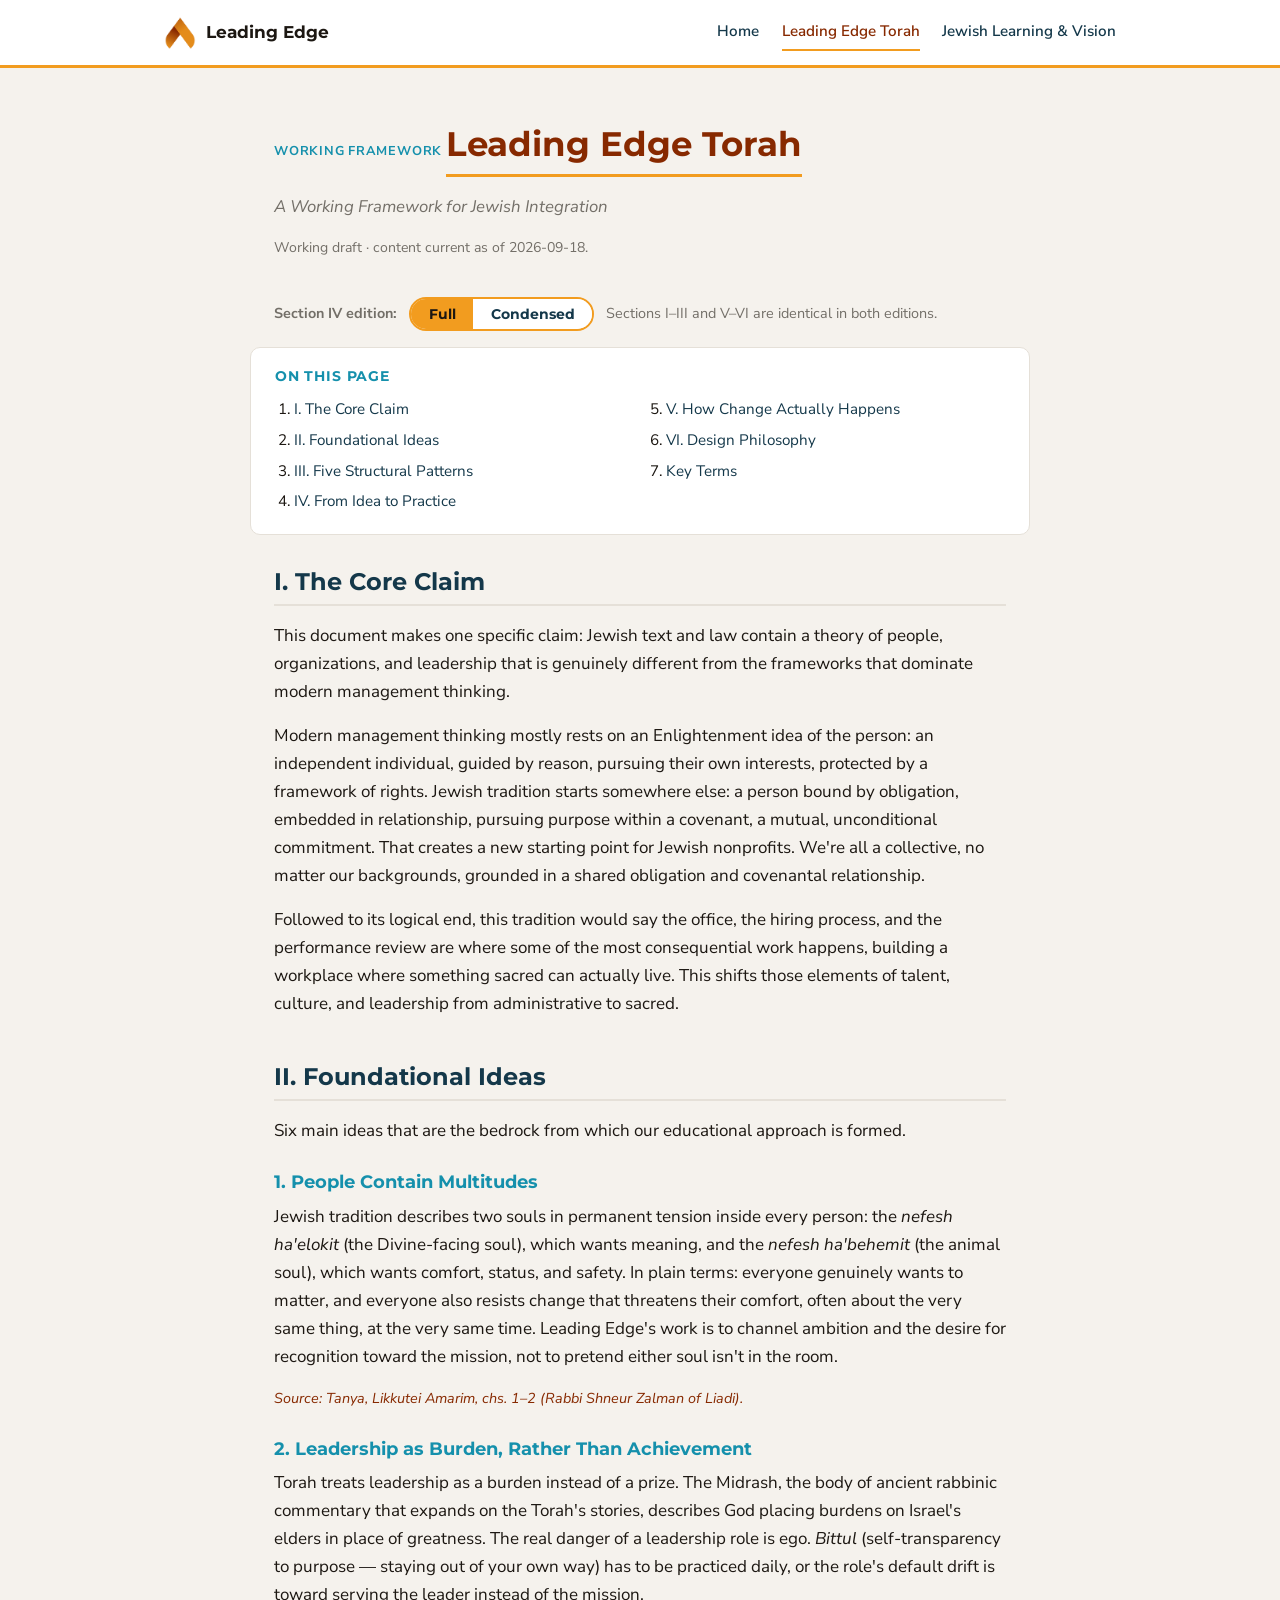
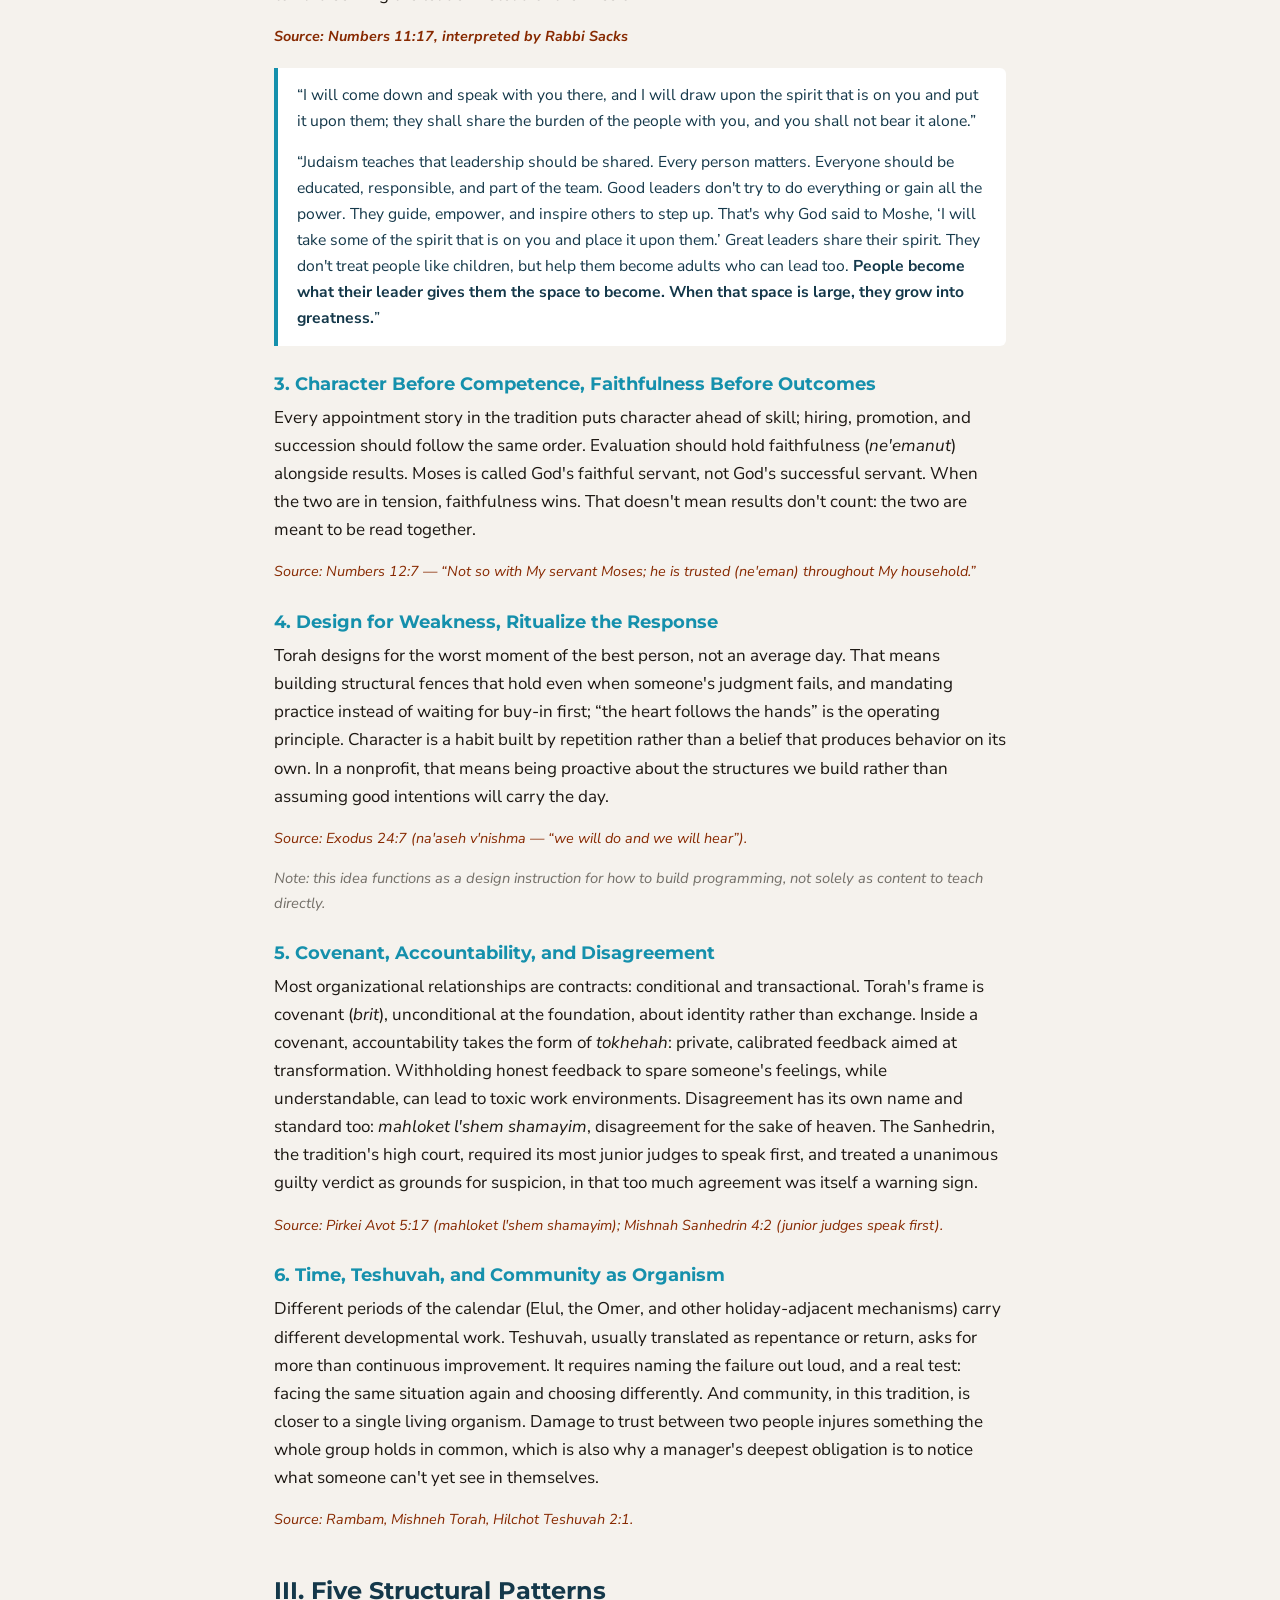
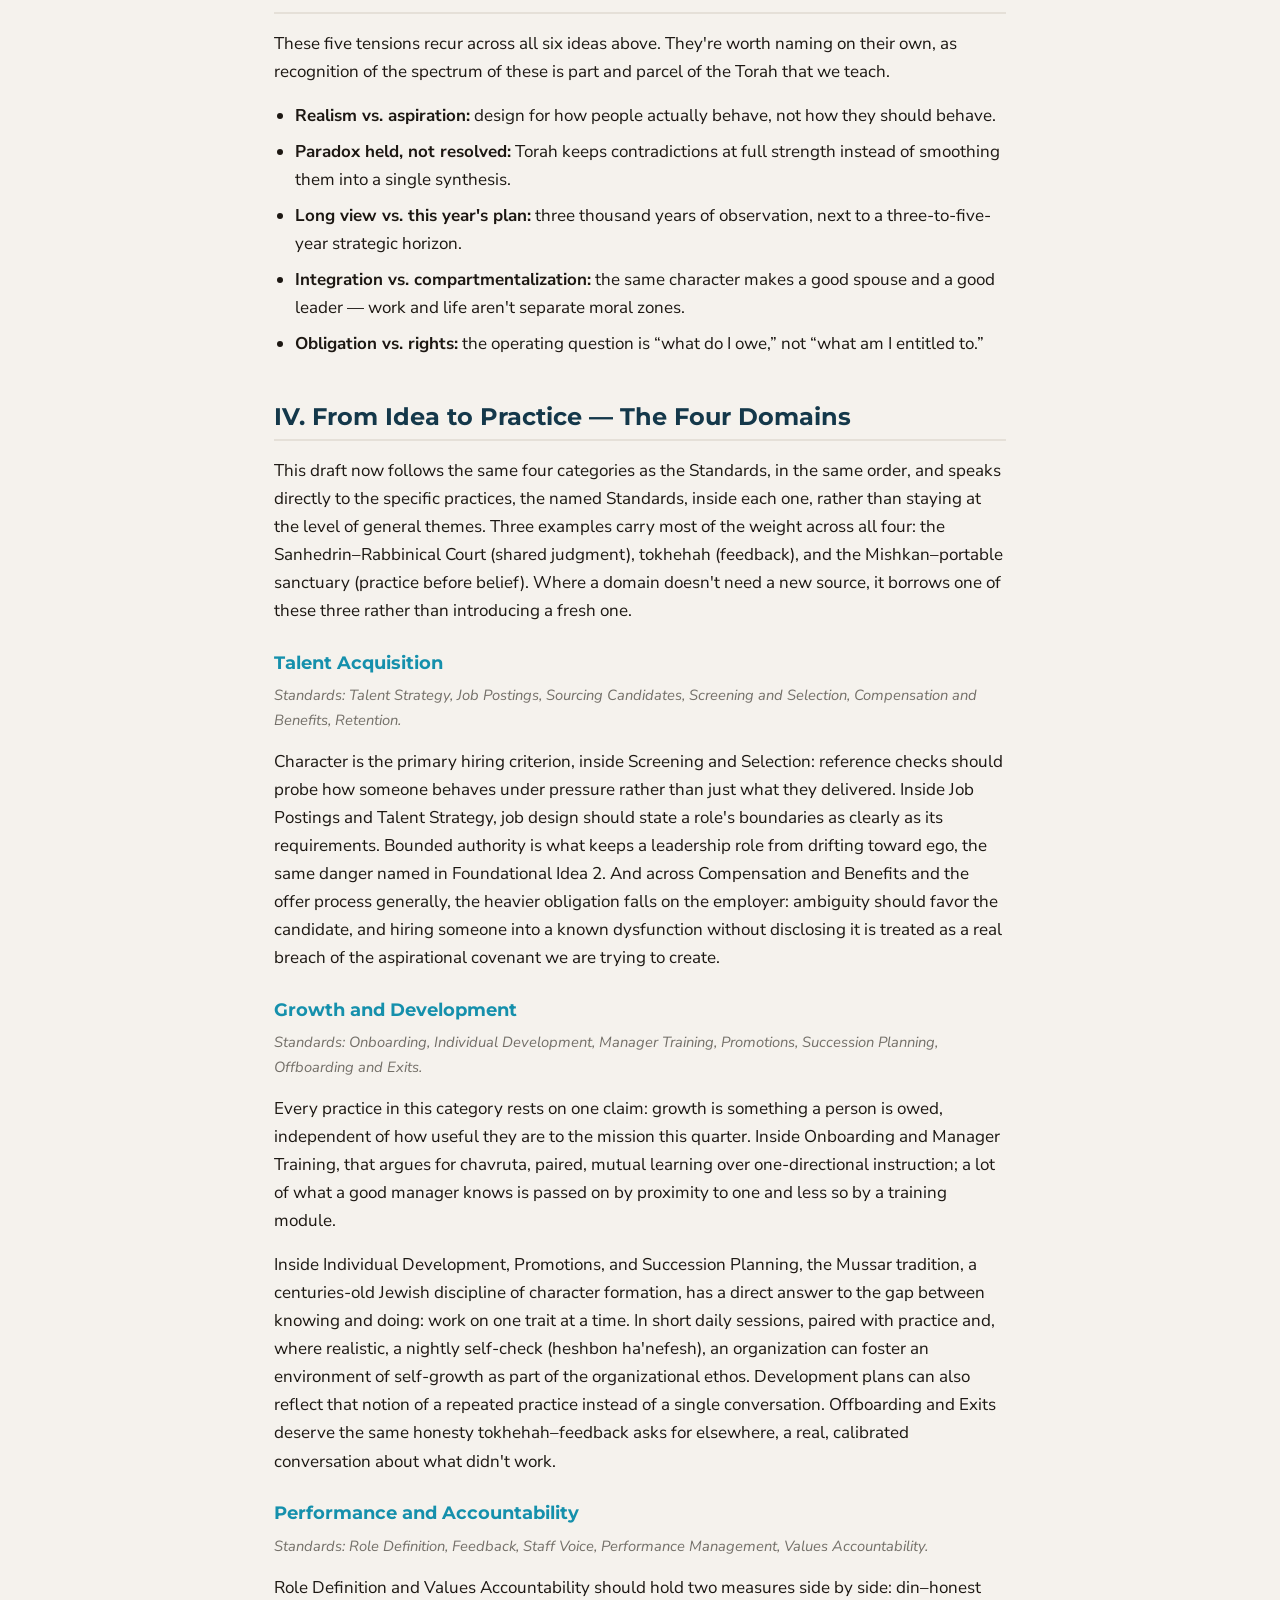
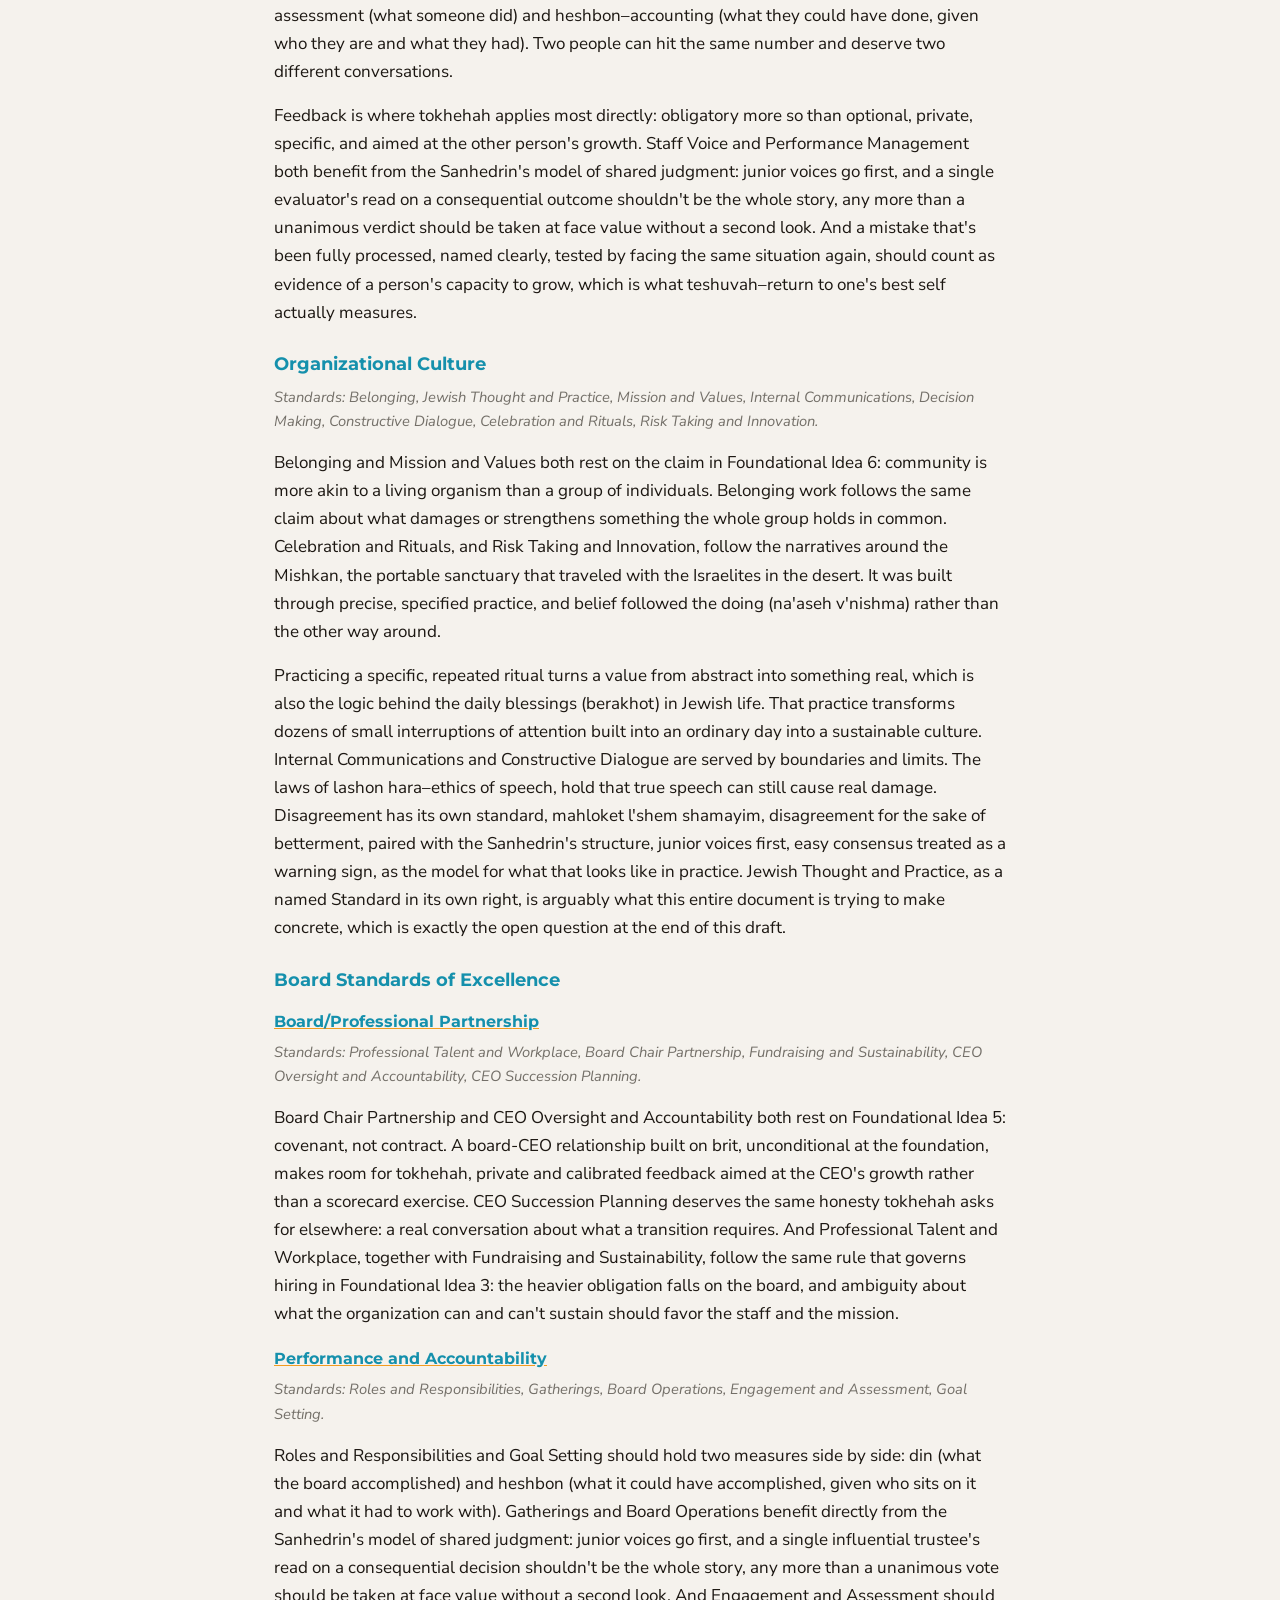
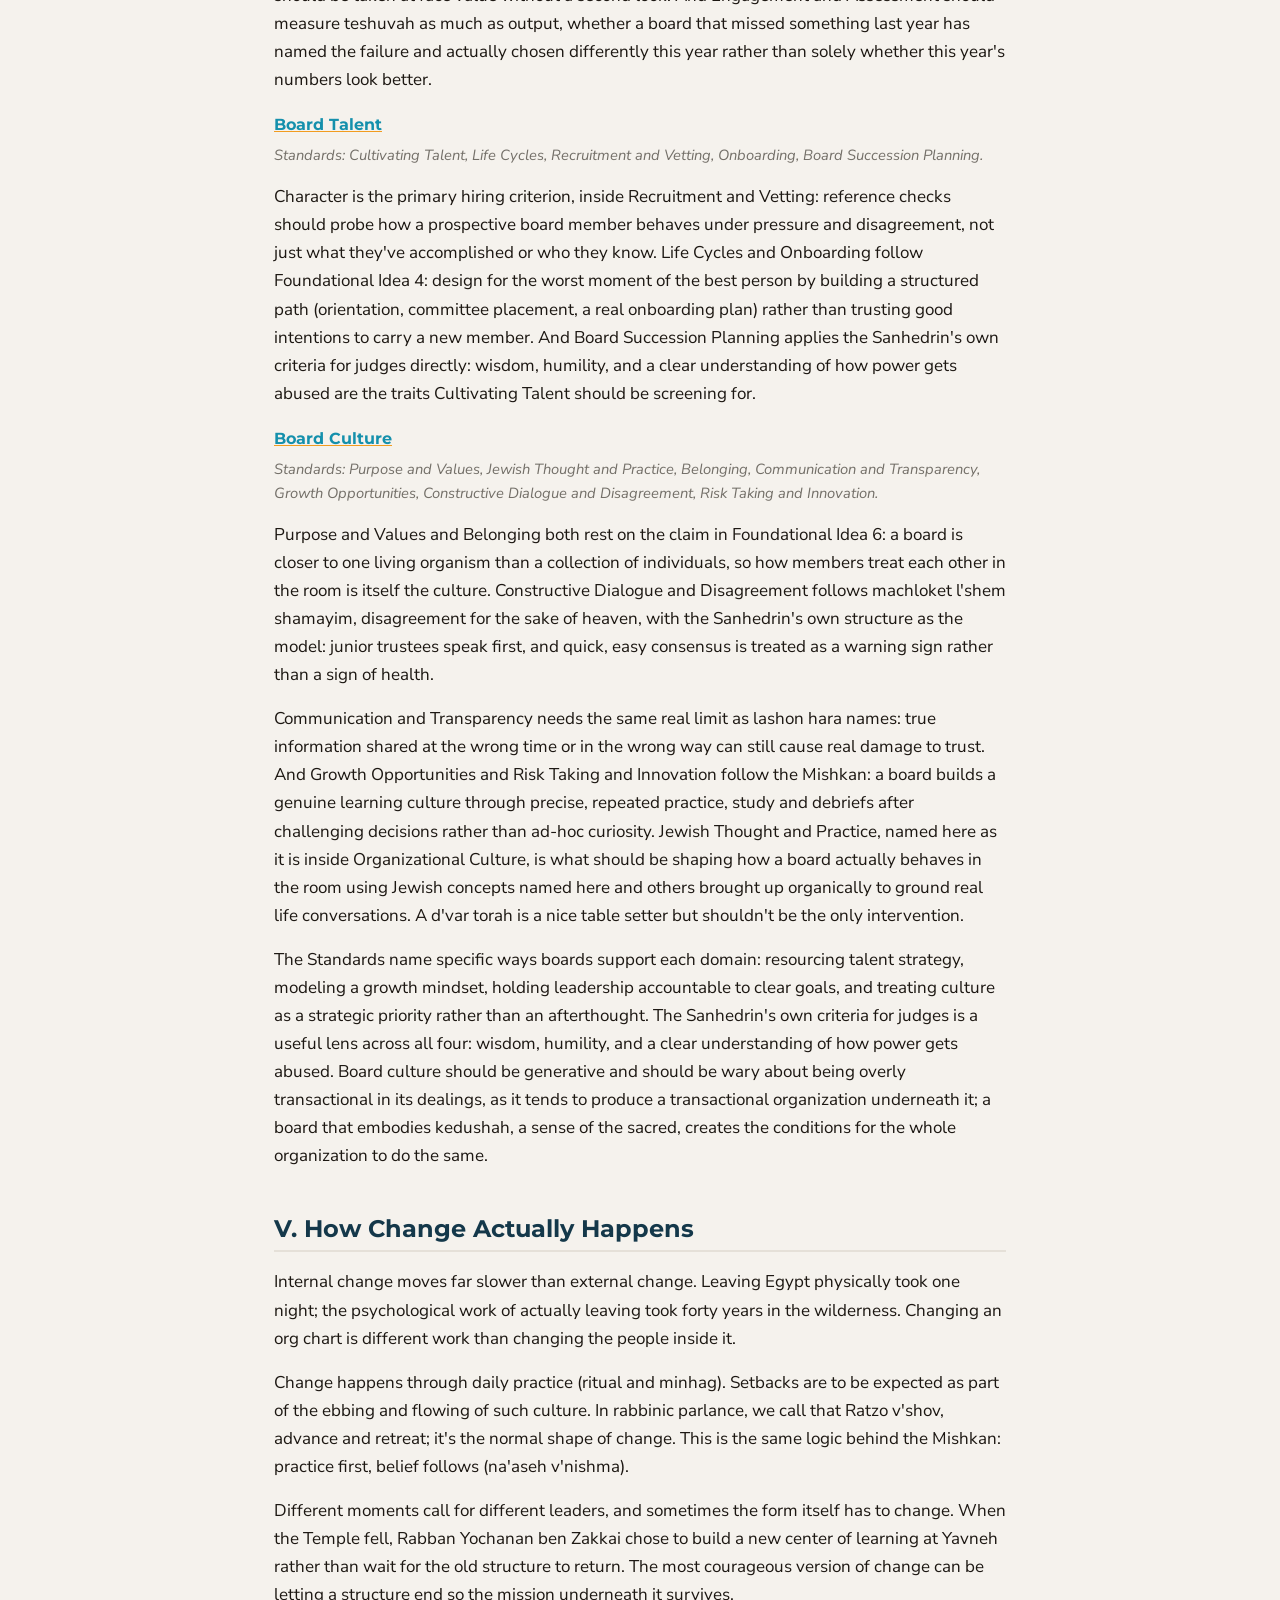
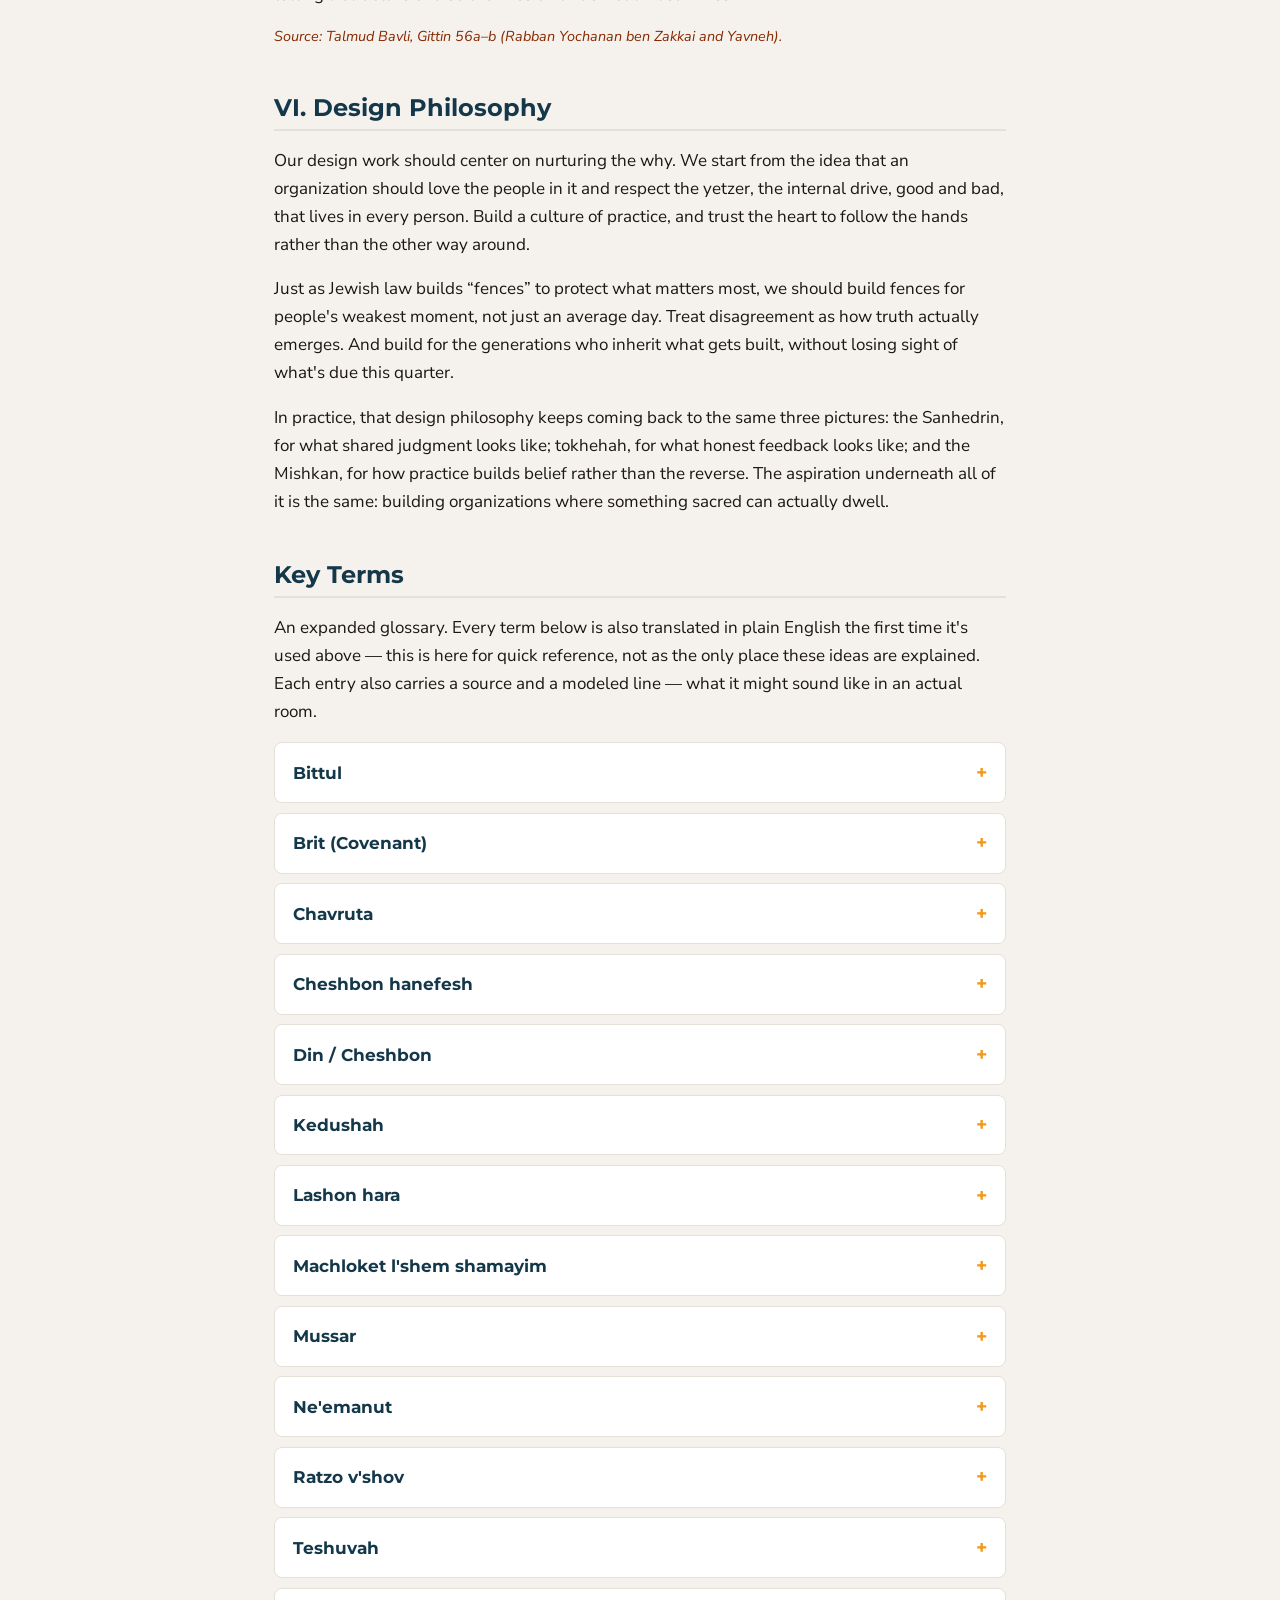
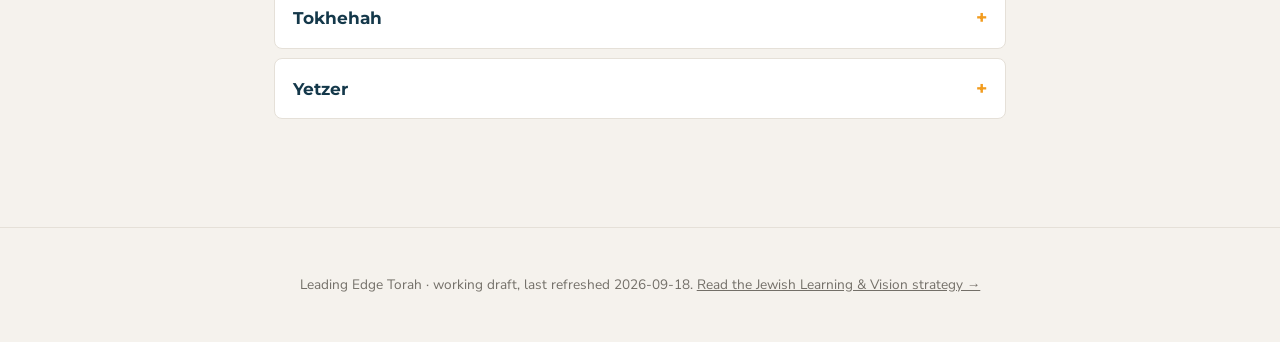
==== torah.html @ 1159f420 "Initial build: Leading Edge Torah & Vision static site Three pages (landing, Leading Edge Torah, Jew" ====
<!doctype html>
<html lang="en">
<head>
<meta charset="utf-8">
<meta name="viewport" content="width=device-width, initial-scale=1">
<title>Leading Edge Torah</title>
<meta name="description" content="A working framework for Jewish integration: six foundational ideas from Jewish text and law, applied across talent, culture, and governance.">
<link rel="icon" href="assets/img/icon.png">
<link rel="preconnect" href="https://fonts.googleapis.com">
<link rel="preconnect" href="https://fonts.gstatic.com" crossorigin>
<link href="https://fonts.googleapis.com/css2?family=Montserrat:wght@600;700;800&family=Nunito+Sans:ital,wght@0,400;0,600;0,700;1,400&display=swap" rel="stylesheet">
<link rel="stylesheet" href="assets/css/style.css">
</head>
<body>

<header class="site-header">
  <div class="wrap">
    <a class="brand" href="index.html">
      <img src="assets/img/icon.png" alt="Leading Edge">
      <span>Leading Edge</span>
    </a>
    <nav class="site-nav">
      <a href="index.html">Home</a>
      <a href="torah.html" class="active">Leading Edge Torah</a>
      <a href="vision.html">Jewish Learning &amp; Vision</a>
    </nav>
  </div>
</header>

<div class="doc-header">
  <span class="eyebrow">Working Framework</span>
  <h1>Leading Edge Torah</h1>
  <p class="subtitle">A Working Framework for Jewish Integration</p>
  <p class="doc-meta">Working draft &middot; content current as of 2026-09-18.</p>
</div>

<div class="edition-toggle">
  <span class="label">Section IV edition:</span>
  <div class="toggle-group">
    <button type="button" data-edition="full" class="active">Full</button>
    <button type="button" data-edition="condensed">Condensed</button>
  </div>
  <span class="label" style="font-weight:400;">Sections I&ndash;III and V&ndash;VI are identical in both editions.</span>
</div>

<nav class="toc">
  <h2>On this page</h2>
  <div class="toc-inner">
    <ol>
      <li><a href="#core-claim">I. The Core Claim</a></li>
      <li><a href="#foundational-ideas">II. Foundational Ideas</a></li>
      <li><a href="#structural-patterns">III. Five Structural Patterns</a></li>
      <li><a href="#idea-to-practice">IV. From Idea to Practice</a></li>
      <li><a href="#how-change-happens">V. How Change Actually Happens</a></li>
      <li><a href="#design-philosophy">VI. Design Philosophy</a></li>
      <li><a href="#key-terms">Key Terms</a></li>
    </ol>
  </div>
</nav>

<div class="doc-body">

  <section id="core-claim">
    <h2>I. The Core Claim</h2>
    <p>This document makes one specific claim: Jewish text and law contain a theory of people, organizations, and leadership that is genuinely different from the frameworks that dominate modern management thinking.</p>
    <p>Modern management thinking mostly rests on an Enlightenment idea of the person: an independent individual, guided by reason, pursuing their own interests, protected by a framework of rights. Jewish tradition starts somewhere else: a person bound by obligation, embedded in relationship, pursuing purpose within a covenant, a mutual, unconditional commitment. That creates a new starting point for Jewish nonprofits. We're all a collective, no matter our backgrounds, grounded in a shared obligation and covenantal relationship.</p>
    <p>Followed to its logical end, this tradition would say the office, the hiring process, and the performance review are where some of the most consequential work happens, building a workplace where something sacred can actually live. This shifts those elements of talent, culture, and leadership from administrative to sacred.</p>
  </section>

  <section id="foundational-ideas">
    <h2>II. Foundational Ideas</h2>
    <p>Six main ideas that are the bedrock from which our educational approach is formed.</p>

    <h3>1. People Contain Multitudes</h3>
    <p>Jewish tradition describes two souls in permanent tension inside every person: the <em>nefesh ha'elokit</em> (the Divine-facing soul), which wants meaning, and the <em>nefesh ha'behemit</em> (the animal soul), which wants comfort, status, and safety. In plain terms: everyone genuinely wants to matter, and everyone also resists change that threatens their comfort, often about the very same thing, at the very same time. Leading Edge's work is to channel ambition and the desire for recognition toward the mission, not to pretend either soul isn't in the room.</p>
    <p class="source-note">Source: Tanya, Likkutei Amarim, chs. 1&ndash;2 (Rabbi Shneur Zalman of Liadi).</p>

    <h3>2. Leadership as Burden, Rather Than Achievement</h3>
    <p>Torah treats leadership as a burden instead of a prize. The Midrash, the body of ancient rabbinic commentary that expands on the Torah's stories, describes God placing burdens on Israel's elders in place of greatness. The real danger of a leadership role is ego. <em>Bittul</em> (self-transparency to purpose &mdash; staying out of your own way) has to be practiced daily, or the role's default drift is toward serving the leader instead of the mission.</p>
    <p class="source-note"><strong>Source: Numbers 11:17, interpreted by Rabbi Sacks</strong></p>
    <blockquote>
      <p>&ldquo;I will come down and speak with you there, and I will draw upon the spirit that is on you and put it upon them; they shall share the burden of the people with you, and you shall not bear it alone.&rdquo;</p>
      <p>&ldquo;Judaism teaches that leadership should be shared. Every person matters. Everyone should be educated, responsible, and part of the team. Good leaders don't try to do everything or gain all the power. They guide, empower, and inspire others to step up. That's why God said to Moshe, &lsquo;I will take some of the spirit that is on you and place it upon them.&rsquo; Great leaders share their spirit. They don't treat people like children, but help them become adults who can lead too. <strong>People become what their leader gives them the space to become. When that space is large, they grow into greatness.</strong>&rdquo;</p>
    </blockquote>

    <h3>3. Character Before Competence, Faithfulness Before Outcomes</h3>
    <p>Every appointment story in the tradition puts character ahead of skill; hiring, promotion, and succession should follow the same order. Evaluation should hold faithfulness (<em>ne'emanut</em>) alongside results. Moses is called God's faithful servant, not God's successful servant. When the two are in tension, faithfulness wins. That doesn't mean results don't count: the two are meant to be read together.</p>
    <p class="source-note">Source: Numbers 12:7 &mdash; &ldquo;Not so with My servant Moses; he is trusted (ne'eman) throughout My household.&rdquo;</p>

    <h3>4. Design for Weakness, Ritualize the Response</h3>
    <p>Torah designs for the worst moment of the best person, not an average day. That means building structural fences that hold even when someone's judgment fails, and mandating practice instead of waiting for buy-in first; &ldquo;the heart follows the hands&rdquo; is the operating principle. Character is a habit built by repetition rather than a belief that produces behavior on its own. In a nonprofit, that means being proactive about the structures we build rather than assuming good intentions will carry the day.</p>
    <p class="source-note">Source: Exodus 24:7 (na'aseh v'nishma &mdash; &ldquo;we will do and we will hear&rdquo;).</p>
    <p class="standards-note">Note: this idea functions as a design instruction for how to build programming, not solely as content to teach directly.</p>

    <h3>5. Covenant, Accountability, and Disagreement</h3>
    <p>Most organizational relationships are contracts: conditional and transactional. Torah's frame is covenant (<em>brit</em>), unconditional at the foundation, about identity rather than exchange. Inside a covenant, accountability takes the form of <em>tokhehah</em>: private, calibrated feedback aimed at transformation. Withholding honest feedback to spare someone's feelings, while understandable, can lead to toxic work environments. Disagreement has its own name and standard too: <em>mahloket l'shem shamayim</em>, disagreement for the sake of heaven. The Sanhedrin, the tradition's high court, required its most junior judges to speak first, and treated a unanimous guilty verdict as grounds for suspicion, in that too much agreement was itself a warning sign.</p>
    <p class="source-note">Source: Pirkei Avot 5:17 (mahloket l'shem shamayim); Mishnah Sanhedrin 4:2 (junior judges speak first).</p>

    <h3>6. Time, Teshuvah, and Community as Organism</h3>
    <p>Different periods of the calendar (Elul, the Omer, and other holiday-adjacent mechanisms) carry different developmental work. Teshuvah, usually translated as repentance or return, asks for more than continuous improvement. It requires naming the failure out loud, and a real test: facing the same situation again and choosing differently. And community, in this tradition, is closer to a single living organism. Damage to trust between two people injures something the whole group holds in common, which is also why a manager's deepest obligation is to notice what someone can't yet see in themselves.</p>
    <p class="source-note">Source: Rambam, Mishneh Torah, Hilchot Teshuvah 2:1.</p>
  </section>

  <section id="structural-patterns">
    <h2>III. Five Structural Patterns</h2>
    <p>These five tensions recur across all six ideas above. They're worth naming on their own, as recognition of the spectrum of these is part and parcel of the Torah that we teach.</p>
    <ul>
      <li><strong>Realism vs. aspiration:</strong> design for how people actually behave, not how they should behave.</li>
      <li><strong>Paradox held, not resolved:</strong> Torah keeps contradictions at full strength instead of smoothing them into a single synthesis.</li>
      <li><strong>Long view vs. this year's plan:</strong> three thousand years of observation, next to a three-to-five-year strategic horizon.</li>
      <li><strong>Integration vs. compartmentalization:</strong> the same character makes a good spouse and a good leader &mdash; work and life aren't separate moral zones.</li>
      <li><strong>Obligation vs. rights:</strong> the operating question is &ldquo;what do I owe,&rdquo; not &ldquo;what am I entitled to.&rdquo;</li>
    </ul>
  </section>

  <section id="idea-to-practice">
    <h2>IV. From Idea to Practice &mdash; The Four Domains</h2>
    <p>This draft now follows the same four categories as the Standards, in the same order, and speaks directly to the specific practices, the named Standards, inside each one, rather than staying at the level of general themes. Three examples carry most of the weight across all four: the Sanhedrin&ndash;Rabbinical Court (shared judgment), tokhehah (feedback), and the Mishkan&ndash;portable sanctuary (practice before belief). Where a domain doesn't need a new source, it borrows one of these three rather than introducing a fresh one.</p>

    <!-- FULL EDITION -->
    <div data-edition-content="full">
      <h3>Talent Acquisition</h3>
      <p class="standards-note">Standards: Talent Strategy, Job Postings, Sourcing Candidates, Screening and Selection, Compensation and Benefits, Retention.</p>
      <p>Character is the primary hiring criterion, inside Screening and Selection: reference checks should probe how someone behaves under pressure rather than just what they delivered. Inside Job Postings and Talent Strategy, job design should state a role's boundaries as clearly as its requirements. Bounded authority is what keeps a leadership role from drifting toward ego, the same danger named in Foundational Idea 2. And across Compensation and Benefits and the offer process generally, the heavier obligation falls on the employer: ambiguity should favor the candidate, and hiring someone into a known dysfunction without disclosing it is treated as a real breach of the aspirational covenant we are trying to create.</p>

      <h3>Growth and Development</h3>
      <p class="standards-note">Standards: Onboarding, Individual Development, Manager Training, Promotions, Succession Planning, Offboarding and Exits.</p>
      <p>Every practice in this category rests on one claim: growth is something a person is owed, independent of how useful they are to the mission this quarter. Inside Onboarding and Manager Training, that argues for chavruta, paired, mutual learning over one-directional instruction; a lot of what a good manager knows is passed on by proximity to one and less so by a training module.</p>
      <p>Inside Individual Development, Promotions, and Succession Planning, the Mussar tradition, a centuries-old Jewish discipline of character formation, has a direct answer to the gap between knowing and doing: work on one trait at a time. In short daily sessions, paired with practice and, where realistic, a nightly self-check (heshbon ha'nefesh), an organization can foster an environment of self-growth as part of the organizational ethos. Development plans can also reflect that notion of a repeated practice instead of a single conversation. Offboarding and Exits deserve the same honesty tokhehah&ndash;feedback asks for elsewhere, a real, calibrated conversation about what didn't work.</p>

      <h3>Performance and Accountability</h3>
      <p class="standards-note">Standards: Role Definition, Feedback, Staff Voice, Performance Management, Values Accountability.</p>
      <p>Role Definition and Values Accountability should hold two measures side by side: din&ndash;honest assessment (what someone did) and heshbon&ndash;accounting (what they could have done, given who they are and what they had). Two people can hit the same number and deserve two different conversations.</p>
      <p>Feedback is where tokhehah applies most directly: obligatory more so than optional, private, specific, and aimed at the other person's growth. Staff Voice and Performance Management both benefit from the Sanhedrin's model of shared judgment: junior voices go first, and a single evaluator's read on a consequential outcome shouldn't be the whole story, any more than a unanimous verdict should be taken at face value without a second look. And a mistake that's been fully processed, named clearly, tested by facing the same situation again, should count as evidence of a person's capacity to grow, which is what teshuvah&ndash;return to one's best self actually measures.</p>

      <h3>Organizational Culture</h3>
      <p class="standards-note">Standards: Belonging, Jewish Thought and Practice, Mission and Values, Internal Communications, Decision Making, Constructive Dialogue, Celebration and Rituals, Risk Taking and Innovation.</p>
      <p>Belonging and Mission and Values both rest on the claim in Foundational Idea 6: community is more akin to a living organism than a group of individuals. Belonging work follows the same claim about what damages or strengthens something the whole group holds in common. Celebration and Rituals, and Risk Taking and Innovation, follow the narratives around the Mishkan, the portable sanctuary that traveled with the Israelites in the desert. It was built through precise, specified practice, and belief followed the doing (na'aseh v'nishma) rather than the other way around.</p>
      <p>Practicing a specific, repeated ritual turns a value from abstract into something real, which is also the logic behind the daily blessings (berakhot) in Jewish life. That practice transforms dozens of small interruptions of attention built into an ordinary day into a sustainable culture. Internal Communications and Constructive Dialogue are served by boundaries and limits. The laws of lashon hara&ndash;ethics of speech, hold that true speech can still cause real damage. Disagreement has its own standard, mahloket l'shem shamayim, disagreement for the sake of betterment, paired with the Sanhedrin's structure, junior voices first, easy consensus treated as a warning sign, as the model for what that looks like in practice. Jewish Thought and Practice, as a named Standard in its own right, is arguably what this entire document is trying to make concrete, which is exactly the open question at the end of this draft.</p>

      <h3>Board Standards of Excellence</h3>

      <h4>Board/Professional Partnership</h4>
      <p class="standards-note">Standards: Professional Talent and Workplace, Board Chair Partnership, Fundraising and Sustainability, CEO Oversight and Accountability, CEO Succession Planning.</p>
      <p>Board Chair Partnership and CEO Oversight and Accountability both rest on Foundational Idea 5: covenant, not contract. A board-CEO relationship built on brit, unconditional at the foundation, makes room for tokhehah, private and calibrated feedback aimed at the CEO's growth rather than a scorecard exercise. CEO Succession Planning deserves the same honesty tokhehah asks for elsewhere: a real conversation about what a transition requires. And Professional Talent and Workplace, together with Fundraising and Sustainability, follow the same rule that governs hiring in Foundational Idea 3: the heavier obligation falls on the board, and ambiguity about what the organization can and can't sustain should favor the staff and the mission.</p>

      <h4>Performance and Accountability</h4>
      <p class="standards-note">Standards: Roles and Responsibilities, Gatherings, Board Operations, Engagement and Assessment, Goal Setting.</p>
      <p>Roles and Responsibilities and Goal Setting should hold two measures side by side: din (what the board accomplished) and heshbon (what it could have accomplished, given who sits on it and what it had to work with). Gatherings and Board Operations benefit directly from the Sanhedrin's model of shared judgment: junior voices go first, and a single influential trustee's read on a consequential decision shouldn't be the whole story, any more than a unanimous vote should be taken at face value without a second look. And Engagement and Assessment should measure teshuvah as much as output, whether a board that missed something last year has named the failure and actually chosen differently this year rather than solely whether this year's numbers look better.</p>

      <h4>Board Talent</h4>
      <p class="standards-note">Standards: Cultivating Talent, Life Cycles, Recruitment and Vetting, Onboarding, Board Succession Planning.</p>
      <p>Character is the primary hiring criterion, inside Recruitment and Vetting: reference checks should probe how a prospective board member behaves under pressure and disagreement, not just what they've accomplished or who they know. Life Cycles and Onboarding follow Foundational Idea 4: design for the worst moment of the best person by building a structured path (orientation, committee placement, a real onboarding plan) rather than trusting good intentions to carry a new member. And Board Succession Planning applies the Sanhedrin's own criteria for judges directly: wisdom, humility, and a clear understanding of how power gets abused are the traits Cultivating Talent should be screening for.</p>

      <h4>Board Culture</h4>
      <p class="standards-note">Standards: Purpose and Values, Jewish Thought and Practice, Belonging, Communication and Transparency, Growth Opportunities, Constructive Dialogue and Disagreement, Risk Taking and Innovation.</p>
      <p>Purpose and Values and Belonging both rest on the claim in Foundational Idea 6: a board is closer to one living organism than a collection of individuals, so how members treat each other in the room is itself the culture. Constructive Dialogue and Disagreement follows machloket l'shem shamayim, disagreement for the sake of heaven, with the Sanhedrin's own structure as the model: junior trustees speak first, and quick, easy consensus is treated as a warning sign rather than a sign of health.</p>
      <p>Communication and Transparency needs the same real limit as lashon hara names: true information shared at the wrong time or in the wrong way can still cause real damage to trust. And Growth Opportunities and Risk Taking and Innovation follow the Mishkan: a board builds a genuine learning culture through precise, repeated practice, study and debriefs after challenging decisions rather than ad-hoc curiosity. Jewish Thought and Practice, named here as it is inside Organizational Culture, is what should be shaping how a board actually behaves in the room using Jewish concepts named here and others brought up organically to ground real life conversations. A d'var torah is a nice table setter but shouldn't be the only intervention.</p>

      <p>The Standards name specific ways boards support each domain: resourcing talent strategy, modeling a growth mindset, holding leadership accountable to clear goals, and treating culture as a strategic priority rather than an afterthought. The Sanhedrin's own criteria for judges is a useful lens across all four: wisdom, humility, and a clear understanding of how power gets abused. Board culture should be generative and should be wary about being overly transactional in its dealings, as it tends to produce a transactional organization underneath it; a board that embodies kedushah, a sense of the sacred, creates the conditions for the whole organization to do the same.</p>
    </div>

    <!-- CONDENSED EDITION -->
    <div data-edition-content="condensed" style="display:none;">
      <p class="callout">Condensed edition &mdash; a Standards list, one synthesis paragraph, and one concrete &ldquo;Try this&rdquo; move per domain. See the Full edition above for the complete version.</p>

      <div class="domain-card">
        <h4>Talent Acquisition</h4>
        <p class="standards-note">Standards: Talent Strategy, Job Postings, Sourcing Candidates, Screening and Selection, Compensation and Benefits, Retention.</p>
        <p>Hire for character as much as skill, name a role's boundaries as clearly as its requirements, and give candidates the benefit of the doubt on ambiguity &mdash; the heavier obligation falls on the employer.</p>
        <p class="try-this"><strong>Try this:</strong> In your next reference check, ask one question about what the candidate delivered, and two about how they behaved when something went wrong.</p>
      </div>

      <div class="domain-card">
        <h4>Growth and Development</h4>
        <p class="standards-note">Standards: Onboarding, Individual Development, Manager Training, Promotions, Succession Planning, Offboarding and Exits.</p>
        <p>Growth is something a person is owed, not a reward for being useful &mdash; pair new hires with a peer for mutual learning (chavruta), and build skills one trait at a time through short, repeated practice (Mussar) rather than one-time trainings.</p>
        <p class="try-this"><strong>Try this:</strong> Pair every new hire with someone outside their reporting line in month one, and pick one trait for a team to practice together for a month.</p>
      </div>

      <div class="domain-card">
        <h4>Performance and Accountability</h4>
        <p class="standards-note">Standards: Role Definition, Feedback, Staff Voice, Performance Management, Values Accountability.</p>
        <p>Judge both what someone did and what they could have done given their circumstances (din/heshbon); give feedback privately, specifically, and soon (tokhehah); let junior voices speak first; and treat real, demonstrated change as evidence of growth (teshuvah).</p>
        <p class="try-this"><strong>Try this:</strong> In your next review, ask two questions before you write the rating &mdash; what happened, and what could this person have done given what they actually had?</p>
      </div>

      <div class="domain-card">
        <h4>Organizational Culture</h4>
        <p class="standards-note">Standards: Belonging, Jewish Thought and Practice, Mission and Values, Internal Communications, Decision Making, Constructive Dialogue, Celebration and Rituals, Risk Taking and Innovation.</p>
        <p>Treat the organization as one connected system, not a collection of individuals &mdash; small, repeated rituals build culture faster than stated values, honest speech still has real limits (lashon hara), and disagreement done well (mahloket l'shem shamayim) is a sign of health, not dysfunction.</p>
        <p class="try-this"><strong>Try this:</strong> Pick one small, repeated ritual &mdash; an opening question at every staff meeting, a specific way you mark someone's first week &mdash; and hold it consistently for a full quarter before judging whether it's working.</p>
      </div>

      <h3>Board Standards of Excellence</h3>

      <div class="domain-card">
        <h4>Board/Professional Partnership</h4>
        <p class="standards-note">Standards: Professional Talent and Workplace, Board Chair Partnership, Fundraising and Sustainability, CEO Oversight and Accountability, CEO Succession Planning.</p>
        <p>The board-CEO relationship is a covenant, not a scorecard &mdash; real feedback and honest conversation about what's sustainable matter more than the numbers alone, and the heavier obligation falls on the board.</p>
        <p class="try-this"><strong>Try this:</strong> Before the board's next CEO evaluation, spend five minutes on what a good-faith, forward-looking conversation about growth would sound like.</p>
      </div>

      <div class="domain-card">
        <h4>Performance and Accountability</h4>
        <p class="standards-note">Standards: Roles and Responsibilities, Gatherings, Board Operations, Engagement and Assessment, Goal Setting.</p>
        <p>Judge the board the way Foundational Idea 3 asks you to judge staff &mdash; by what it accomplished and what it could have accomplished given what it had to work with &mdash; and let junior voices speak first.</p>
        <p class="try-this"><strong>Try this:</strong> At your next board meeting, ask the newest or most junior trustee to weigh in on a real decision before anyone else does.</p>
      </div>

      <div class="domain-card">
        <h4>Board Talent</h4>
        <p class="standards-note">Standards: Cultivating Talent, Life Cycles, Recruitment and Vetting, Onboarding, Board Succession Planning.</p>
        <p>Recruit and onboard board members the way you'd hire staff &mdash; for character under pressure, with a real structured path, not just good intentions.</p>
        <p class="try-this"><strong>Try this:</strong> Build an actual 90-day onboarding plan for new board members, not just an orientation packet.</p>
      </div>

      <div class="domain-card">
        <h4>Board Culture</h4>
        <p class="standards-note">Standards: Purpose and Values, Jewish Thought and Practice, Belonging, Communication and Transparency, Growth Opportunities, Constructive Dialogue and Disagreement, Risk Taking and Innovation.</p>
        <p>How board members treat each other in the room is the culture &mdash; quick, easy consensus is a warning sign, not a win, and a board that embodies kedushah creates the conditions for the whole organization to do the same.</p>
        <p class="try-this"><strong>Try this:</strong> Build five minutes of structured disagreement, or a designated devil's-advocate role, into any board vote that actually matters.</p>
      </div>
    </div>
  </section>

  <section id="how-change-happens">
    <h2>V. How Change Actually Happens</h2>
    <p>Internal change moves far slower than external change. Leaving Egypt physically took one night; the psychological work of actually leaving took forty years in the wilderness. Changing an org chart is different work than changing the people inside it.</p>
    <p>Change happens through daily practice (ritual and minhag). Setbacks are to be expected as part of the ebbing and flowing of such culture. In rabbinic parlance, we call that Ratzo v'shov, advance and retreat; it's the normal shape of change. This is the same logic behind the Mishkan: practice first, belief follows (na'aseh v'nishma).</p>
    <p>Different moments call for different leaders, and sometimes the form itself has to change. When the Temple fell, Rabban Yochanan ben Zakkai chose to build a new center of learning at Yavneh rather than wait for the old structure to return. The most courageous version of change can be letting a structure end so the mission underneath it survives.</p>
    <p class="source-note">Source: Talmud Bavli, Gittin 56a&ndash;b (Rabban Yochanan ben Zakkai and Yavneh).</p>
  </section>

  <section id="design-philosophy">
    <h2>VI. Design Philosophy</h2>
    <p>Our design work should center on nurturing the why. We start from the idea that an organization should love the people in it and respect the yetzer, the internal drive, good and bad, that lives in every person. Build a culture of practice, and trust the heart to follow the hands rather than the other way around.</p>
    <p>Just as Jewish law builds &ldquo;fences&rdquo; to protect what matters most, we should build fences for people's weakest moment, not just an average day. Treat disagreement as how truth actually emerges. And build for the generations who inherit what gets built, without losing sight of what's due this quarter.</p>
    <p>In practice, that design philosophy keeps coming back to the same three pictures: the Sanhedrin, for what shared judgment looks like; tokhehah, for what honest feedback looks like; and the Mishkan, for how practice builds belief rather than the reverse. The aspiration underneath all of it is the same: building organizations where something sacred can actually dwell.</p>
  </section>

  <section id="key-terms">
    <h2>Key Terms</h2>
    <p>An expanded glossary. Every term below is also translated in plain English the first time it's used above &mdash; this is here for quick reference, not as the only place these ideas are explained. Each entry also carries a source and a modeled line &mdash; what it might sound like in an actual room.</p>

    <details class="glossary-item">
      <summary>Bittul</summary>
      <div class="term-def">
        <p>Self-transparency to purpose; the discipline of not letting ego attach to a leadership role.</p>
        <p class="source-note">Source: not pinned to a single text &mdash; a live thread across Hasidic thought broadly.</p>
        <p class="practice-note">In practice: Before this meeting, name one thing you want people to remember happened &mdash; then ask if that's about you or about the work.</p>
      </div>
    </details>

    <details class="glossary-item">
      <summary>Brit (Covenant)</summary>
      <div class="term-def">
        <p>An unconditional, identity-level commitment &mdash; the frame Torah uses for organizational relationships, instead of a transactional contract.</p>
        <p class="source-note">Source: Exodus 19:5 (the Sinai covenant language).</p>
        <p class="practice-note">In practice: Ask onboarding cohorts: what would you do here even if no one were checking?</p>
      </div>
    </details>

    <details class="glossary-item">
      <summary>Chavruta</summary>
      <div class="term-def">
        <p>Paired, mutual learning &mdash; the traditional way Jewish text is studied, and a model for how leadership knowledge transfers best.</p>
        <p class="source-note">Source: Ta'anit 23a (&ldquo;chavruta o mituta&rdquo;).</p>
        <p class="practice-note">In practice: Pair every new hire with someone outside their reporting line in month one &mdash; going beyond managing them, just to think with them.</p>
      </div>
    </details>

    <details class="glossary-item">
      <summary>Cheshbon hanefesh</summary>
      <div class="term-def">
        <p>A structured nightly self-examination practice.</p>
        <p class="source-note">Source: Chovot HaLevavot, Eighth Treatise (Bachya ibn Pakuda).</p>
        <p class="practice-note">In practice: Before a hard conversation, write one sentence: what did I actually do about this, not what did I intend to do.</p>
      </div>
    </details>

    <details class="glossary-item">
      <summary>Din / Cheshbon</summary>
      <div class="term-def">
        <p>Two measures held together in evaluation: din is what someone did (the outcome); cheshbon is what they could have done, given who they are and what they had.</p>
        <p class="source-note">Source: a Mussar-era conceptual pairing more than a single cited text.</p>
        <p class="practice-note">In practice: In a review, ask two questions instead of one: what happened, and what could this person have done given what they actually had.</p>
      </div>
    </details>

    <details class="glossary-item">
      <summary>Kedushah</summary>
      <div class="term-def">
        <p>Sanctity &mdash; the sense of the sacred a board or organization can embody or fail to embody.</p>
        <p class="source-note">Source: Leviticus 19:2 (&ldquo;kedoshim tihyu&rdquo; &mdash; &ldquo;you shall be holy&rdquo;).</p>
        <p class="practice-note">In practice: Ask a board before a vote: does this feel like we're being trusted with something, or like we're managing a transaction?</p>
      </div>
    </details>

    <details class="glossary-item">
      <summary>Lashon hara</summary>
      <div class="term-def">
        <p>The Jewish laws around speech holding that true statements can still cause real, unjustified damage.</p>
        <p class="source-note">Source: rooted in Talmudic sources (e.g. Arachin 15b); codified by later legal sources.</p>
        <p class="practice-note">In practice: Before sending that email, ask: is this true, necessary, and is now the right time.</p>
      </div>
    </details>

    <details class="glossary-item">
      <summary>Machloket l'shem shamayim</summary>
      <div class="term-def">
        <p>Disagreement &ldquo;for the sake of heaven&rdquo; &mdash; disciplined, good-faith argument in pursuit of truth, not point-scoring.</p>
        <p class="source-note">Source: Pirkei Avot 5:17.</p>
        <p class="practice-note">In practice: When two people disagree in a meeting, ask the room: is this about the mission, or about who's right?</p>
      </div>
    </details>

    <details class="glossary-item">
      <summary>Mussar</summary>
      <div class="term-def">
        <p>A centuries-old Jewish practice of character development, built on daily, narrow, repeated work rather than general resolve.</p>
        <p class="source-note">Source: Rabbi Yisrael Salanter's 19th-century Mussar movement.</p>
        <p class="practice-note">In practice: Pick one trait for the month, not five, and check in on just that one at each 1:1.</p>
      </div>
    </details>

    <details class="glossary-item">
      <summary>Ne'emanut</summary>
      <div class="term-def">
        <p>Faithfulness &mdash; the standard the tradition applies to Moses, held alongside (not instead of) results.</p>
        <p class="source-note">Source: Numbers 12:7.</p>
        <p class="practice-note">In practice: In a reference check, ask less about what they delivered and more about a time they kept a commitment when it got expensive to.</p>
      </div>
    </details>

    <details class="glossary-item">
      <summary>Ratzo v'shov</summary>
      <div class="term-def">
        <p>&ldquo;Running and returning&rdquo; &mdash; advance and retreat as the normal rhythm of change, not a sign it's failing.</p>
        <p class="source-note">Source: Ezekiel 1:14, adapted in later Hasidic thought as a spiritual rhythm &mdash; the organizational-change reading here is our own extension.</p>
        <p class="practice-note">In practice: Tell a team mid-project: the pullback you're feeling isn't failure, it's the normal rhythm of real change.</p>
      </div>
    </details>

    <details class="glossary-item">
      <summary>Teshuvah</summary>
      <div class="term-def">
        <p>Return/repair &mdash; more demanding than &ldquo;continuous improvement&rdquo; because it requires naming the failure and proving, when the same moment comes again, that you'd choose differently.</p>
        <p class="source-note">Source: Rambam, Mishneh Torah, Hilchot Teshuvah 2:1.</p>
        <p class="practice-note">In practice: Ask someone after a misstep: if the exact same moment happened again tomorrow, what would you do differently &mdash; and how would we know?</p>
      </div>
    </details>

    <details class="glossary-item">
      <summary>Tokhehah</summary>
      <div class="term-def">
        <p>Rebuke as an act of love; Torah's structured feedback ethic &mdash; obligatory, private, and aimed at transformation.</p>
        <p class="source-note">Source: Leviticus 19:17 (&ldquo;you shall surely rebuke your neighbor&rdquo;).</p>
        <p class="practice-note">In practice: Give the feedback in private, specifically, and soon.</p>
      </div>
    </details>

    <details class="glossary-item">
      <summary>Yetzer</summary>
      <div class="term-def">
        <p>The internal drive or inclination in every person &mdash; not inherently good or bad, but something to be channeled rather than suppressed or indulged.</p>
        <p class="source-note">Source: Genesis 8:21, developed extensively in rabbinic literature (e.g. Berachot 61a).</p>
        <p class="practice-note">In practice: Name the ambition in the room instead of pretending it isn't there, then point it at the mission.</p>
      </div>
    </details>

  </section>

</div>

<footer class="site-footer">
  <p>Leading Edge Torah &middot; working draft, last refreshed 2026-09-18. <a href="vision.html">Read the Jewish Learning &amp; Vision strategy &rarr;</a></p>
</footer>

<script src="assets/js/main.js"></script>
</body>
</html>
---- assets/css/style.css ----
/* Leading Edge Torah & Vision — shared site styles */

:root {
  --stone-light: #F5F2ED;
  --stone-dark: #1C1712;
  --stone-med: #736F68;
  --ochre: #F29C1F;
  --rust: #872900;
  --ink-dark: #14384A;
  --ink-med: #1590AC;

  --max-width: 780px;
  --radius: 10px;
}

* { box-sizing: border-box; }

html { scroll-behavior: smooth; }

body {
  margin: 0;
  background: var(--stone-light);
  color: var(--stone-dark);
  font-family: "Nunito Sans", -apple-system, BlinkMacSystemFont, "Segoe UI", sans-serif;
  line-height: 1.65;
  font-size: 17px;
}

h1, h2, h3, h4 {
  font-family: "Montserrat", -apple-system, BlinkMacSystemFont, "Segoe UI", sans-serif;
  line-height: 1.25;
  font-weight: 700;
}

a { color: var(--ink-med); }
a:hover { color: var(--rust); }

img { max-width: 100%; }

/* ---------- Header / nav ---------- */

.site-header {
  border-bottom: 3px solid var(--ochre);
  background: #fff;
}

.site-header .wrap {
  max-width: 1000px;
  margin: 0 auto;
  display: flex;
  align-items: center;
  justify-content: space-between;
  padding: 0.9rem 1.5rem;
  gap: 1rem;
  flex-wrap: wrap;
}

.brand {
  display: flex;
  align-items: center;
  gap: 0.6rem;
  text-decoration: none;
  color: var(--stone-dark);
}

.brand img { height: 34px; width: auto; display: block; }

.brand span {
  font-family: "Montserrat", sans-serif;
  font-weight: 700;
  font-size: 1.05rem;
  color: var(--stone-dark);
}

.site-nav {
  display: flex;
  gap: 1.4rem;
  flex-wrap: wrap;
}

.site-nav a {
  text-decoration: none;
  color: var(--ink-dark);
  font-weight: 600;
  font-size: 0.95rem;
  padding: 0.3rem 0;
  border-bottom: 2px solid transparent;
}

.site-nav a:hover,
.site-nav a.active {
  border-bottom-color: var(--ochre);
  color: var(--rust);
}

/* ---------- Hero (landing page) ---------- */

.hero {
  max-width: 1000px;
  margin: 0 auto;
  padding: 4rem 1.5rem 3rem;
  text-align: center;
}

.hero img.hero-logo {
  height: 88px;
  width: auto;
  margin-bottom: 1.5rem;
}

.hero h1 {
  color: var(--rust);
  font-size: 2.4rem;
  margin: 0 0 0.75rem;
}

.hero p.lede {
  max-width: 620px;
  margin: 0 auto;
  color: var(--stone-med);
  font-size: 1.15rem;
}

.card-grid {
  max-width: 1000px;
  margin: 0 auto;
  padding: 0 1.5rem 4rem;
  display: grid;
  grid-template-columns: repeat(auto-fit, minmax(280px, 1fr));
  gap: 1.5rem;
}

.doc-card {
  background: #fff;
  border-radius: var(--radius);
  border: 1px solid #e5e0d8;
  padding: 1.75rem;
  text-decoration: none;
  color: inherit;
  display: block;
  transition: box-shadow 0.15s ease, transform 0.15s ease;
}

.doc-card:hover {
  box-shadow: 0 6px 20px rgba(28,23,18,0.08);
  transform: translateY(-2px);
}

.doc-card .eyebrow {
  text-transform: uppercase;
  letter-spacing: 0.06em;
  font-size: 0.75rem;
  font-weight: 700;
  color: var(--ink-med);
  margin-bottom: 0.5rem;
  display: block;
}

.doc-card h2 {
  margin: 0 0 0.6rem;
  font-size: 1.35rem;
  color: var(--ink-dark);
}

.doc-card p {
  margin: 0;
  color: var(--stone-med);
  font-size: 0.98rem;
}

.doc-card .go {
  display: inline-block;
  margin-top: 1rem;
  font-weight: 700;
  color: var(--rust);
  font-size: 0.92rem;
}

/* ---------- Document pages ---------- */

.doc-header {
  max-width: var(--max-width);
  margin: 0 auto;
  padding: 3rem 1.5rem 1.5rem;
}

.doc-header .eyebrow {
  text-transform: uppercase;
  letter-spacing: 0.06em;
  font-size: 0.8rem;
  font-weight: 700;
  color: var(--ink-med);
}

.doc-header h1 {
  color: var(--rust);
  font-size: 2.1rem;
  margin: 0.4rem 0 0.4rem;
  border-bottom: 3px solid var(--ochre);
  padding-bottom: 0.6rem;
  display: inline-block;
}

.doc-header .subtitle {
  color: var(--stone-med);
  font-style: italic;
  font-size: 1.05rem;
  margin: 0.6rem 0 0;
}

.doc-meta {
  color: var(--stone-med);
  font-size: 0.88rem;
  margin-top: 0.9rem;
}

/* Table of contents */

.toc {
  max-width: var(--max-width);
  margin: 0 auto 2rem;
  padding: 1.25rem 1.5rem;
  background: #fff;
  border: 1px solid #e5e0d8;
  border-radius: var(--radius);
}

.toc-inner {
  max-width: 100%;
}

.toc h2 {
  font-size: 0.85rem;
  text-transform: uppercase;
  letter-spacing: 0.06em;
  color: var(--ink-med);
  margin: 0 0 0.75rem;
}

.toc ol {
  margin: 0;
  padding-left: 1.2rem;
  columns: 2;
  column-gap: 2rem;
}

.toc li { margin-bottom: 0.35rem; font-size: 0.95rem; }
.toc a { text-decoration: none; color: var(--ink-dark); }
.toc a:hover { color: var(--rust); }

/* Edition toggle */

.edition-toggle {
  max-width: var(--max-width);
  margin: 0 auto 1rem;
  padding: 0 1.5rem;
  display: flex;
  align-items: center;
  gap: 0.75rem;
  flex-wrap: wrap;
}

.edition-toggle .label {
  font-weight: 700;
  font-size: 0.9rem;
  color: var(--stone-med);
}

.toggle-group {
  display: inline-flex;
  border: 2px solid var(--ochre);
  border-radius: 999px;
  overflow: hidden;
}

.toggle-group button {
  border: none;
  background: #fff;
  padding: 0.45rem 1.1rem;
  font-family: "Montserrat", sans-serif;
  font-weight: 700;
  font-size: 0.85rem;
  cursor: pointer;
  color: var(--ink-dark);
}

.toggle-group button.active {
  background: var(--ochre);
  color: var(--stone-dark);
}

/* Content body */

.doc-body {
  max-width: var(--max-width);
  margin: 0 auto;
  padding: 0 1.5rem 4rem;
}

.doc-body section { margin-bottom: 2.75rem; scroll-margin-top: 1.5rem; }

.doc-body h2 {
  color: var(--ink-dark);
  font-size: 1.5rem;
  border-bottom: 2px solid #e5e0d8;
  padding-bottom: 0.4rem;
  margin-bottom: 1rem;
}

.doc-body h3 {
  color: var(--ink-med);
  font-size: 1.15rem;
  margin: 1.6rem 0 0.6rem;
}

.doc-body h4 {
  color: var(--ink-med);
  font-size: 1rem;
  margin: 1.3rem 0 0.5rem;
  text-decoration: underline;
  text-decoration-color: var(--ochre);
}

.doc-body p { margin: 0 0 1rem; }

.doc-body ul {
  margin: 0 0 1rem;
  padding-left: 1.3rem;
}
.doc-body li { margin-bottom: 0.5rem; }

.source-note {
  color: var(--rust);
  font-size: 0.9rem;
  font-style: italic;
}

.standards-note {
  color: var(--stone-med);
  font-size: 0.92rem;
  font-style: italic;
  margin: -0.4rem 0 0.7rem;
}

blockquote {
  margin: 1.2rem 0;
  padding: 0.9rem 1.2rem;
  border-left: 4px solid var(--ink-med);
  background: #fff;
  border-radius: 0 6px 6px 0;
  color: var(--ink-dark);
  font-size: 0.98rem;
}
blockquote p { margin: 0 0 0.6rem; }
blockquote p:last-child { margin-bottom: 0; }

.try-this {
  margin-top: 0.8rem;
  padding: 0.85rem 1rem;
  background: #EAF6F9;
  border-left: 4px solid var(--ink-med);
  border-radius: 0 6px 6px 0;
  font-size: 0.95rem;
}
.try-this strong { color: var(--ink-med); }

.domain-card {
  background: #fff;
  border: 1px solid #e5e0d8;
  border-radius: var(--radius);
  padding: 1.3rem 1.4rem;
  margin-bottom: 1.5rem;
}

.domain-card h4 { margin-top: 0; }

/* Glossary accordion */

.glossary-item {
  border: 1px solid #e5e0d8;
  border-radius: 8px;
  margin-bottom: 0.6rem;
  background: #fff;
  overflow: hidden;
}

.glossary-item summary {
  cursor: pointer;
  padding: 0.85rem 1.1rem;
  font-weight: 700;
  font-family: "Montserrat", sans-serif;
  color: var(--ink-dark);
  list-style: none;
  display: flex;
  align-items: center;
  justify-content: space-between;
  gap: 1rem;
}

.glossary-item summary::-webkit-details-marker { display: none; }

.glossary-item summary::after {
  content: "+";
  font-size: 1.2rem;
  color: var(--ochre);
  flex-shrink: 0;
}

.glossary-item[open] summary::after { content: "\2212"; }

.glossary-item .term-def {
  padding: 0 1.1rem 1rem;
  color: var(--stone-dark);
}

.glossary-item .term-def .source-note { display: block; margin-top: 0.5rem; }
.glossary-item .term-def .practice-note {
  margin-top: 0.5rem;
  color: var(--ink-med);
  font-style: italic;
  font-size: 0.93rem;
}

/* Measuring-success cards */

.audience-grid {
  display: grid;
  grid-template-columns: repeat(auto-fit, minmax(220px, 1fr));
  gap: 1.2rem;
  margin: 1.2rem 0 2rem;
}

.audience-card {
  background: #fff;
  border: 1px solid #e5e0d8;
  border-radius: var(--radius);
  padding: 1.2rem 1.3rem;
}

.audience-card h4 {
  margin-top: 0;
  color: var(--rust);
  text-decoration: none;
}

.audience-card p { font-size: 0.93rem; margin-bottom: 0.7rem; }
.audience-card p:last-child { margin-bottom: 0; }
.audience-card strong { color: var(--ink-med); }

table.data-table {
  width: 100%;
  border-collapse: collapse;
  margin: 1rem 0 1.5rem;
  font-size: 0.92rem;
}
table.data-table th, table.data-table td {
  border: 1px solid #e5e0d8;
  padding: 0.55rem 0.7rem;
  text-align: left;
  vertical-align: top;
}
table.data-table th {
  background: #fff;
  color: var(--ink-dark);
  font-family: "Montserrat", sans-serif;
}

.callout {
  background: #fff;
  border: 1px dashed var(--ochre);
  border-radius: var(--radius);
  padding: 1rem 1.2rem;
  font-size: 0.92rem;
  color: var(--stone-med);
  margin: 1.5rem 0;
}

/* ---------- Footer ---------- */

.site-footer {
  border-top: 1px solid #e5e0d8;
  padding: 2rem 1.5rem;
  text-align: center;
  color: var(--stone-med);
  font-size: 0.85rem;
}

.site-footer a { color: var(--stone-med); }

@media (max-width: 600px) {
  .toc ol { columns: 1; }
  .hero h1 { font-size: 1.8rem; }
}
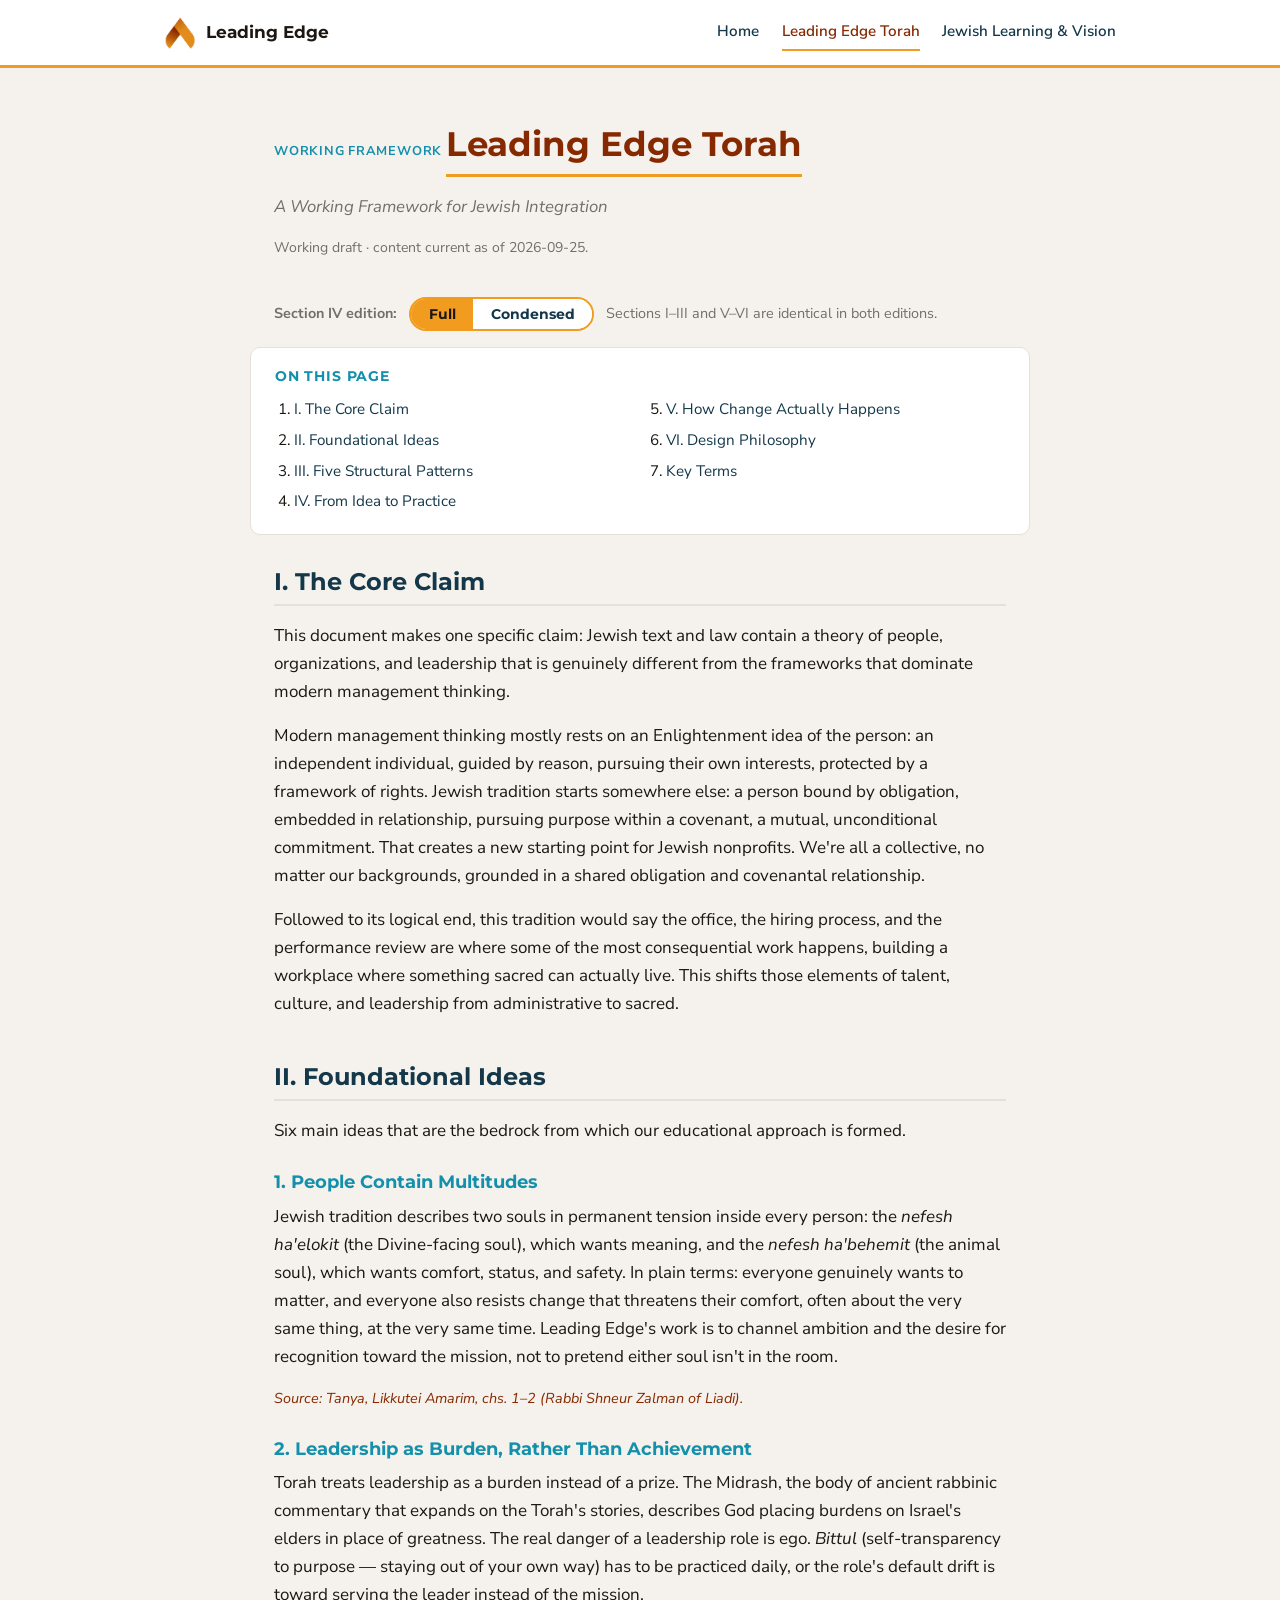
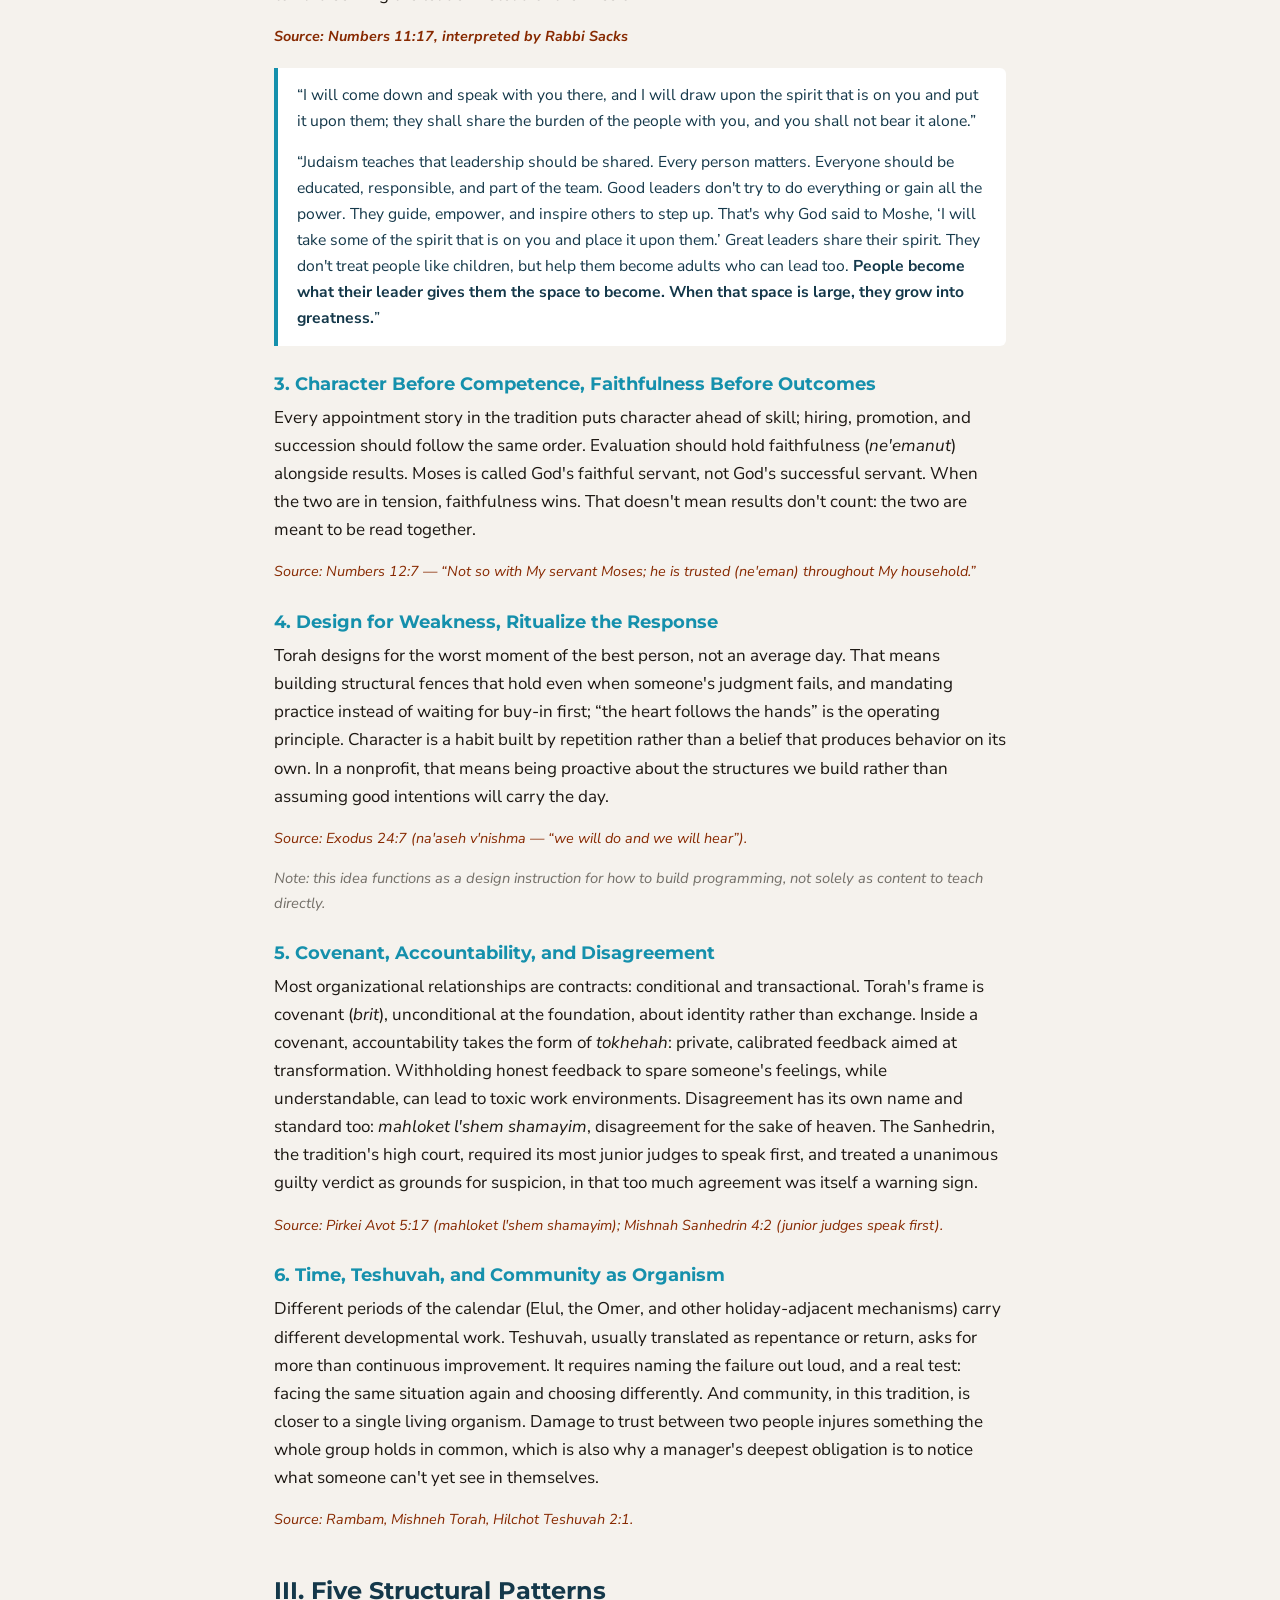
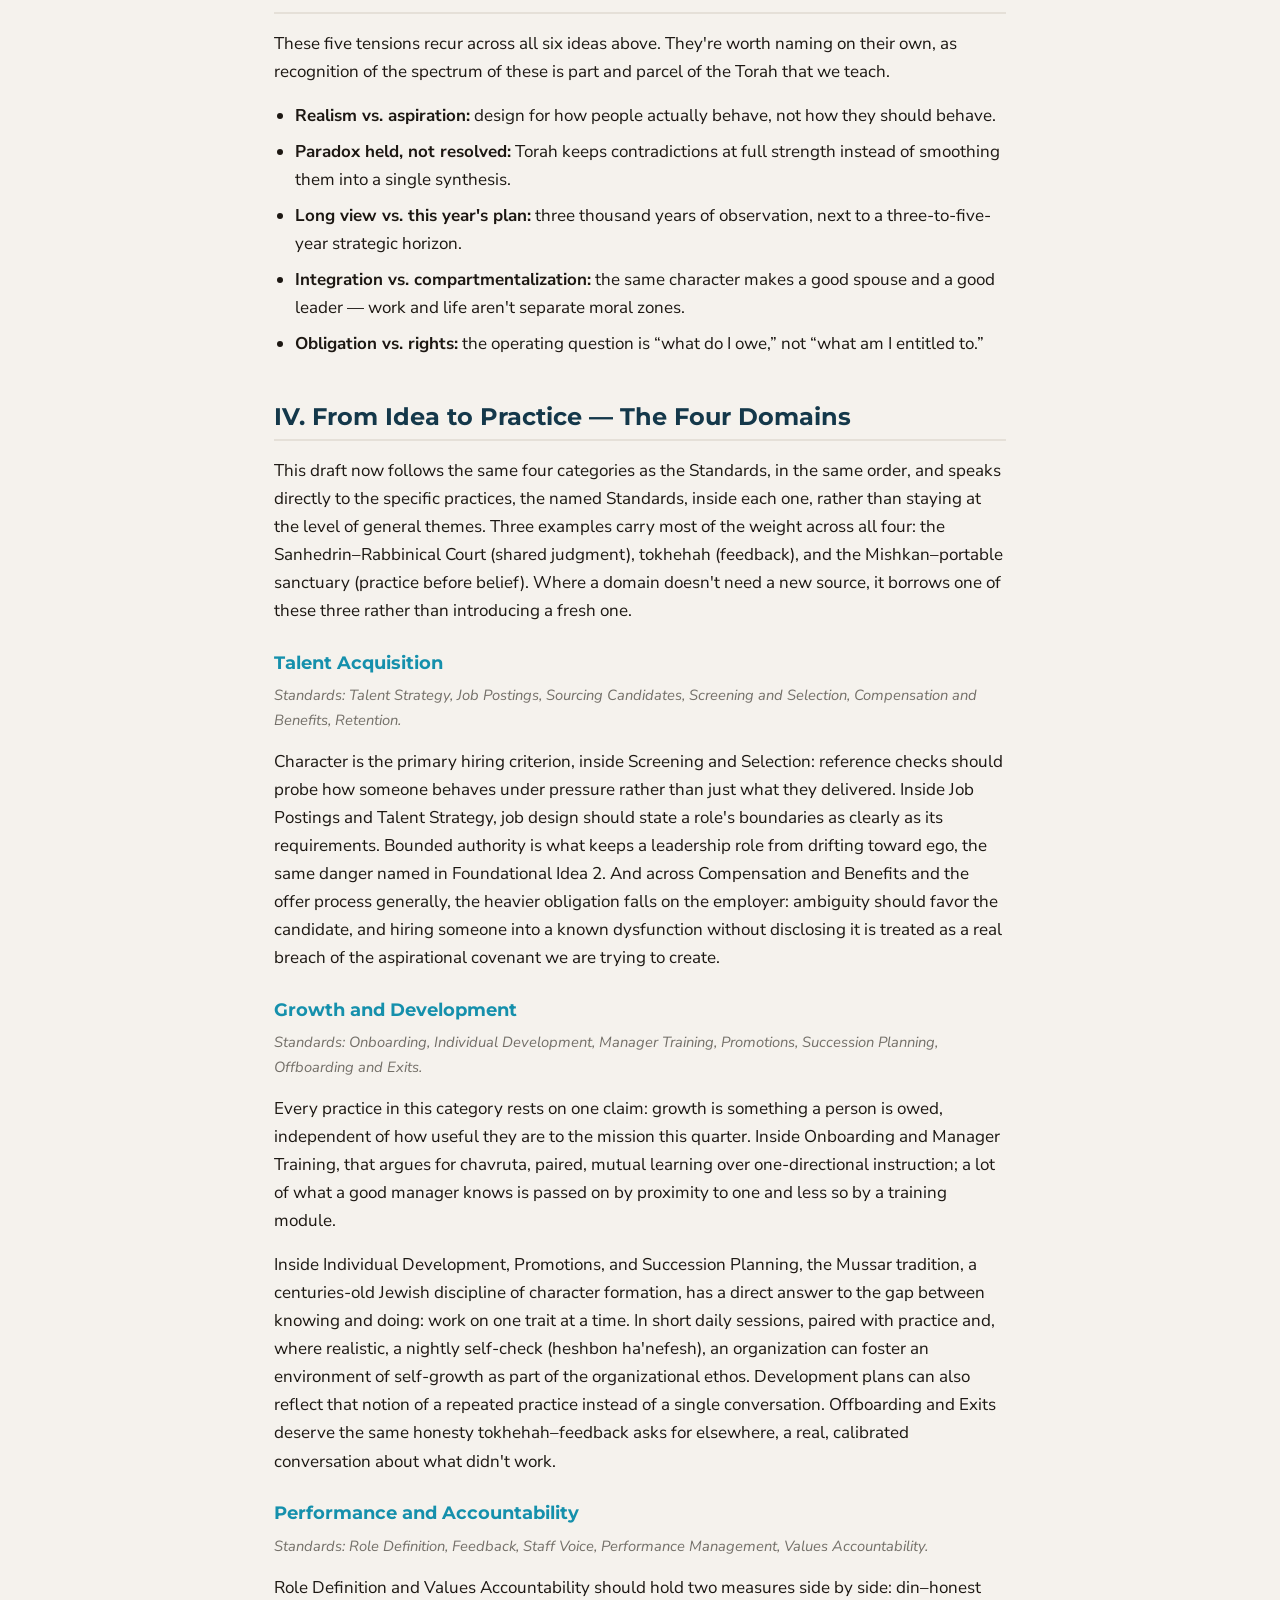
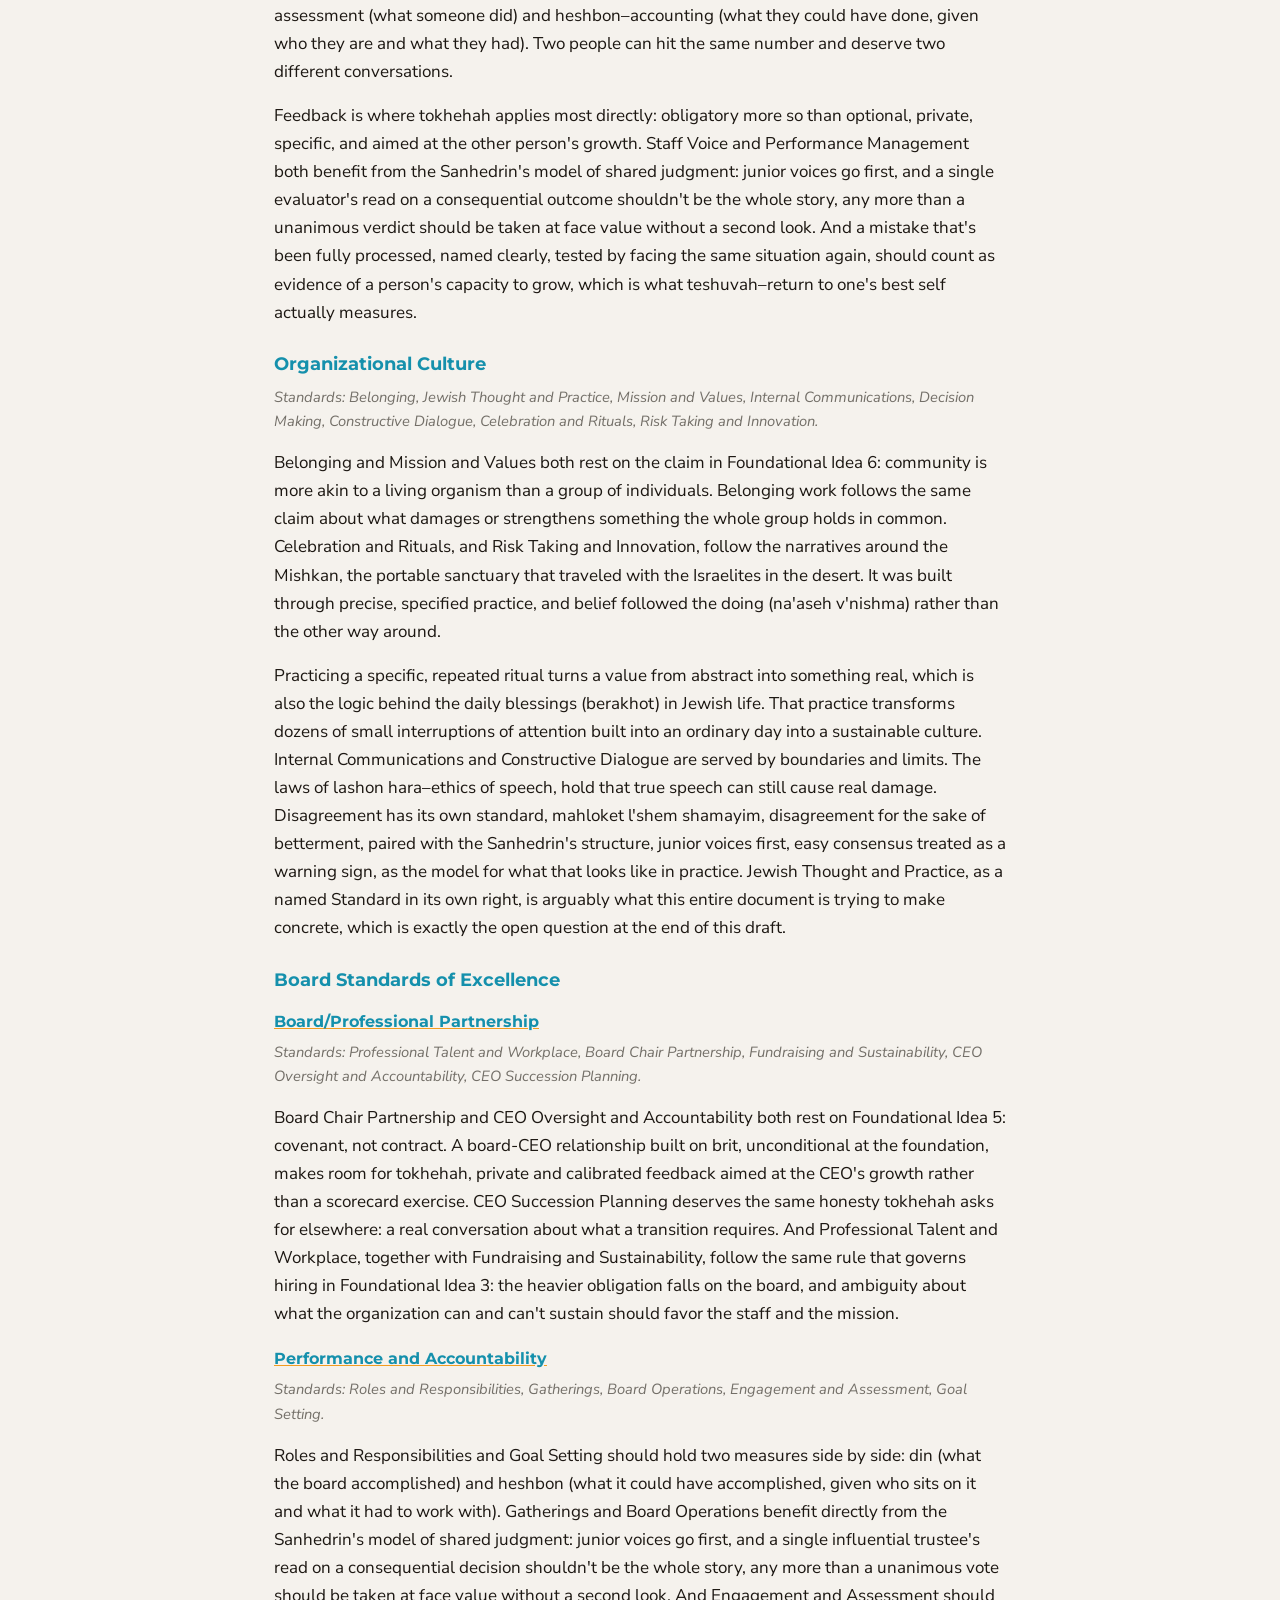
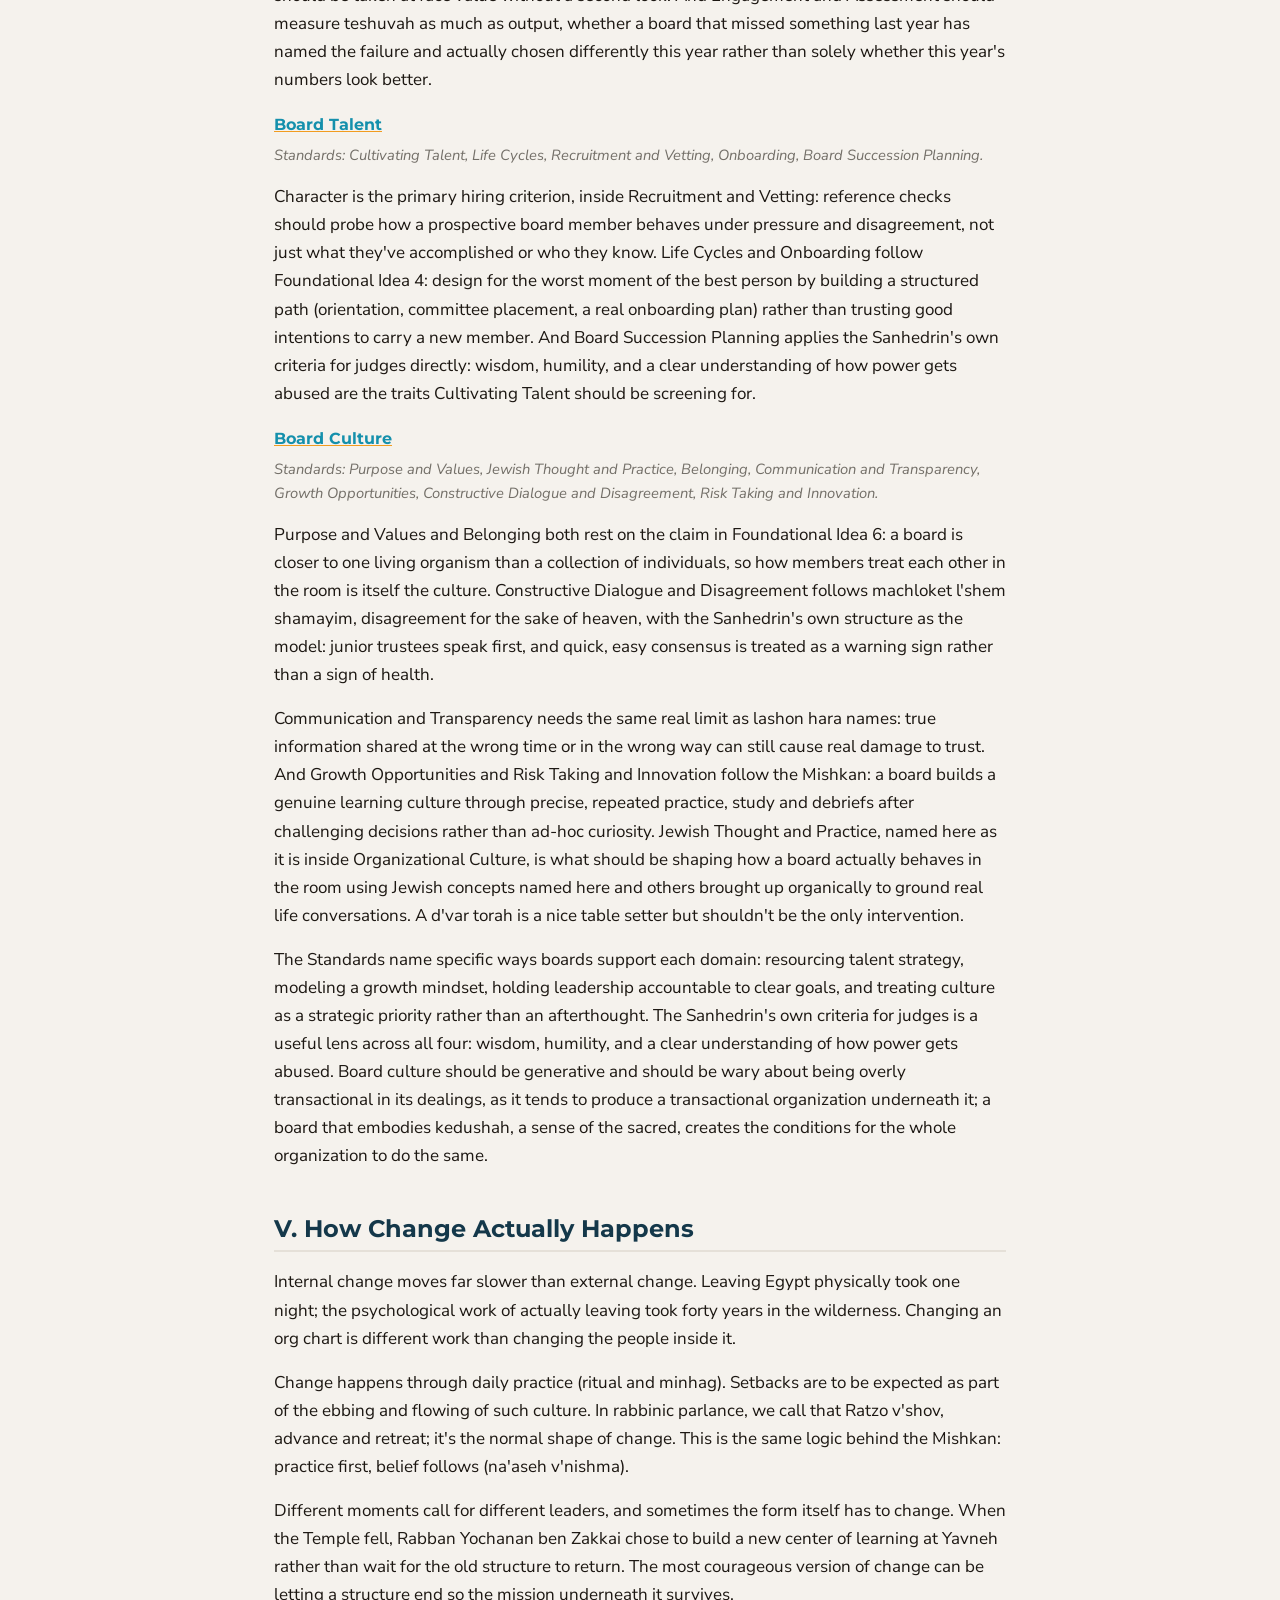
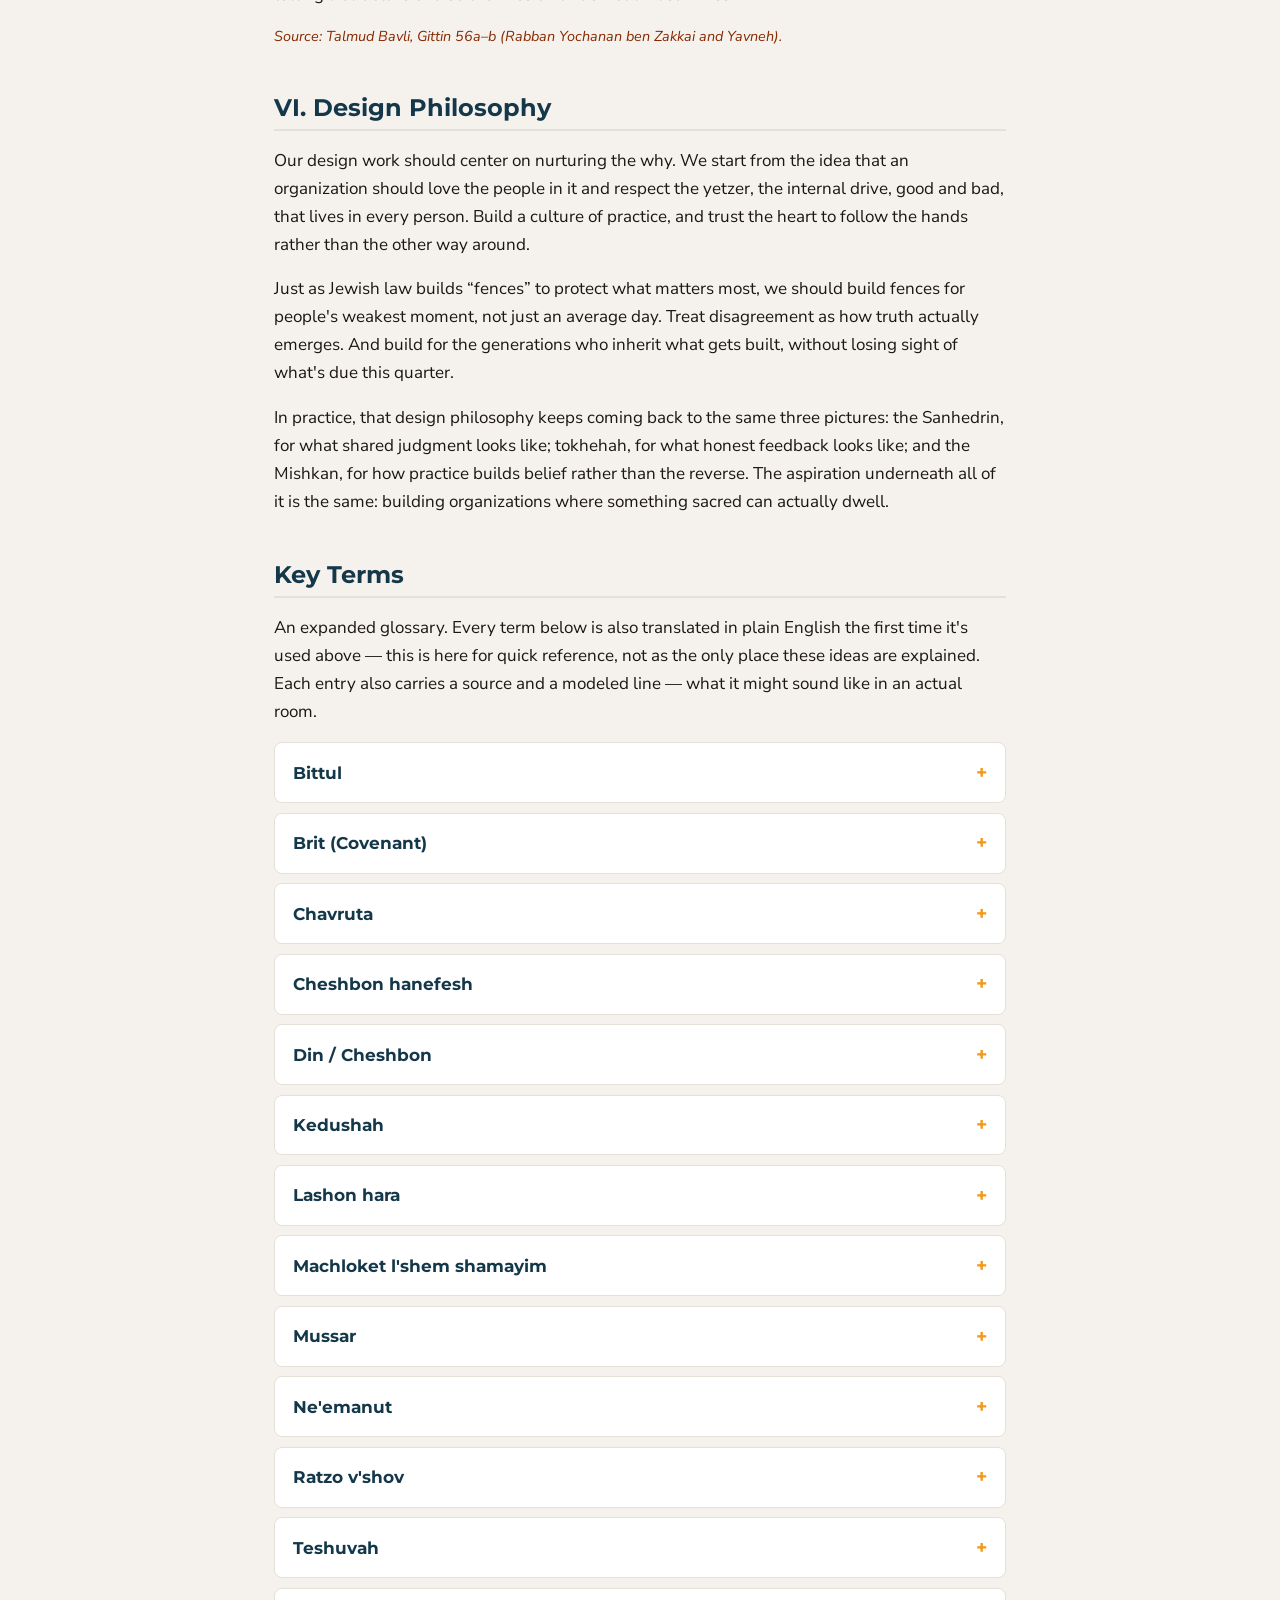
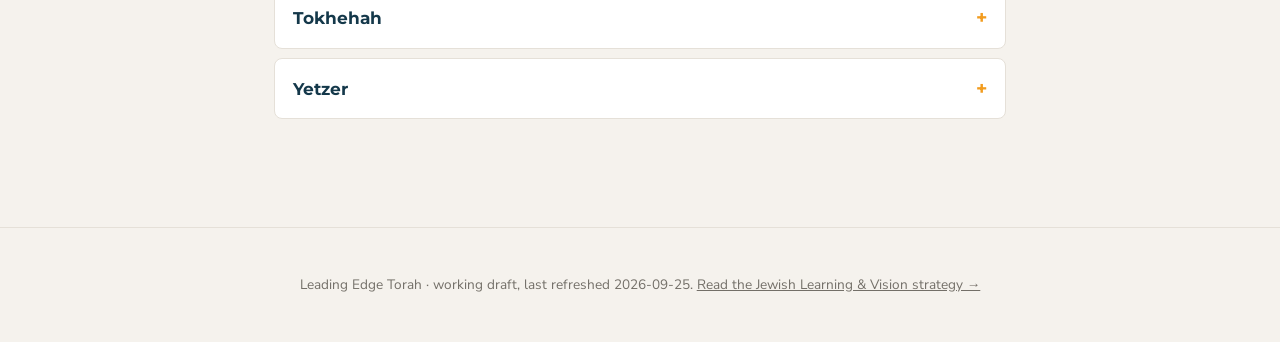
==== commit abeea651: "Sync content with latest Google Doc and Box edits Re-pulled both source docs. Leading Edge Torah had" ====
--- a/torah.html
+++ b/torah.html
@@ -31,7 +31,7 @@
   <span class="eyebrow">Working Framework</span>
   <h1>Leading Edge Torah</h1>
   <p class="subtitle">A Working Framework for Jewish Integration</p>
-  <p class="doc-meta">Working draft &middot; content current as of 2026-09-18.</p>
+  <p class="doc-meta">Working draft &middot; content current as of 2026-09-25.</p>
 </div>
 
 <div class="edition-toggle">
@@ -374,7 +374,7 @@
 </div>
 
 <footer class="site-footer">
-  <p>Leading Edge Torah &middot; working draft, last refreshed 2026-09-18. <a href="vision.html">Read the Jewish Learning &amp; Vision strategy &rarr;</a></p>
+  <p>Leading Edge Torah &middot; working draft, last refreshed 2026-09-25. <a href="vision.html">Read the Jewish Learning &amp; Vision strategy &rarr;</a></p>
 </footer>
 
 <script src="assets/js/main.js"></script>
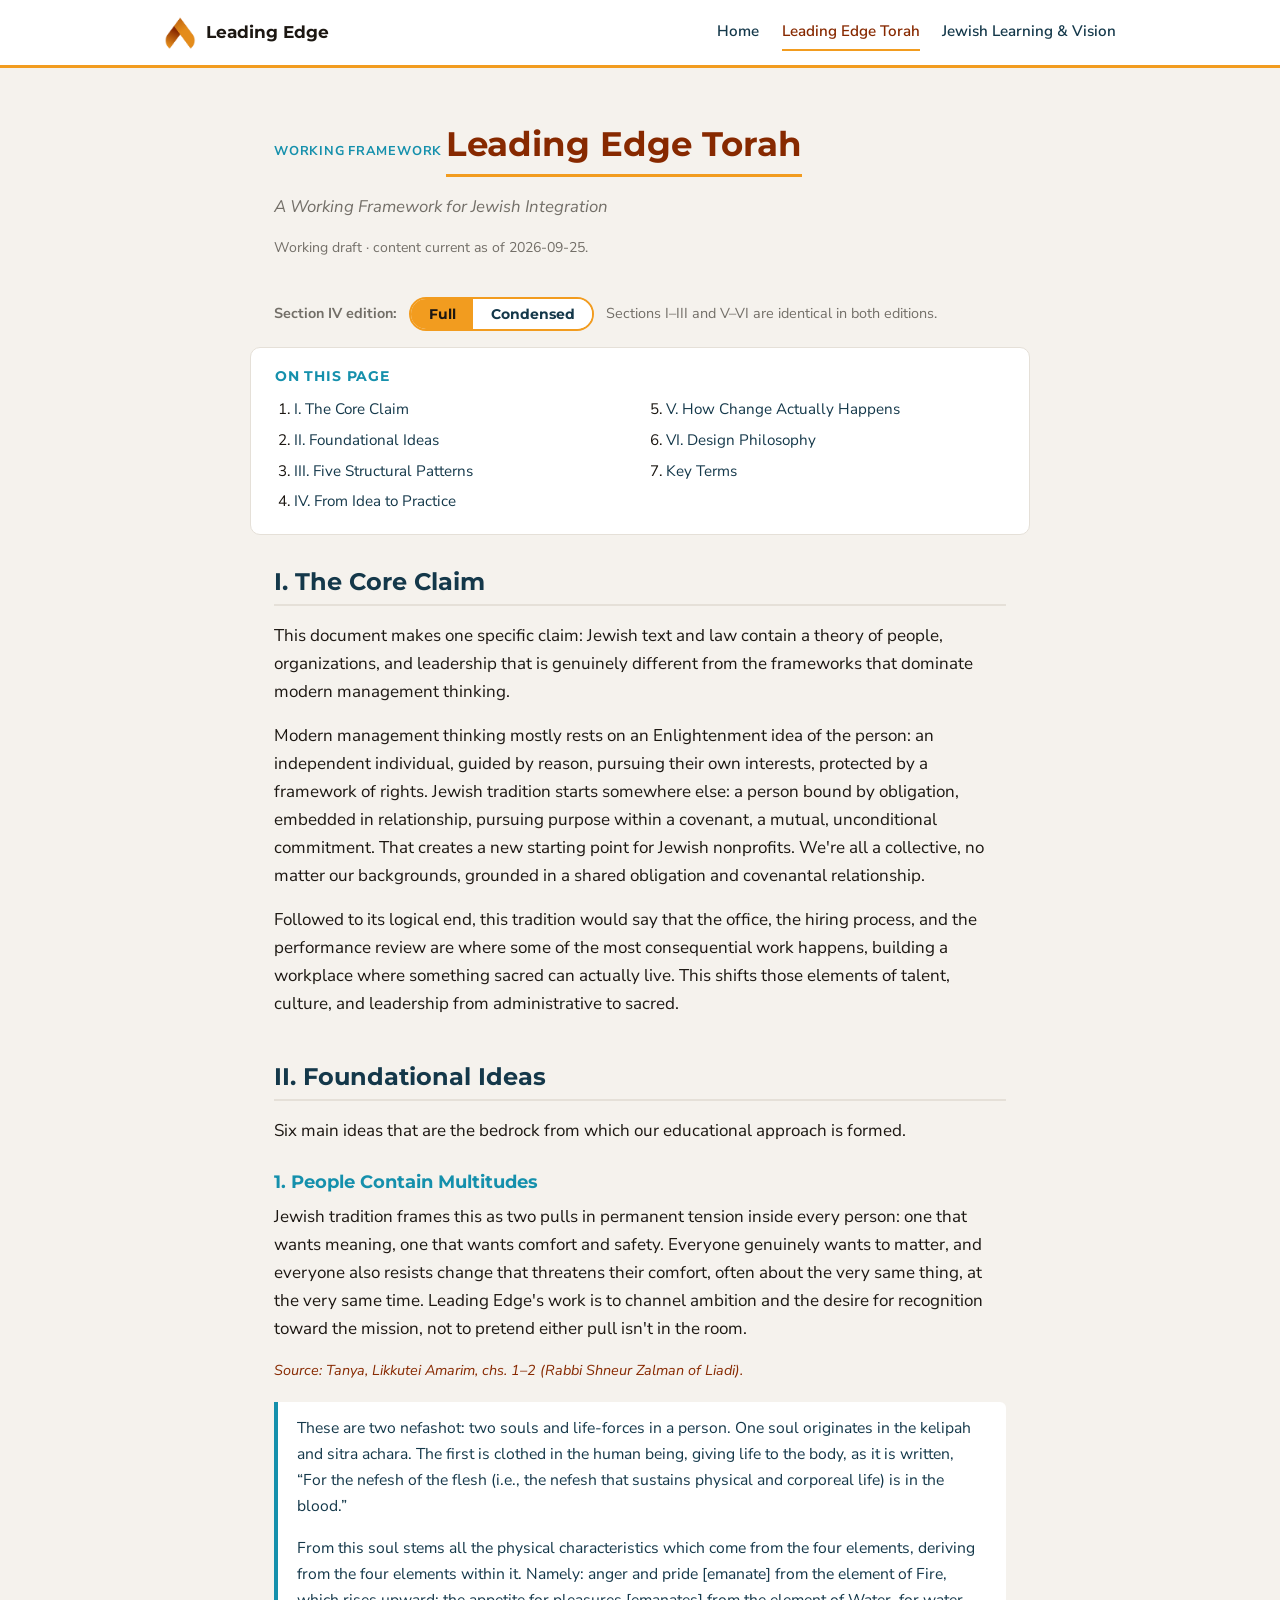
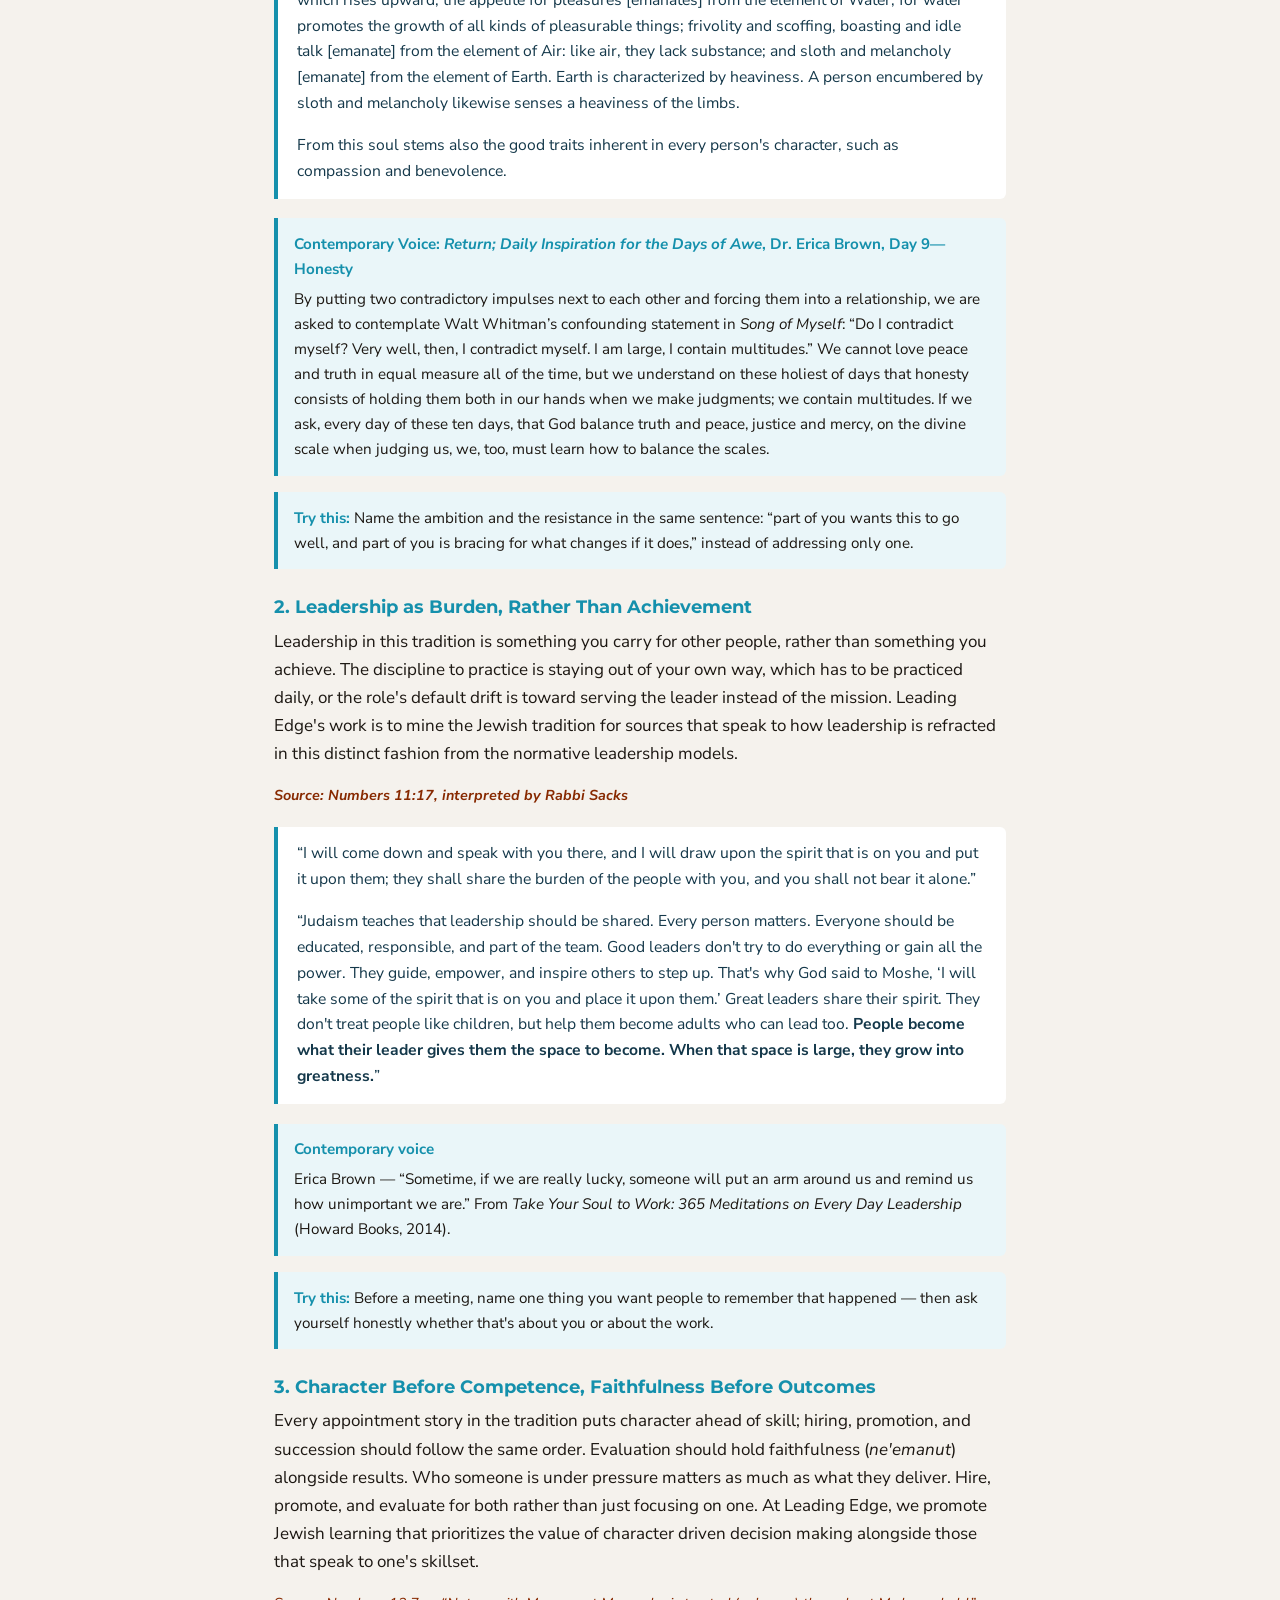
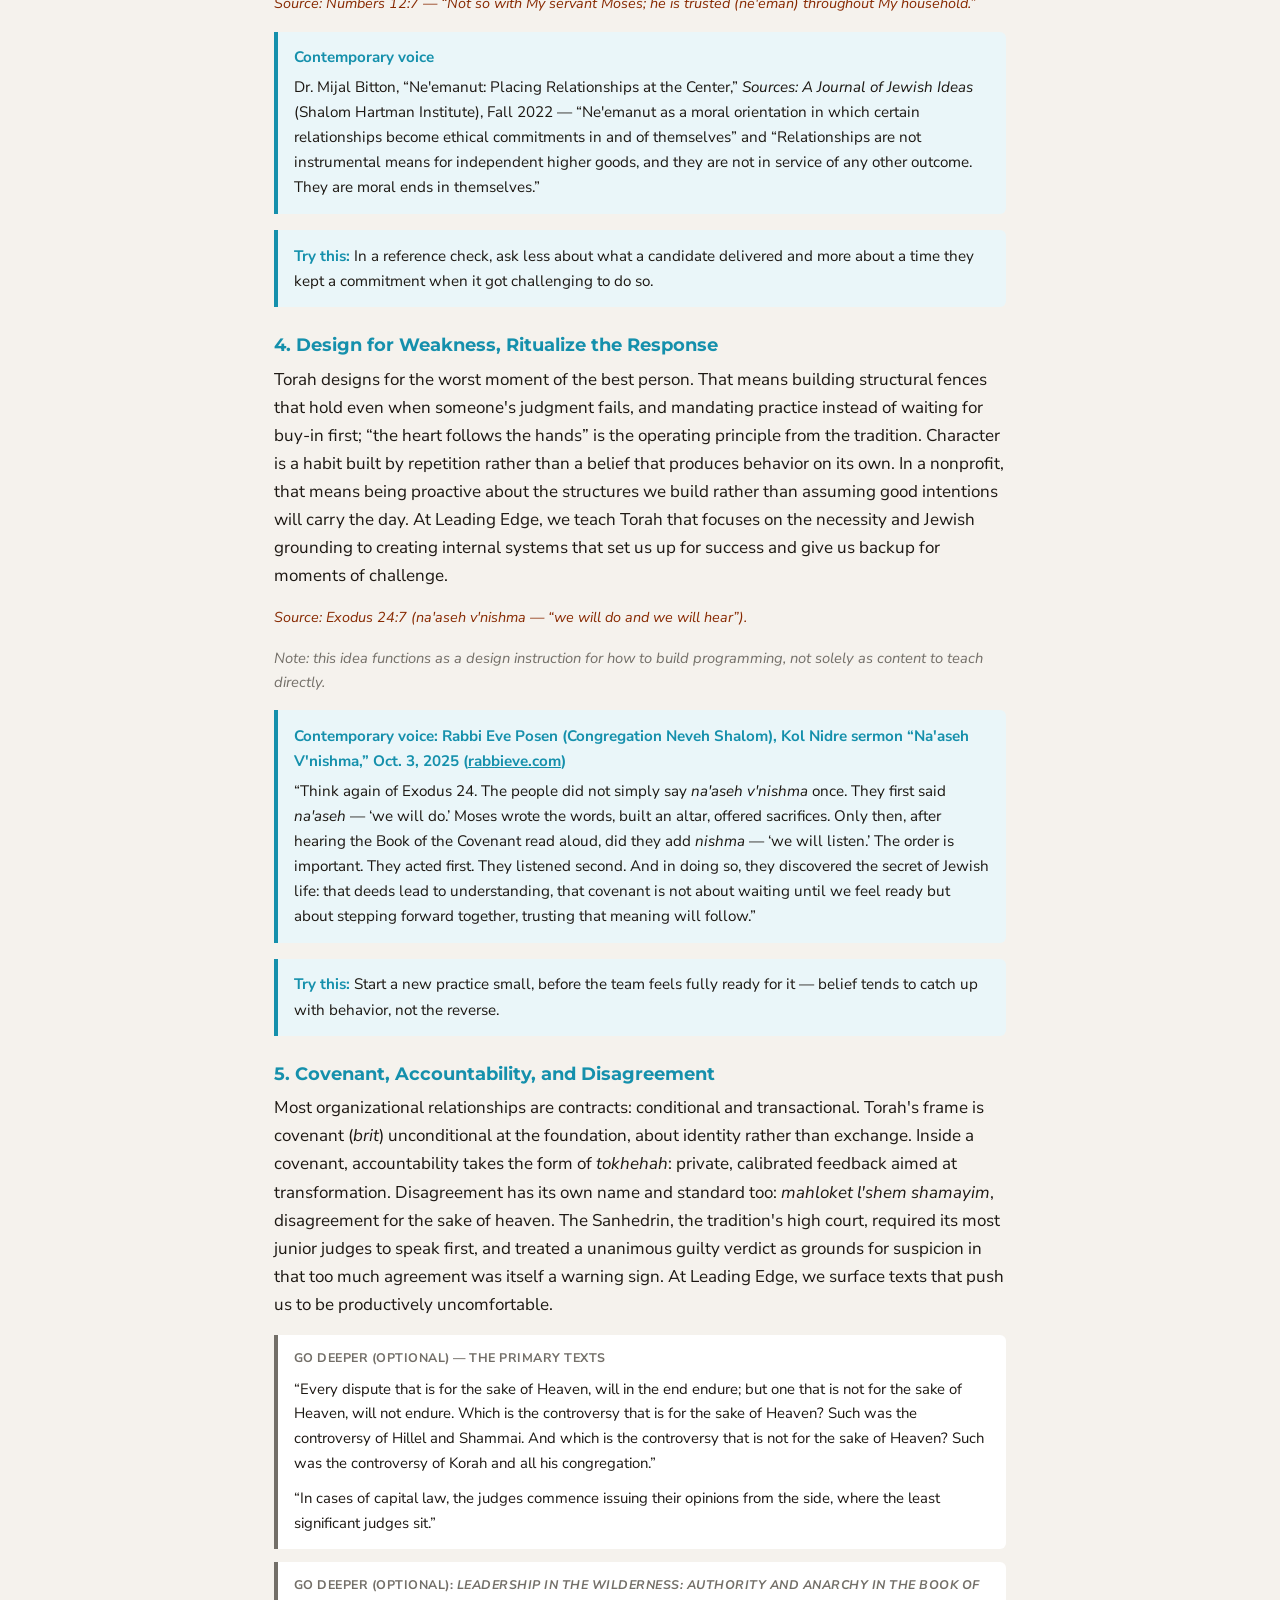
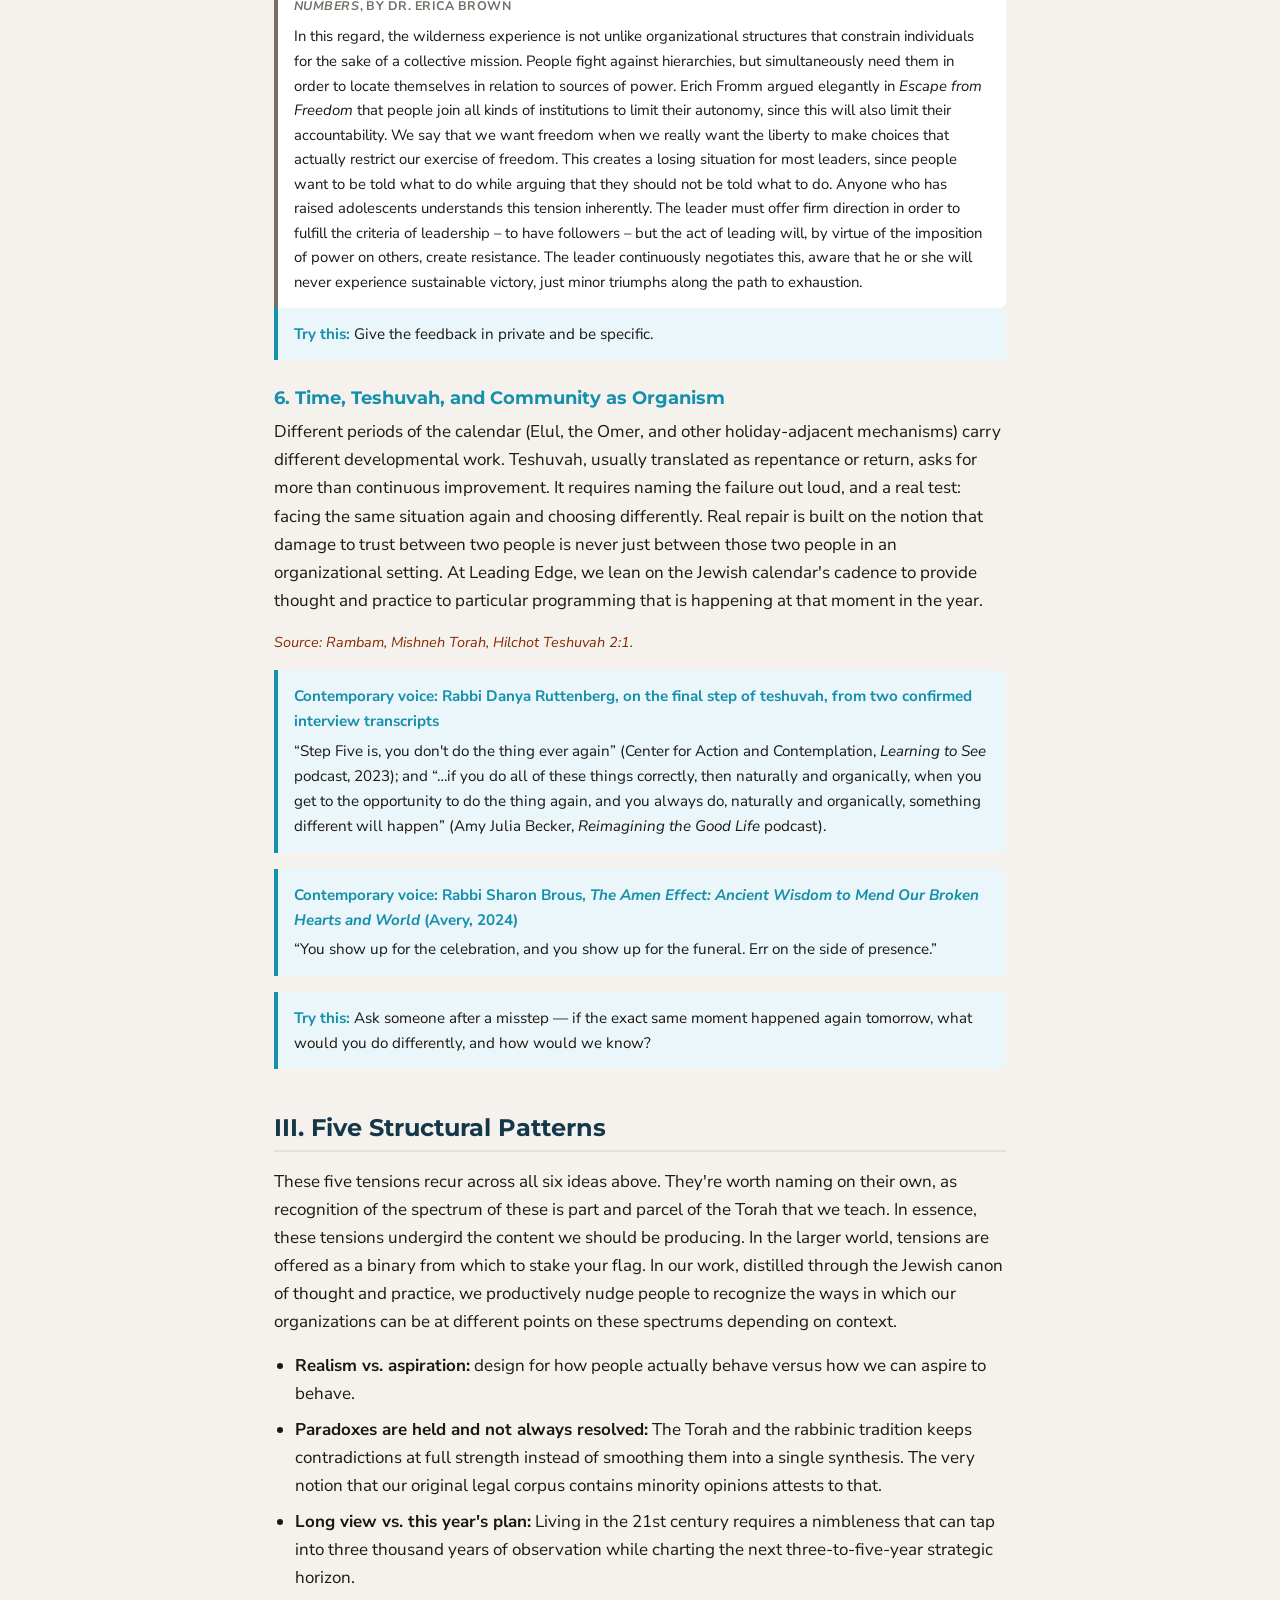
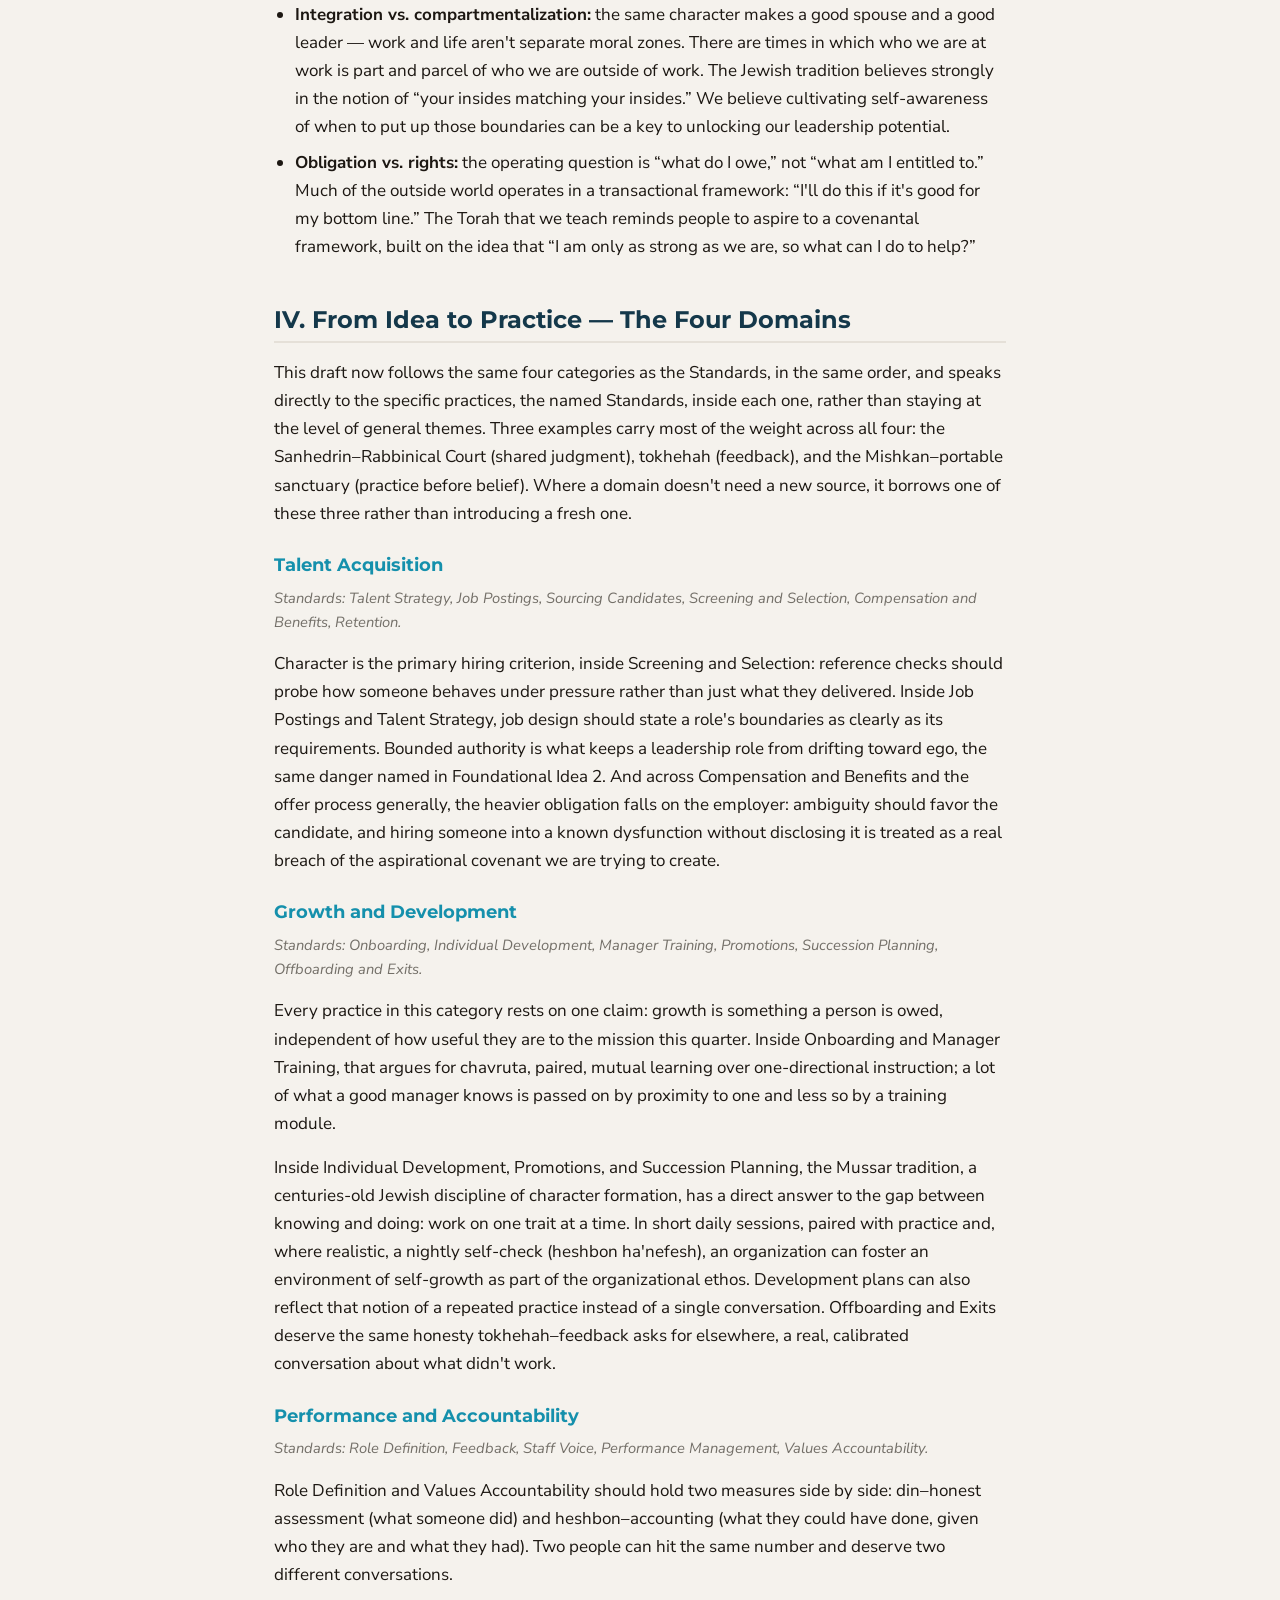
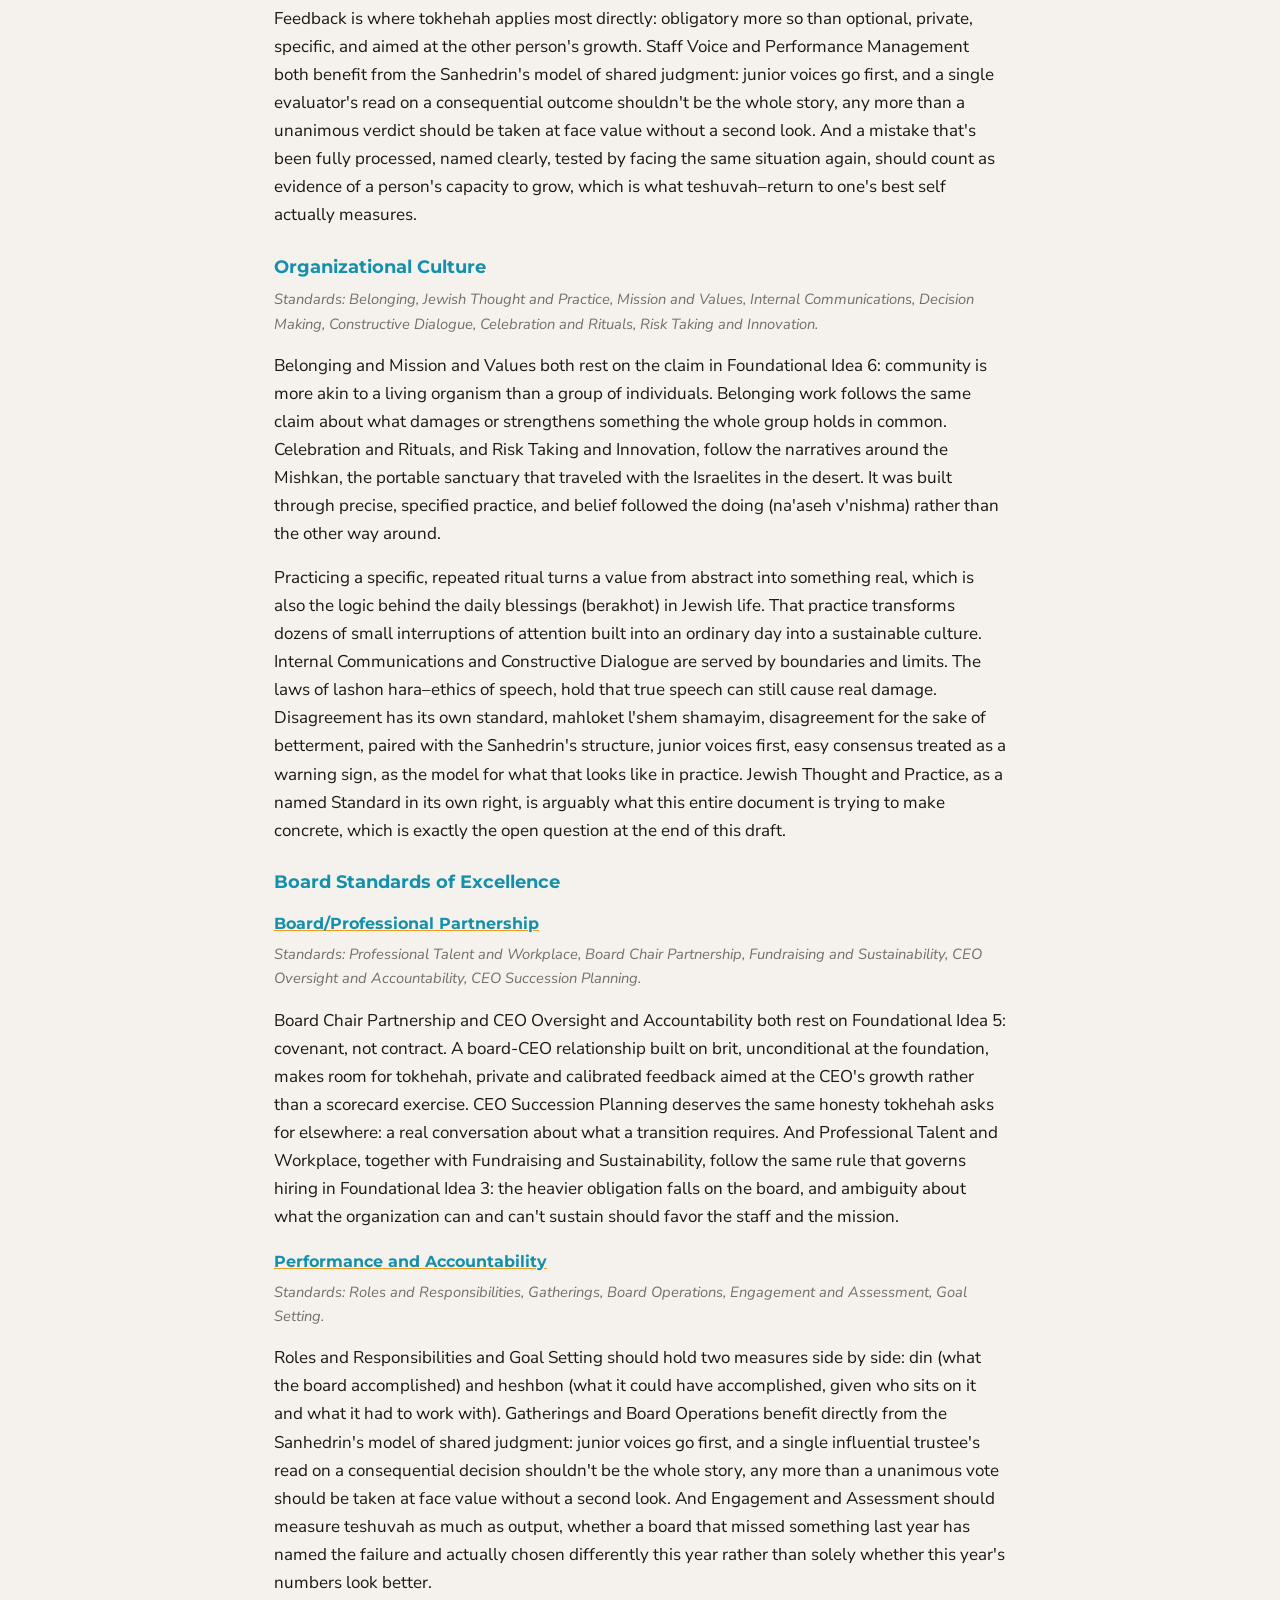
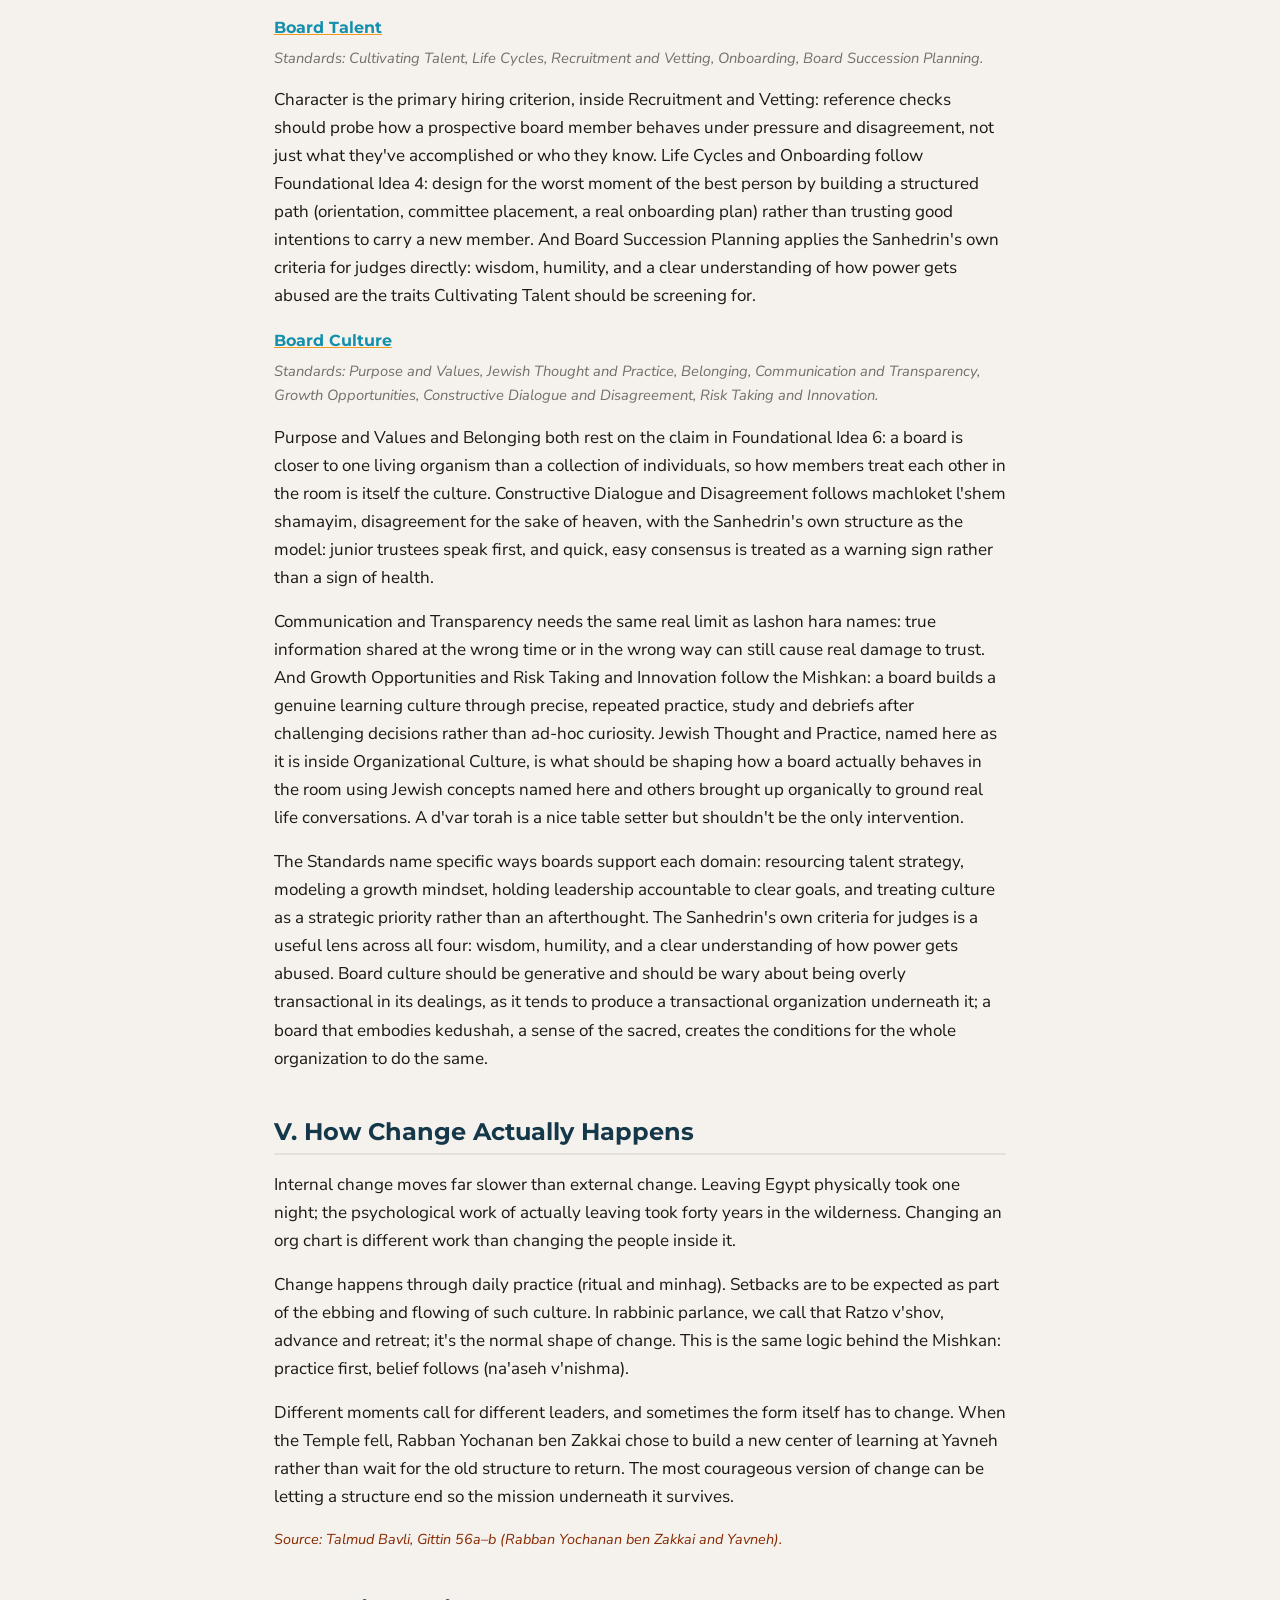
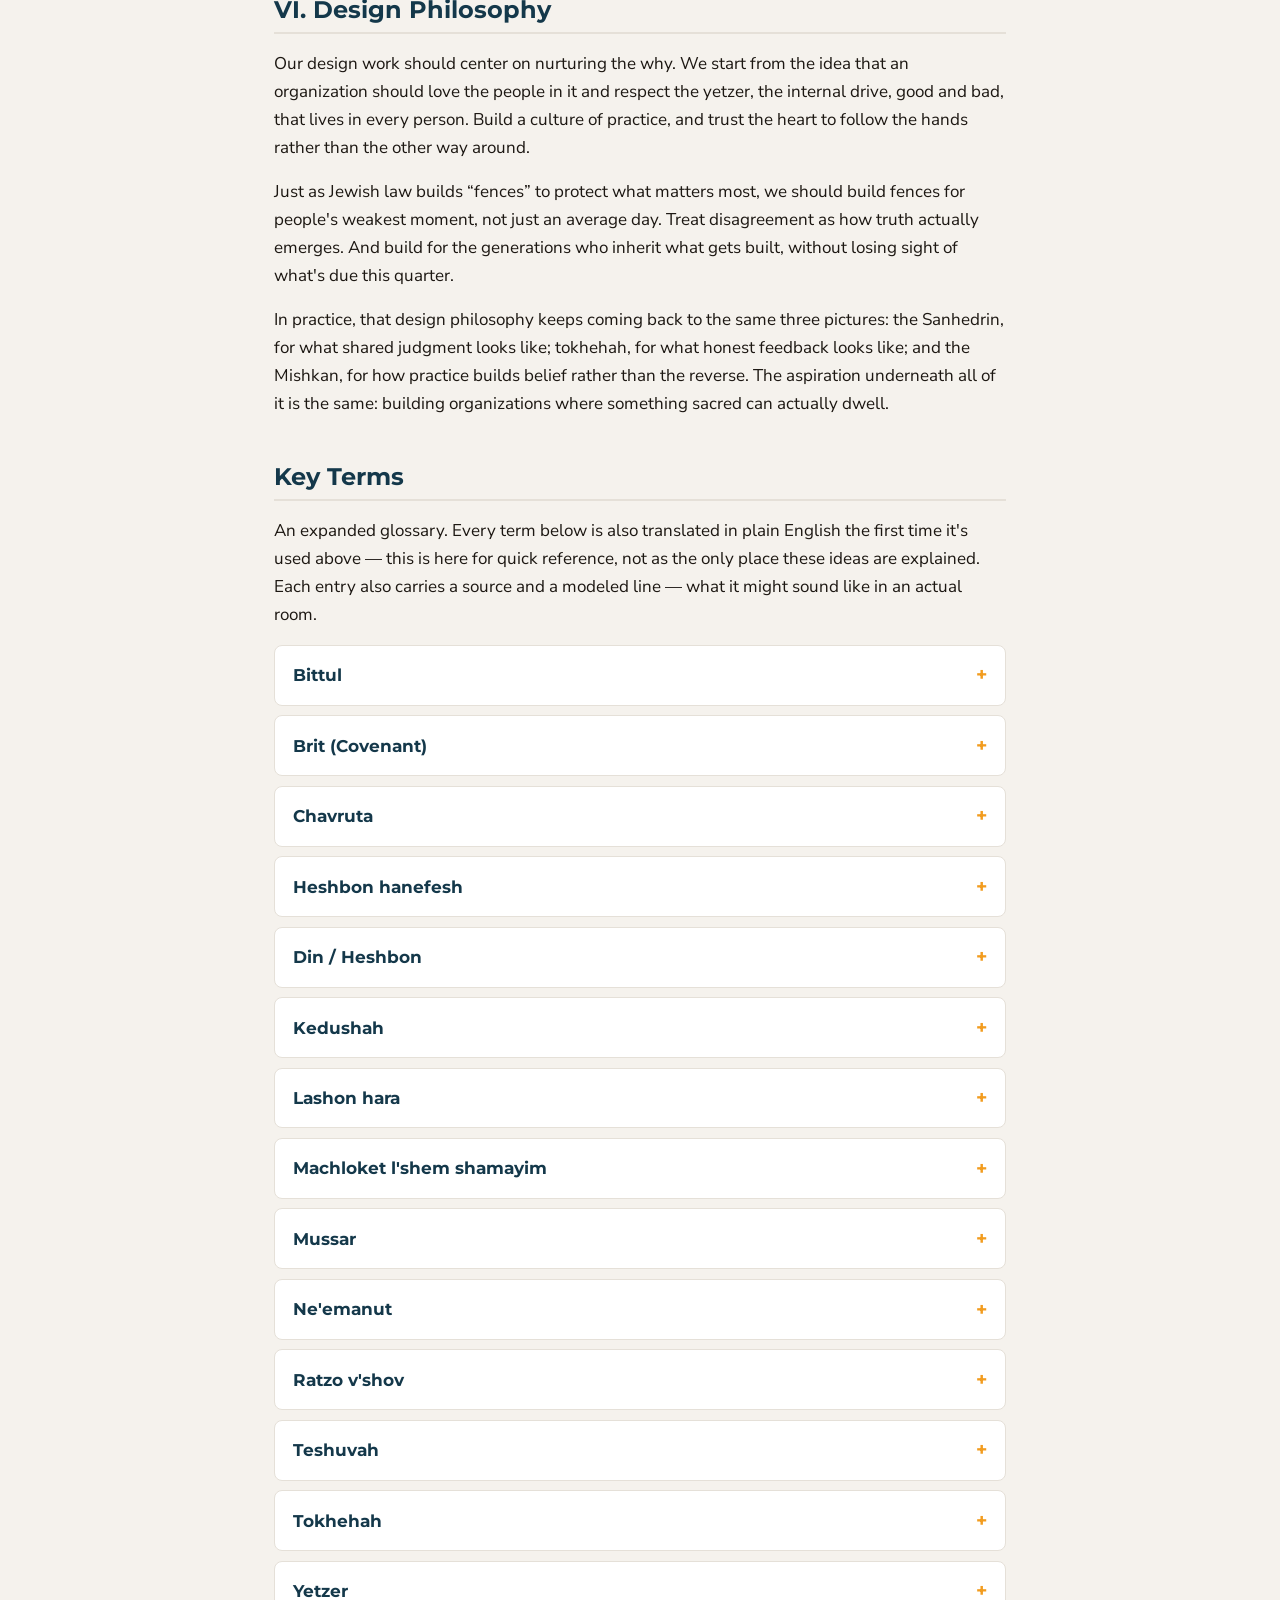
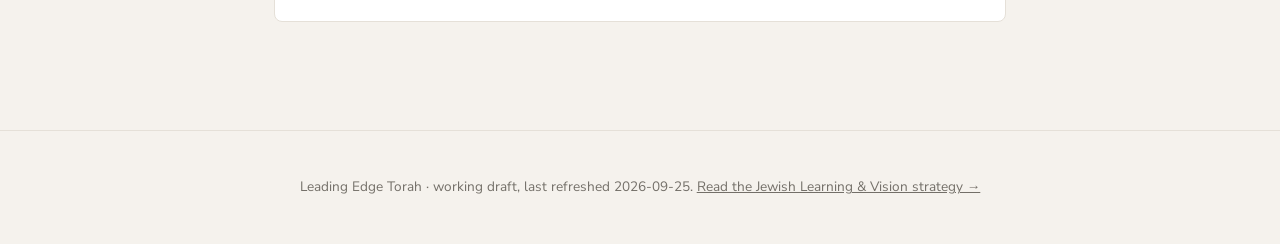
==== commit 7509f3a2: "Rebuild Torah Sections I-III from the correct source doc The earlier sync pulled from a stale Google" ====
--- a/torah.html
+++ b/torah.html
@@ -64,7 +64,7 @@
     <h2>I. The Core Claim</h2>
     <p>This document makes one specific claim: Jewish text and law contain a theory of people, organizations, and leadership that is genuinely different from the frameworks that dominate modern management thinking.</p>
     <p>Modern management thinking mostly rests on an Enlightenment idea of the person: an independent individual, guided by reason, pursuing their own interests, protected by a framework of rights. Jewish tradition starts somewhere else: a person bound by obligation, embedded in relationship, pursuing purpose within a covenant, a mutual, unconditional commitment. That creates a new starting point for Jewish nonprofits. We're all a collective, no matter our backgrounds, grounded in a shared obligation and covenantal relationship.</p>
-    <p>Followed to its logical end, this tradition would say the office, the hiring process, and the performance review are where some of the most consequential work happens, building a workplace where something sacred can actually live. This shifts those elements of talent, culture, and leadership from administrative to sacred.</p>
+    <p>Followed to its logical end, this tradition would say that the office, the hiring process, and the performance review are where some of the most consequential work happens, building a workplace where something sacred can actually live. This shifts those elements of talent, culture, and leadership from administrative to sacred.</p>
   </section>
 
   <section id="foundational-ideas">
@@ -72,44 +72,69 @@
     <p>Six main ideas that are the bedrock from which our educational approach is formed.</p>
 
     <h3>1. People Contain Multitudes</h3>
-    <p>Jewish tradition describes two souls in permanent tension inside every person: the <em>nefesh ha'elokit</em> (the Divine-facing soul), which wants meaning, and the <em>nefesh ha'behemit</em> (the animal soul), which wants comfort, status, and safety. In plain terms: everyone genuinely wants to matter, and everyone also resists change that threatens their comfort, often about the very same thing, at the very same time. Leading Edge's work is to channel ambition and the desire for recognition toward the mission, not to pretend either soul isn't in the room.</p>
+    <p>Jewish tradition frames this as two pulls in permanent tension inside every person: one that wants meaning, one that wants comfort and safety. Everyone genuinely wants to matter, and everyone also resists change that threatens their comfort, often about the very same thing, at the very same time. Leading Edge's work is to channel ambition and the desire for recognition toward the mission, not to pretend either pull isn't in the room.</p>
     <p class="source-note">Source: Tanya, Likkutei Amarim, chs. 1&ndash;2 (Rabbi Shneur Zalman of Liadi).</p>
+    <blockquote>
+      <p>These are two nefashot: two souls and life-forces in a person. One soul originates in the kelipah and sitra achara. The first is clothed in the human being, giving life to the body, as it is written, &ldquo;For the nefesh of the flesh (i.e., the nefesh that sustains physical and corporeal life) is in the blood.&rdquo;</p>
+      <p>From this soul stems all the physical characteristics which come from the four elements, deriving from the four elements within it. Namely: anger and pride [emanate] from the element of Fire, which rises upward; the appetite for pleasures [emanates] from the element of Water, for water promotes the growth of all kinds of pleasurable things; frivolity and scoffing, boasting and idle talk [emanate] from the element of Air: like air, they lack substance; and sloth and melancholy [emanate] from the element of Earth. Earth is characterized by heaviness. A person encumbered by sloth and melancholy likewise senses a heaviness of the limbs.</p>
+      <p>From this soul stems also the good traits inherent in every person's character, such as compassion and benevolence.</p>
+    </blockquote>
+    <p class="contemporary-voice"><span class="label">Contemporary Voice: <em>Return; Daily Inspiration for the Days of Awe</em>, Dr. Erica Brown, Day 9&mdash;Honesty</span>By putting two contradictory impulses next to each other and forcing them into a relationship, we are asked to contemplate Walt Whitman&rsquo;s confounding statement in <em>Song of Myself</em>: &ldquo;Do I contradict myself? Very well, then, I contradict myself. I am large, I contain multitudes.&rdquo; We cannot love peace and truth in equal measure all of the time, but we understand on these holiest of days that honesty consists of holding them both in our hands when we make judgments; we contain multitudes. If we ask, every day of these ten days, that God balance truth and peace, justice and mercy, on the divine scale when judging us, we, too, must learn how to balance the scales.</p>
+    <p class="try-this"><strong>Try this:</strong> Name the ambition and the resistance in the same sentence: &ldquo;part of you wants this to go well, and part of you is bracing for what changes if it does,&rdquo; instead of addressing only one.</p>
 
     <h3>2. Leadership as Burden, Rather Than Achievement</h3>
-    <p>Torah treats leadership as a burden instead of a prize. The Midrash, the body of ancient rabbinic commentary that expands on the Torah's stories, describes God placing burdens on Israel's elders in place of greatness. The real danger of a leadership role is ego. <em>Bittul</em> (self-transparency to purpose &mdash; staying out of your own way) has to be practiced daily, or the role's default drift is toward serving the leader instead of the mission.</p>
+    <p>Leadership in this tradition is something you carry for other people, rather than something you achieve. The discipline to practice is staying out of your own way, which has to be practiced daily, or the role's default drift is toward serving the leader instead of the mission. Leading Edge's work is to mine the Jewish tradition for sources that speak to how leadership is refracted in this distinct fashion from the normative leadership models.</p>
     <p class="source-note"><strong>Source: Numbers 11:17, interpreted by Rabbi Sacks</strong></p>
     <blockquote>
       <p>&ldquo;I will come down and speak with you there, and I will draw upon the spirit that is on you and put it upon them; they shall share the burden of the people with you, and you shall not bear it alone.&rdquo;</p>
       <p>&ldquo;Judaism teaches that leadership should be shared. Every person matters. Everyone should be educated, responsible, and part of the team. Good leaders don't try to do everything or gain all the power. They guide, empower, and inspire others to step up. That's why God said to Moshe, &lsquo;I will take some of the spirit that is on you and place it upon them.&rsquo; Great leaders share their spirit. They don't treat people like children, but help them become adults who can lead too. <strong>People become what their leader gives them the space to become. When that space is large, they grow into greatness.</strong>&rdquo;</p>
     </blockquote>
+    <p class="contemporary-voice"><span class="label">Contemporary voice</span>Erica Brown &mdash; &ldquo;Sometime, if we are really lucky, someone will put an arm around us and remind us how unimportant we are.&rdquo; From <em>Take Your Soul to Work: 365 Meditations on Every Day Leadership</em> (Howard Books, 2014).</p>
+    <p class="try-this"><strong>Try this:</strong> Before a meeting, name one thing you want people to remember that happened &mdash; then ask yourself honestly whether that's about you or about the work.</p>
 
     <h3>3. Character Before Competence, Faithfulness Before Outcomes</h3>
-    <p>Every appointment story in the tradition puts character ahead of skill; hiring, promotion, and succession should follow the same order. Evaluation should hold faithfulness (<em>ne'emanut</em>) alongside results. Moses is called God's faithful servant, not God's successful servant. When the two are in tension, faithfulness wins. That doesn't mean results don't count: the two are meant to be read together.</p>
+    <p>Every appointment story in the tradition puts character ahead of skill; hiring, promotion, and succession should follow the same order. Evaluation should hold faithfulness (<em>ne'emanut</em>) alongside results. Who someone is under pressure matters as much as what they deliver. Hire, promote, and evaluate for both rather than just focusing on one. At Leading Edge, we promote Jewish learning that prioritizes the value of character driven decision making alongside those that speak to one's skillset.</p>
     <p class="source-note">Source: Numbers 12:7 &mdash; &ldquo;Not so with My servant Moses; he is trusted (ne'eman) throughout My household.&rdquo;</p>
+    <p class="contemporary-voice"><span class="label">Contemporary voice</span>Dr. Mijal Bitton, &ldquo;Ne'emanut: Placing Relationships at the Center,&rdquo; <em>Sources: A Journal of Jewish Ideas</em> (Shalom Hartman Institute), Fall 2022 &mdash; &ldquo;Ne'emanut as a moral orientation in which certain relationships become ethical commitments in and of themselves&rdquo; and &ldquo;Relationships are not instrumental means for independent higher goods, and they are not in service of any other outcome. They are moral ends in themselves.&rdquo;</p>
+    <p class="try-this"><strong>Try this:</strong> In a reference check, ask less about what a candidate delivered and more about a time they kept a commitment when it got challenging to do so.</p>
 
     <h3>4. Design for Weakness, Ritualize the Response</h3>
-    <p>Torah designs for the worst moment of the best person, not an average day. That means building structural fences that hold even when someone's judgment fails, and mandating practice instead of waiting for buy-in first; &ldquo;the heart follows the hands&rdquo; is the operating principle. Character is a habit built by repetition rather than a belief that produces behavior on its own. In a nonprofit, that means being proactive about the structures we build rather than assuming good intentions will carry the day.</p>
+    <p>Torah designs for the worst moment of the best person. That means building structural fences that hold even when someone's judgment fails, and mandating practice instead of waiting for buy-in first; &ldquo;the heart follows the hands&rdquo; is the operating principle from the tradition. Character is a habit built by repetition rather than a belief that produces behavior on its own. In a nonprofit, that means being proactive about the structures we build rather than assuming good intentions will carry the day. At Leading Edge, we teach Torah that focuses on the necessity and Jewish grounding to creating internal systems that set us up for success and give us backup for moments of challenge.</p>
     <p class="source-note">Source: Exodus 24:7 (na'aseh v'nishma &mdash; &ldquo;we will do and we will hear&rdquo;).</p>
     <p class="standards-note">Note: this idea functions as a design instruction for how to build programming, not solely as content to teach directly.</p>
+    <p class="contemporary-voice"><span class="label">Contemporary voice: Rabbi Eve Posen (Congregation Neveh Shalom), Kol Nidre sermon &ldquo;Na'aseh V'nishma,&rdquo; Oct. 3, 2025 (<a href="http://rabbieve.com" target="_blank" rel="noopener">rabbieve.com</a>)</span>&ldquo;Think again of Exodus 24. The people did not simply say <em>na'aseh v'nishma</em> once. They first said <em>na'aseh</em> &mdash; &lsquo;we will do.&rsquo; Moses wrote the words, built an altar, offered sacrifices. Only then, after hearing the Book of the Covenant read aloud, did they add <em>nishma</em> &mdash; &lsquo;we will listen.&rsquo; The order is important. They acted first. They listened second. And in doing so, they discovered the secret of Jewish life: that deeds lead to understanding, that covenant is not about waiting until we feel ready but about stepping forward together, trusting that meaning will follow.&rdquo;</p>
+    <p class="try-this"><strong>Try this:</strong> Start a new practice small, before the team feels fully ready for it &mdash; belief tends to catch up with behavior, not the reverse.</p>
 
     <h3>5. Covenant, Accountability, and Disagreement</h3>
-    <p>Most organizational relationships are contracts: conditional and transactional. Torah's frame is covenant (<em>brit</em>), unconditional at the foundation, about identity rather than exchange. Inside a covenant, accountability takes the form of <em>tokhehah</em>: private, calibrated feedback aimed at transformation. Withholding honest feedback to spare someone's feelings, while understandable, can lead to toxic work environments. Disagreement has its own name and standard too: <em>mahloket l'shem shamayim</em>, disagreement for the sake of heaven. The Sanhedrin, the tradition's high court, required its most junior judges to speak first, and treated a unanimous guilty verdict as grounds for suspicion, in that too much agreement was itself a warning sign.</p>
-    <p class="source-note">Source: Pirkei Avot 5:17 (mahloket l'shem shamayim); Mishnah Sanhedrin 4:2 (junior judges speak first).</p>
+    <p>Most organizational relationships are contracts: conditional and transactional. Torah's frame is covenant (<em>brit</em>) unconditional at the foundation, about identity rather than exchange. Inside a covenant, accountability takes the form of <em>tokhehah</em>: private, calibrated feedback aimed at transformation. Disagreement has its own name and standard too: <em>mahloket l'shem shamayim</em>, disagreement for the sake of heaven. The Sanhedrin, the tradition's high court, required its most junior judges to speak first, and treated a unanimous guilty verdict as grounds for suspicion in that too much agreement was itself a warning sign. At Leading Edge, we surface texts that push us to be productively uncomfortable.</p>
+    <div class="go-deeper">
+      <span class="label">Go deeper (optional) &mdash; the primary texts</span>
+      <p>&ldquo;Every dispute that is for the sake of Heaven, will in the end endure; but one that is not for the sake of Heaven, will not endure. Which is the controversy that is for the sake of Heaven? Such was the controversy of Hillel and Shammai. And which is the controversy that is not for the sake of Heaven? Such was the controversy of Korah and all his congregation.&rdquo;</p>
+      <p>&ldquo;In cases of capital law, the judges commence issuing their opinions from the side, where the least significant judges sit.&rdquo;</p>
+    </div>
+    <div class="go-deeper">
+      <span class="label">Go deeper (optional): <em>Leadership in the Wilderness: Authority and Anarchy in the Book of Numbers</em>, by Dr. Erica Brown</span>
+      <p>In this regard, the wilderness experience is not unlike organizational structures that constrain individuals for the sake of a collective mission. People fight against hierarchies, but simultaneously need them in order to locate themselves in relation to sources of power. Erich Fromm argued elegantly in <em>Escape from Freedom</em> that people join all kinds of institutions to limit their autonomy, since this will also limit their accountability. We say that we want freedom when we really want the liberty to make choices that actually restrict our exercise of freedom. This creates a losing situation for most leaders, since people want to be told what to do while arguing that they should not be told what to do. Anyone who has raised adolescents understands this tension inherently. The leader must offer firm direction in order to fulfill the criteria of leadership &ndash; to have followers &ndash; but the act of leading will, by virtue of the imposition of power on others, create resistance. The leader continuously negotiates this, aware that he or she will never experience sustainable victory, just minor triumphs along the path to exhaustion.</p>
+    </div>
+    <p class="try-this"><strong>Try this:</strong> Give the feedback in private and be specific.</p>
 
     <h3>6. Time, Teshuvah, and Community as Organism</h3>
-    <p>Different periods of the calendar (Elul, the Omer, and other holiday-adjacent mechanisms) carry different developmental work. Teshuvah, usually translated as repentance or return, asks for more than continuous improvement. It requires naming the failure out loud, and a real test: facing the same situation again and choosing differently. And community, in this tradition, is closer to a single living organism. Damage to trust between two people injures something the whole group holds in common, which is also why a manager's deepest obligation is to notice what someone can't yet see in themselves.</p>
+    <p>Different periods of the calendar (Elul, the Omer, and other holiday-adjacent mechanisms) carry different developmental work. Teshuvah, usually translated as repentance or return, asks for more than continuous improvement. It requires naming the failure out loud, and a real test: facing the same situation again and choosing differently. Real repair is built on the notion that damage to trust between two people is never just between those two people in an organizational setting. At Leading Edge, we lean on the Jewish calendar's cadence to provide thought and practice to particular programming that is happening at that moment in the year.</p>
     <p class="source-note">Source: Rambam, Mishneh Torah, Hilchot Teshuvah 2:1.</p>
+    <p class="contemporary-voice"><span class="label">Contemporary voice: Rabbi Danya Ruttenberg, on the final step of teshuvah, from two confirmed interview transcripts</span>&ldquo;Step Five is, you don't do the thing ever again&rdquo; (Center for Action and Contemplation, <em>Learning to See</em> podcast, 2023); and &ldquo;&hellip;if you do all of these things correctly, then naturally and organically, when you get to the opportunity to do the thing again, and you always do, naturally and organically, something different will happen&rdquo; (Amy Julia Becker, <em>Reimagining the Good Life</em> podcast).</p>
+    <p class="contemporary-voice"><span class="label">Contemporary voice: Rabbi Sharon Brous, <em>The Amen Effect: Ancient Wisdom to Mend Our Broken Hearts and World</em> (Avery, 2024)</span>&ldquo;You show up for the celebration, and you show up for the funeral. Err on the side of presence.&rdquo;</p>
+    <p class="try-this"><strong>Try this:</strong> Ask someone after a misstep &mdash; if the exact same moment happened again tomorrow, what would you do differently, and how would we know?</p>
   </section>
 
   <section id="structural-patterns">
     <h2>III. Five Structural Patterns</h2>
-    <p>These five tensions recur across all six ideas above. They're worth naming on their own, as recognition of the spectrum of these is part and parcel of the Torah that we teach.</p>
+    <p>These five tensions recur across all six ideas above. They're worth naming on their own, as recognition of the spectrum of these is part and parcel of the Torah that we teach. In essence, these tensions undergird the content we should be producing. In the larger world, tensions are offered as a binary from which to stake your flag. In our work, distilled through the Jewish canon of thought and practice, we productively nudge people to recognize the ways in which our organizations can be at different points on these spectrums depending on context.</p>
     <ul>
-      <li><strong>Realism vs. aspiration:</strong> design for how people actually behave, not how they should behave.</li>
-      <li><strong>Paradox held, not resolved:</strong> Torah keeps contradictions at full strength instead of smoothing them into a single synthesis.</li>
-      <li><strong>Long view vs. this year's plan:</strong> three thousand years of observation, next to a three-to-five-year strategic horizon.</li>
-      <li><strong>Integration vs. compartmentalization:</strong> the same character makes a good spouse and a good leader &mdash; work and life aren't separate moral zones.</li>
-      <li><strong>Obligation vs. rights:</strong> the operating question is &ldquo;what do I owe,&rdquo; not &ldquo;what am I entitled to.&rdquo;</li>
+      <li><strong>Realism vs. aspiration:</strong> design for how people actually behave versus how we can aspire to behave.</li>
+      <li><strong>Paradoxes are held and not always resolved:</strong> The Torah and the rabbinic tradition keeps contradictions at full strength instead of smoothing them into a single synthesis. The very notion that our original legal corpus contains minority opinions attests to that.</li>
+      <li><strong>Long view vs. this year's plan:</strong> Living in the 21st century requires a nimbleness that can tap into three thousand years of observation while charting the next three-to-five-year strategic horizon.</li>
+      <li><strong>Integration vs. compartmentalization:</strong> the same character makes a good spouse and a good leader &mdash; work and life aren't separate moral zones. There are times in which who we are at work is part and parcel of who we are outside of work. The Jewish tradition believes strongly in the notion of &ldquo;your insides matching your insides.&rdquo; We believe cultivating self-awareness of when to put up those boundaries can be a key to unlocking our leadership potential.</li>
+      <li><strong>Obligation vs. rights:</strong> the operating question is &ldquo;what do I owe,&rdquo; not &ldquo;what am I entitled to.&rdquo; Much of the outside world operates in a transactional framework: &ldquo;I'll do this if it's good for my bottom line.&rdquo; The Torah that we teach reminds people to aspire to a covenantal framework, built on the idea that &ldquo;I am only as strong as we are, so what can I do to help?&rdquo;</li>
     </ul>
   </section>
 
@@ -271,18 +296,18 @@
     </details>
 
     <details class="glossary-item">
-      <summary>Cheshbon hanefesh</summary>
-      <div class="term-def">
-        <p>A structured nightly self-examination practice.</p>
+      <summary>Heshbon hanefesh</summary>
+      <div class="term-def">
+        <p>A structured self-examination practice.</p>
         <p class="source-note">Source: Chovot HaLevavot, Eighth Treatise (Bachya ibn Pakuda).</p>
         <p class="practice-note">In practice: Before a hard conversation, write one sentence: what did I actually do about this, not what did I intend to do.</p>
       </div>
     </details>
 
     <details class="glossary-item">
-      <summary>Din / Cheshbon</summary>
-      <div class="term-def">
-        <p>Two measures held together in evaluation: din is what someone did (the outcome); cheshbon is what they could have done, given who they are and what they had.</p>
+      <summary>Din / Heshbon</summary>
+      <div class="term-def">
+        <p>Two measures held together in evaluation: din is what someone did (the outcome); heshbon is what they could have done, given who they are and what they had.</p>
         <p class="source-note">Source: a Mussar-era conceptual pairing more than a single cited text.</p>
         <p class="practice-note">In practice: In a review, ask two questions instead of one: what happened, and what could this person have done given what they actually had.</p>
       </div>
--- a/assets/css/style.css
+++ b/assets/css/style.css
@@ -364,6 +364,42 @@
 }
 .try-this strong { color: var(--ink-med); }
 
+.contemporary-voice {
+  margin-top: 0.8rem;
+  padding: 0.85rem 1rem;
+  background: #EAF6F9;
+  border-left: 4px solid var(--ink-med);
+  border-radius: 0 6px 6px 0;
+  font-size: 0.95rem;
+}
+.contemporary-voice .label {
+  color: var(--ink-med);
+  font-weight: 700;
+  display: block;
+  margin-bottom: 0.3rem;
+}
+
+.go-deeper {
+  margin-top: 0.8rem;
+  padding: 0.85rem 1rem;
+  background: #fff;
+  border-left: 4px solid var(--stone-med);
+  border-radius: 0 6px 6px 0;
+  font-size: 0.93rem;
+  color: var(--stone-dark);
+}
+.go-deeper .label {
+  color: var(--stone-med);
+  font-weight: 700;
+  text-transform: uppercase;
+  letter-spacing: 0.04em;
+  font-size: 0.78rem;
+  display: block;
+  margin-bottom: 0.5rem;
+}
+.go-deeper p { margin: 0 0 0.7rem; }
+.go-deeper p:last-child { margin-bottom: 0; }
+
 .domain-card {
   background: #fff;
   border: 1px solid #e5e0d8;
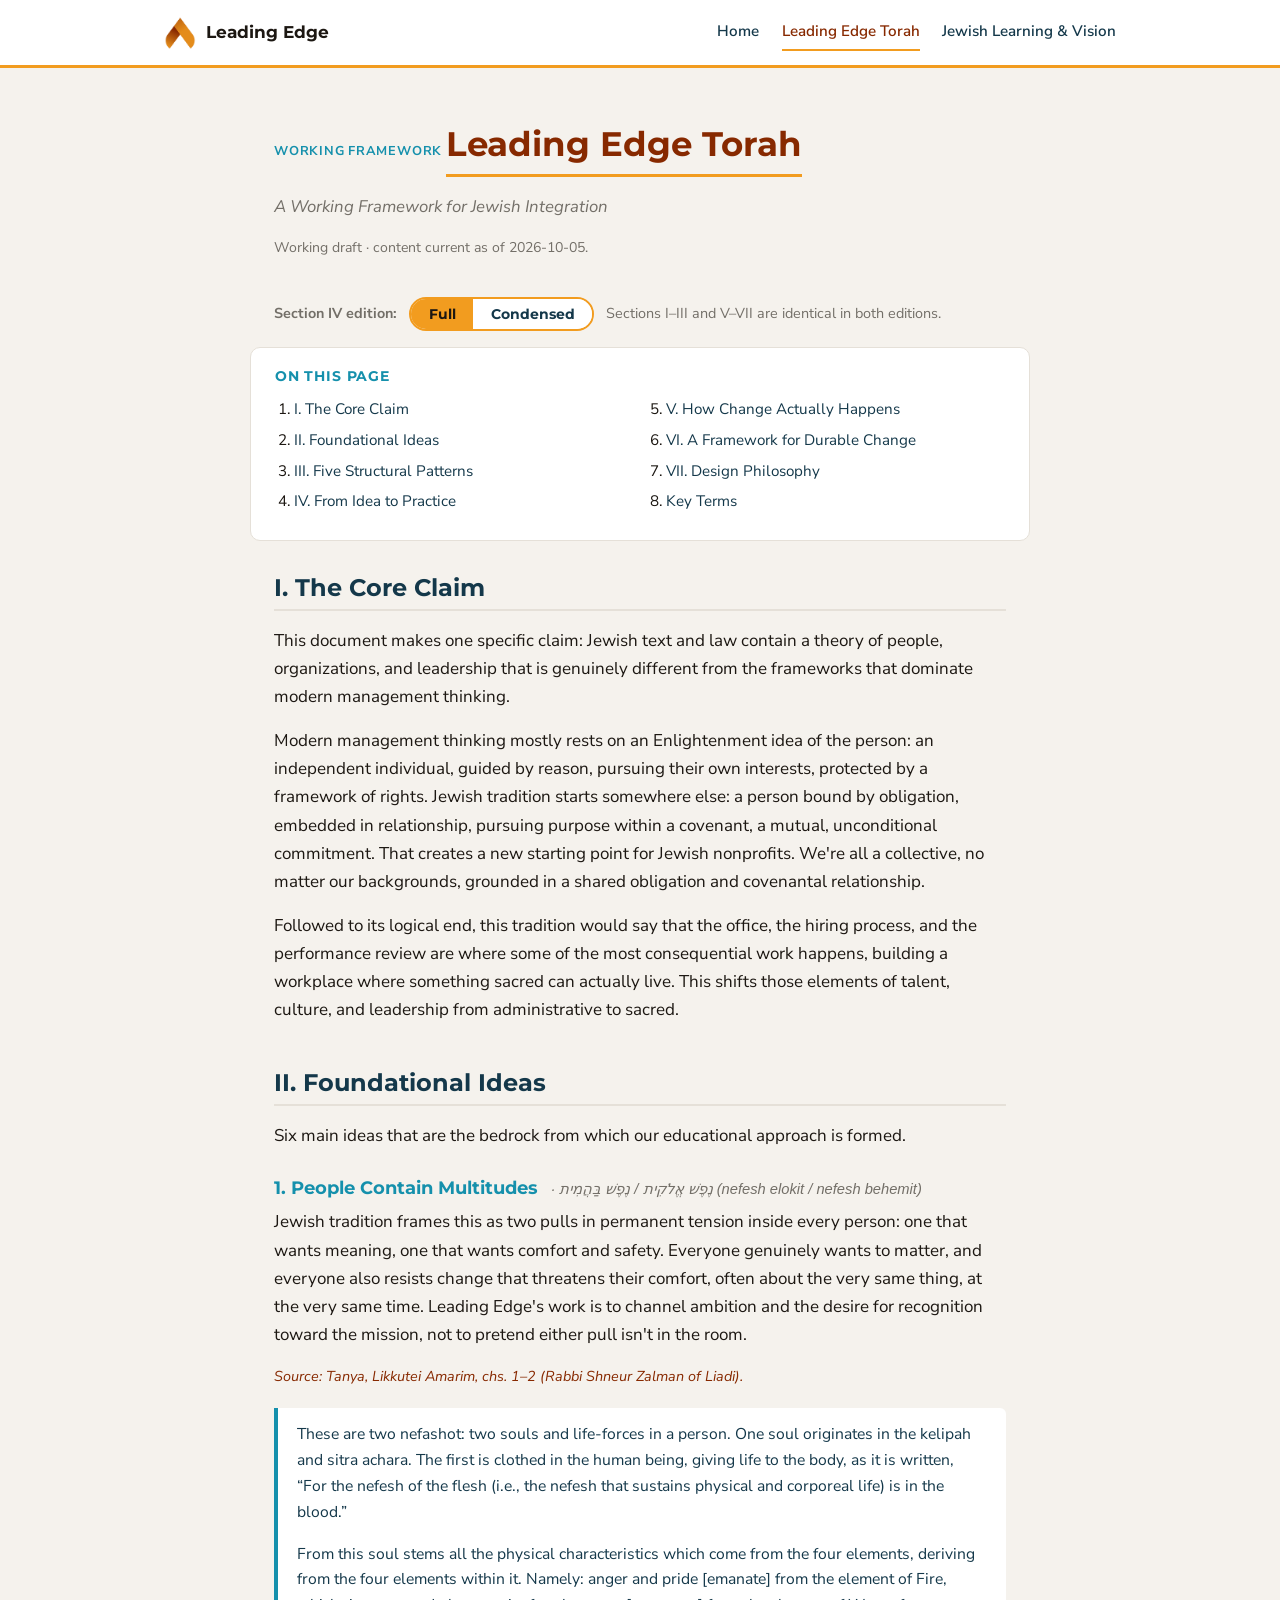
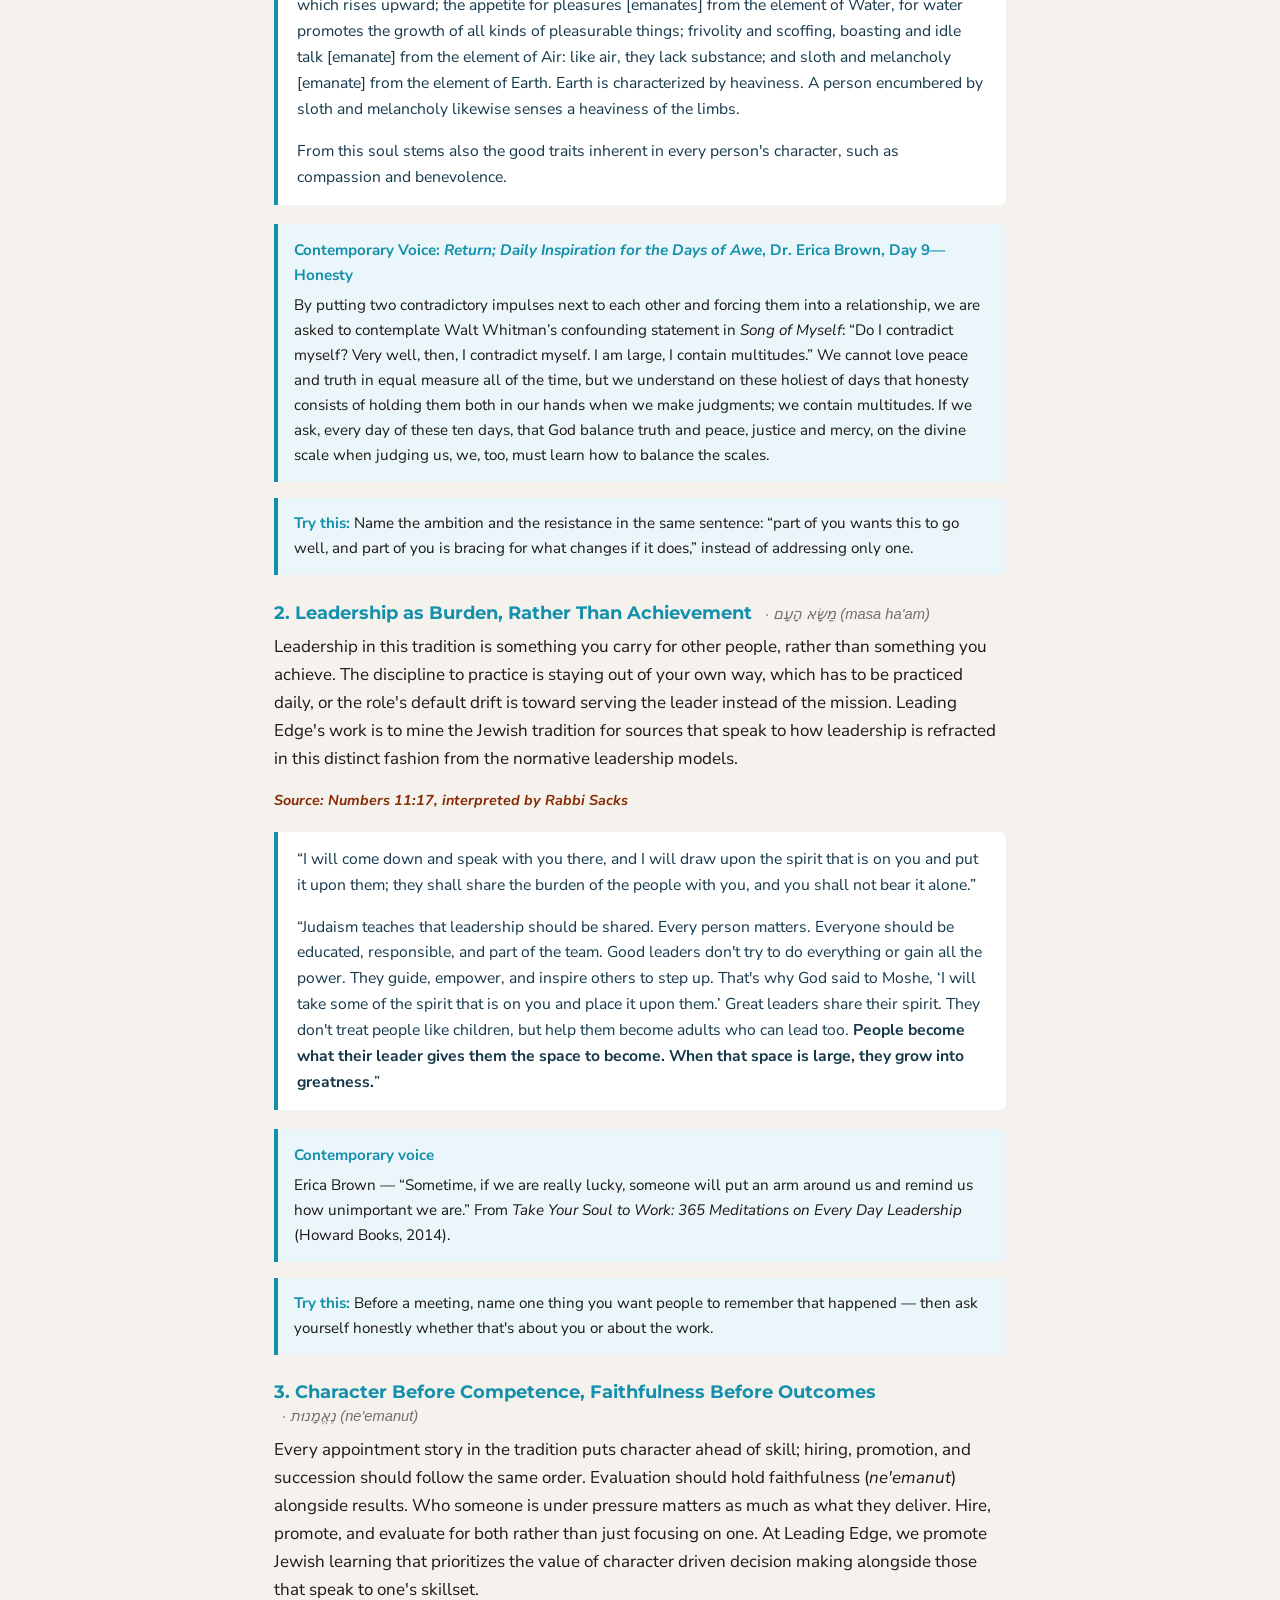
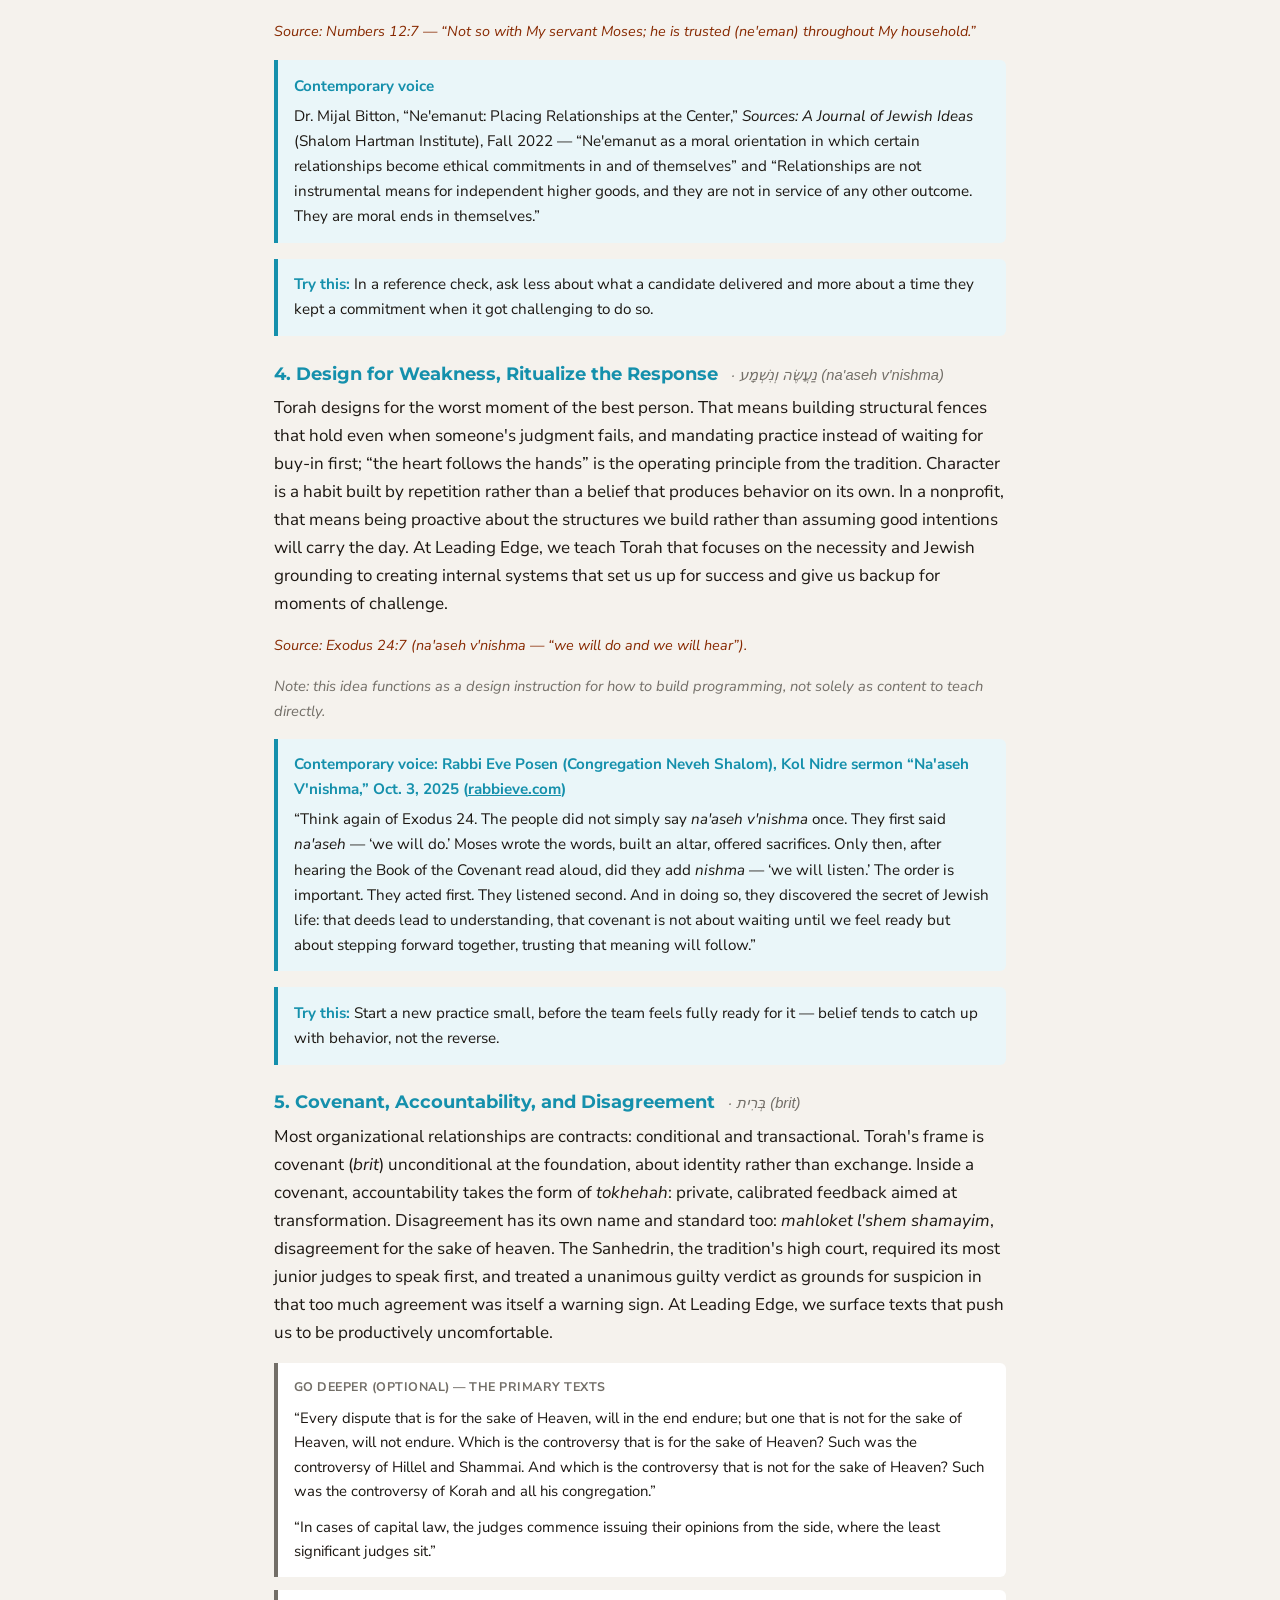
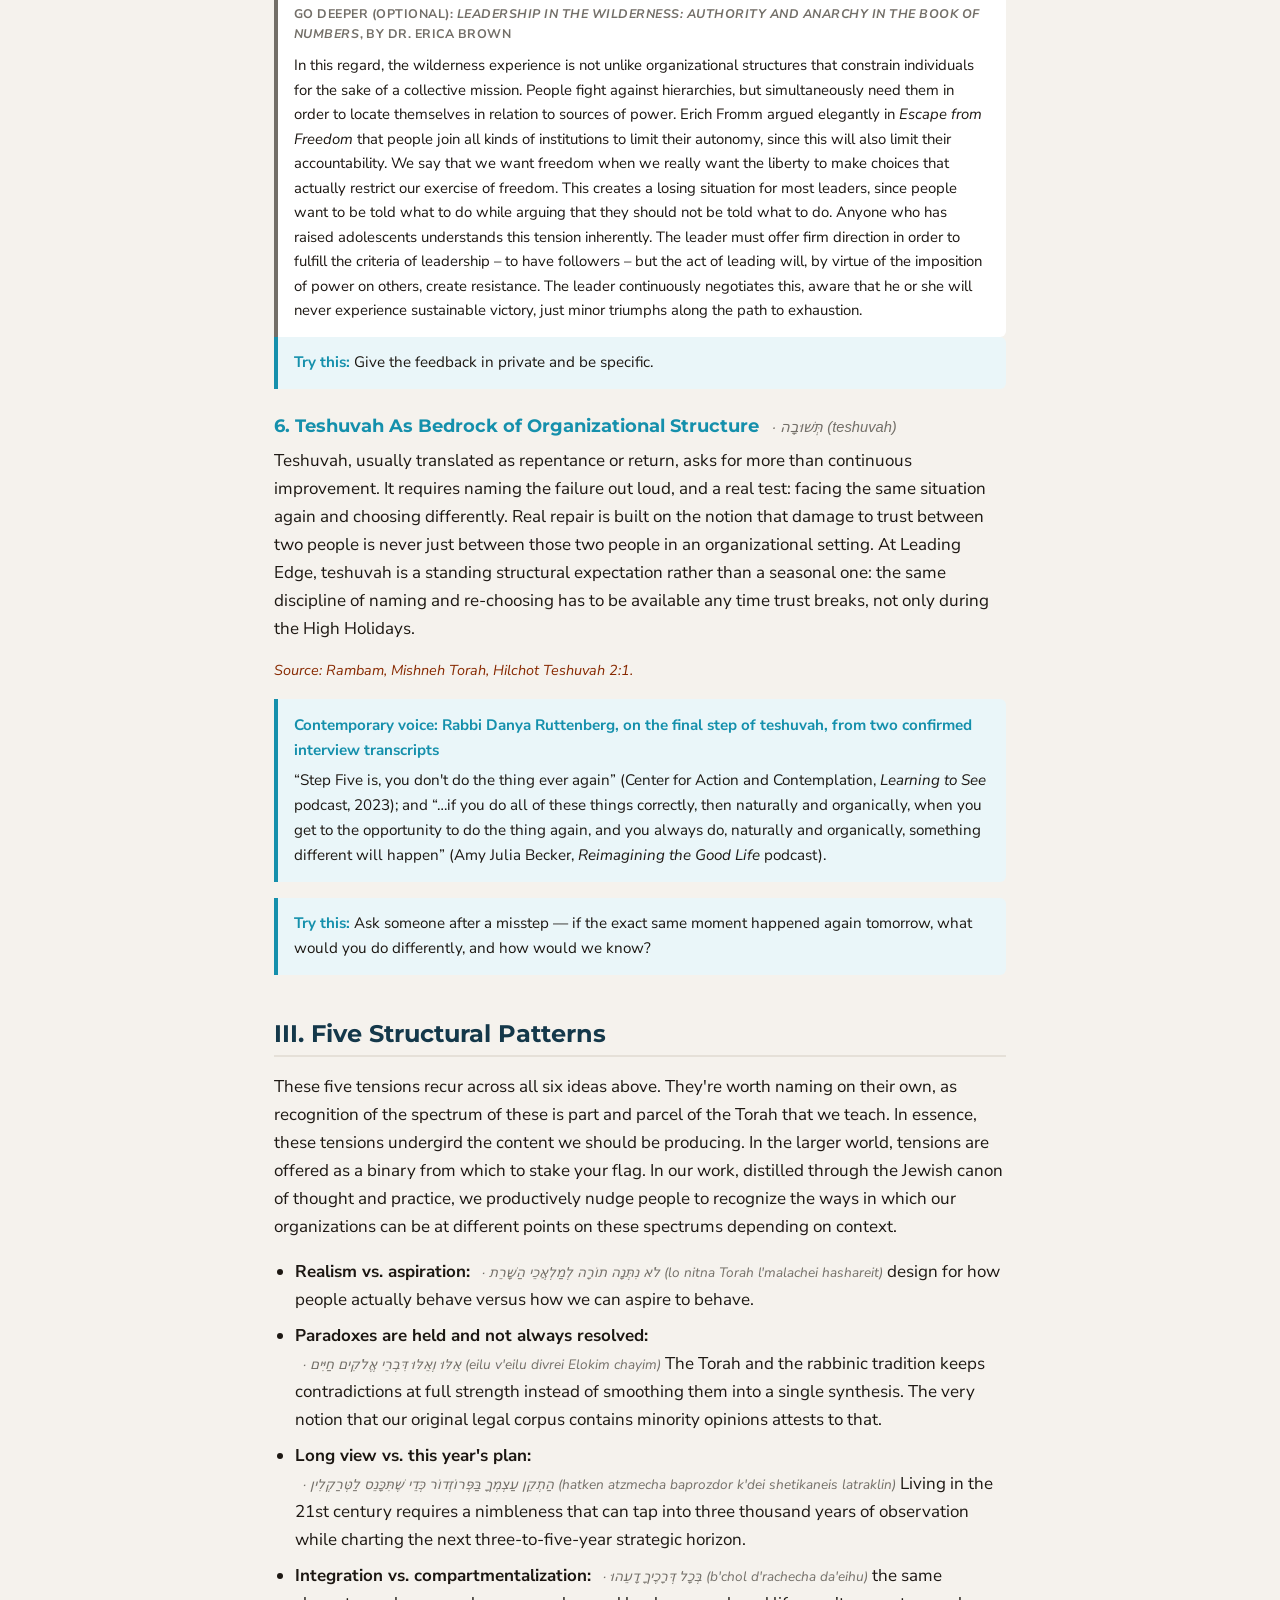
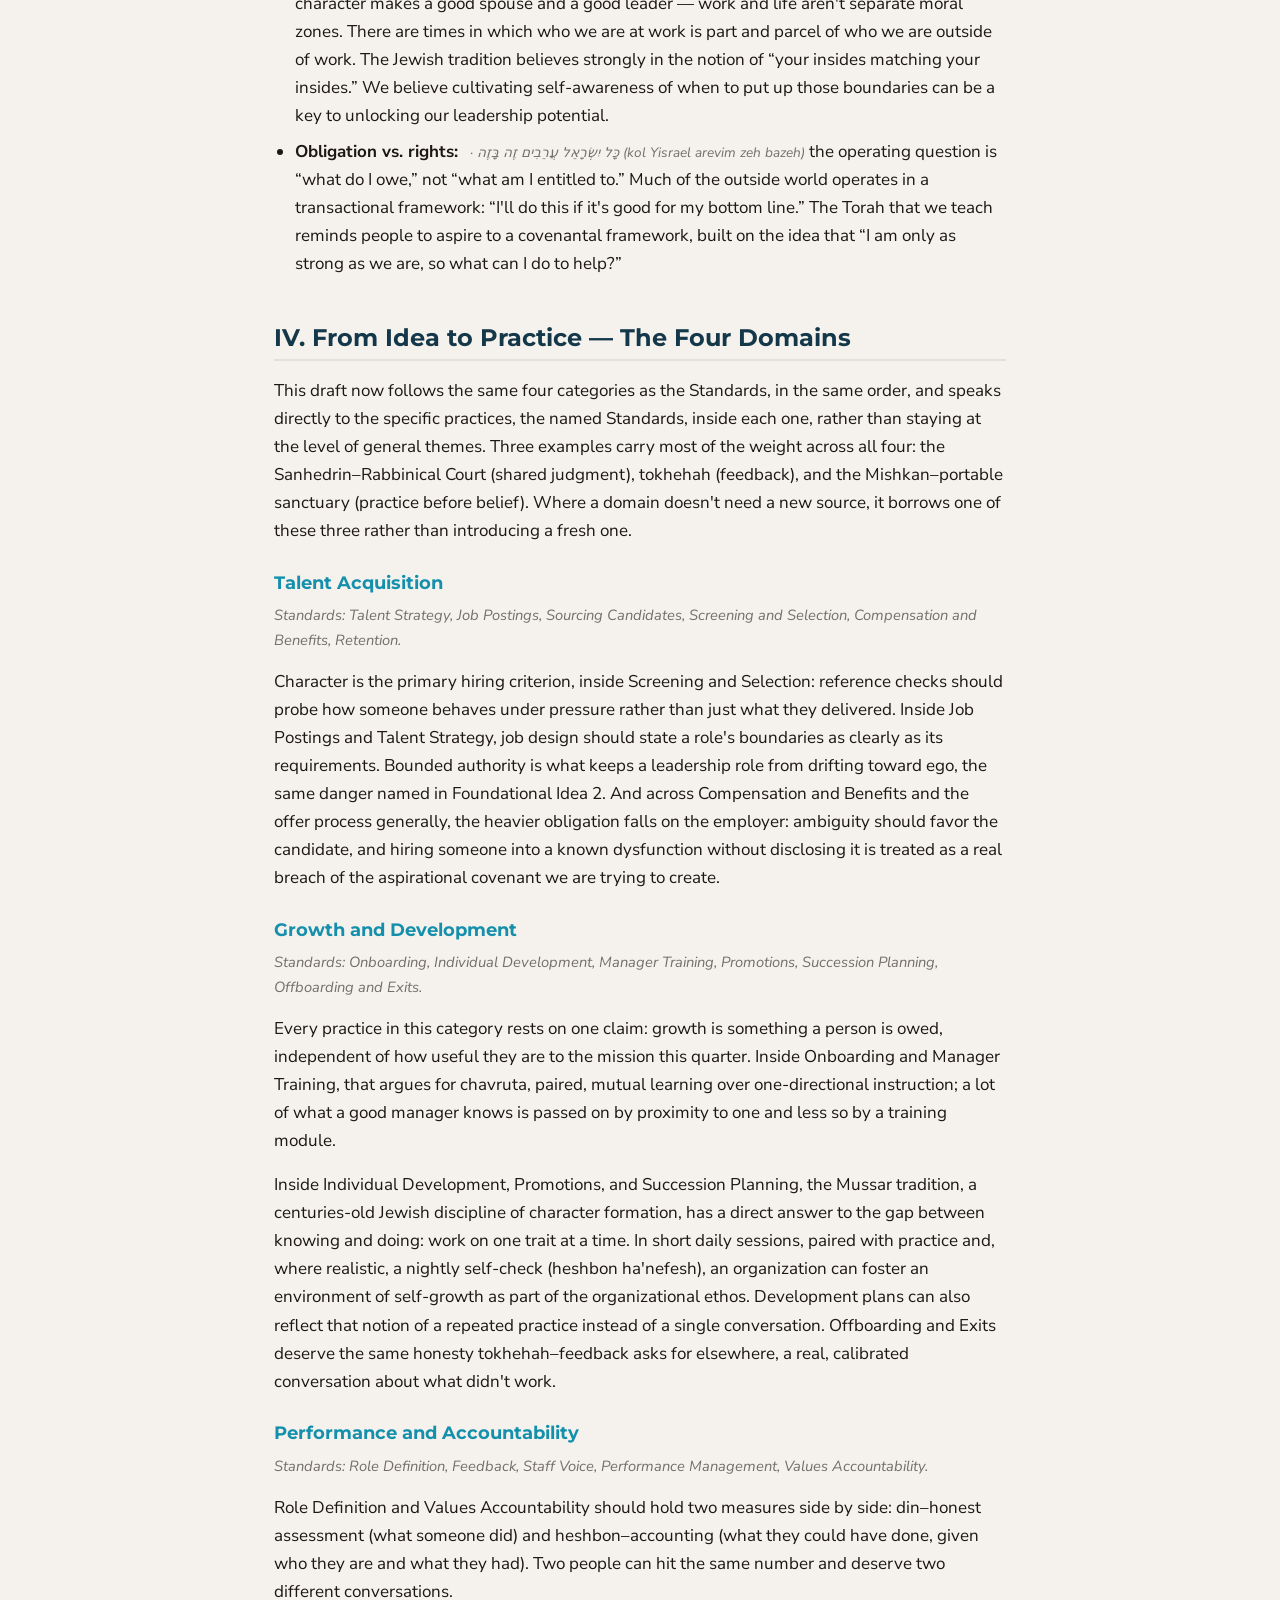
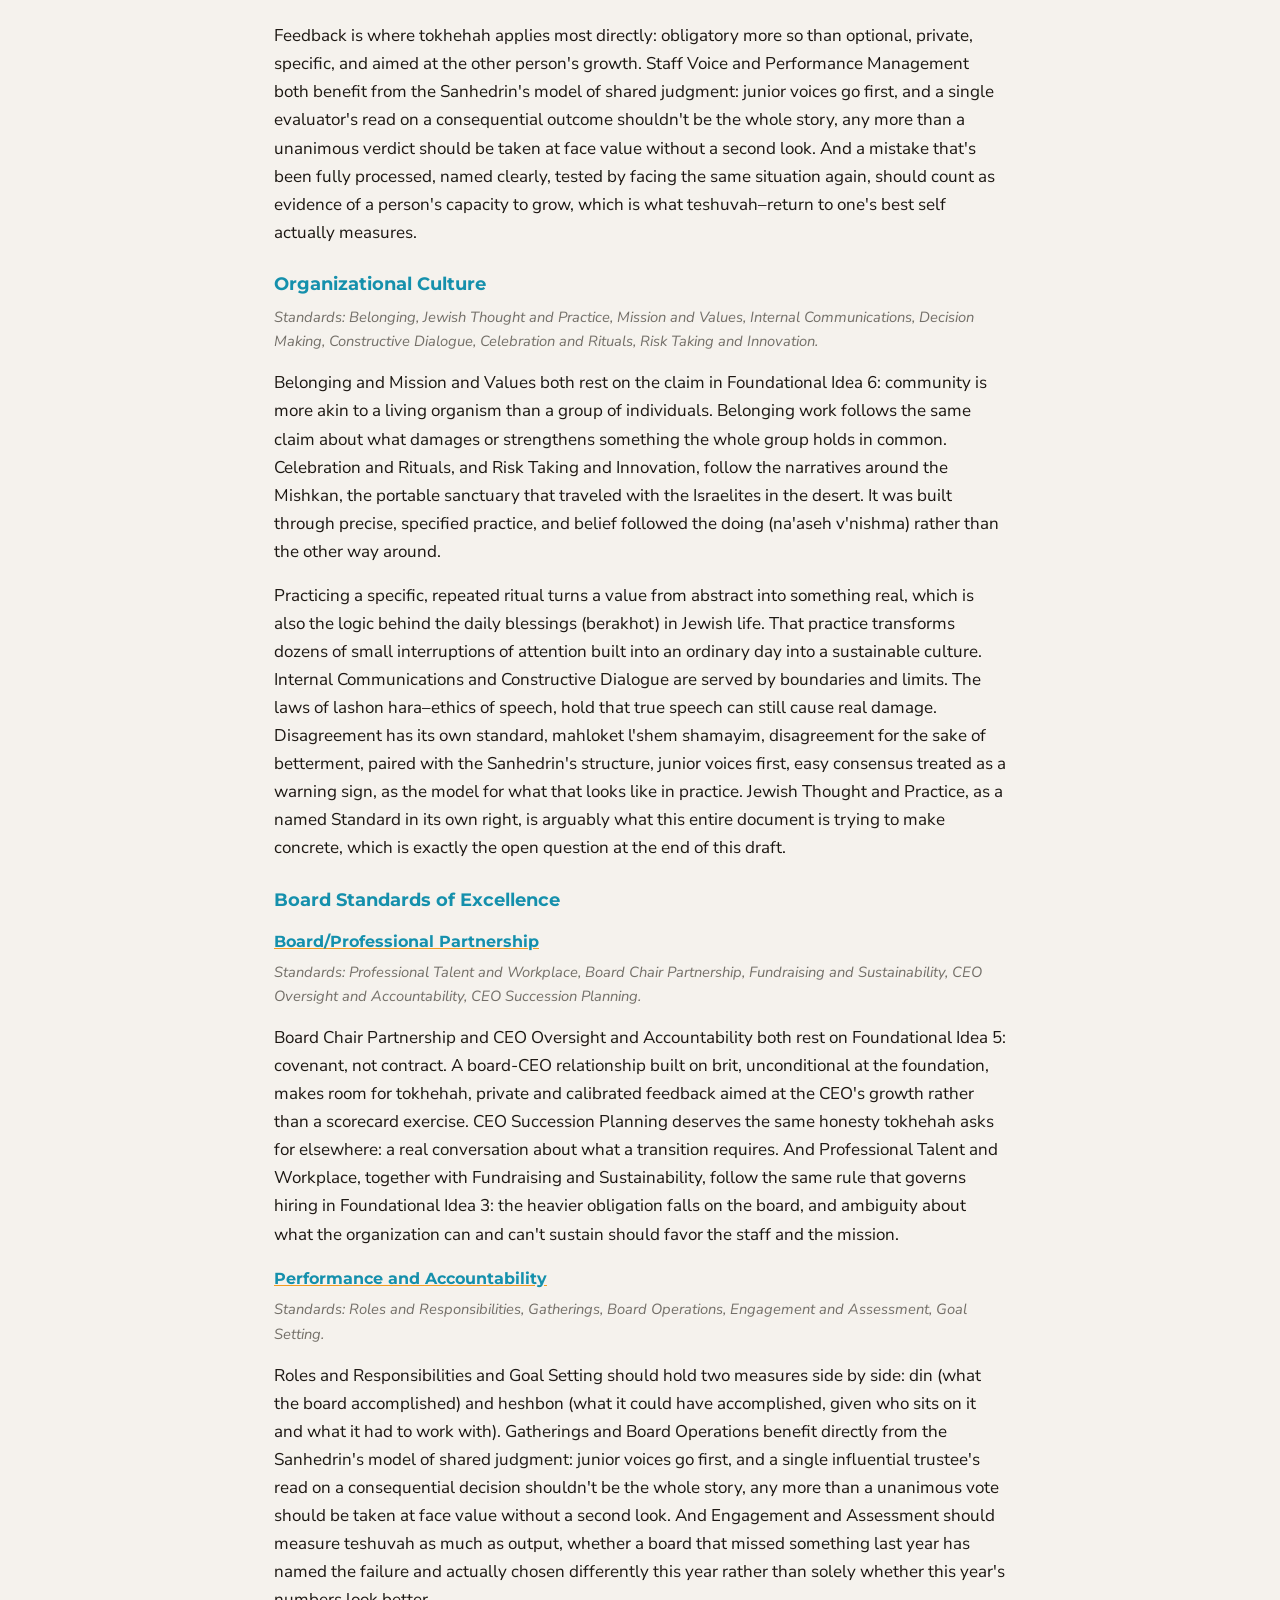
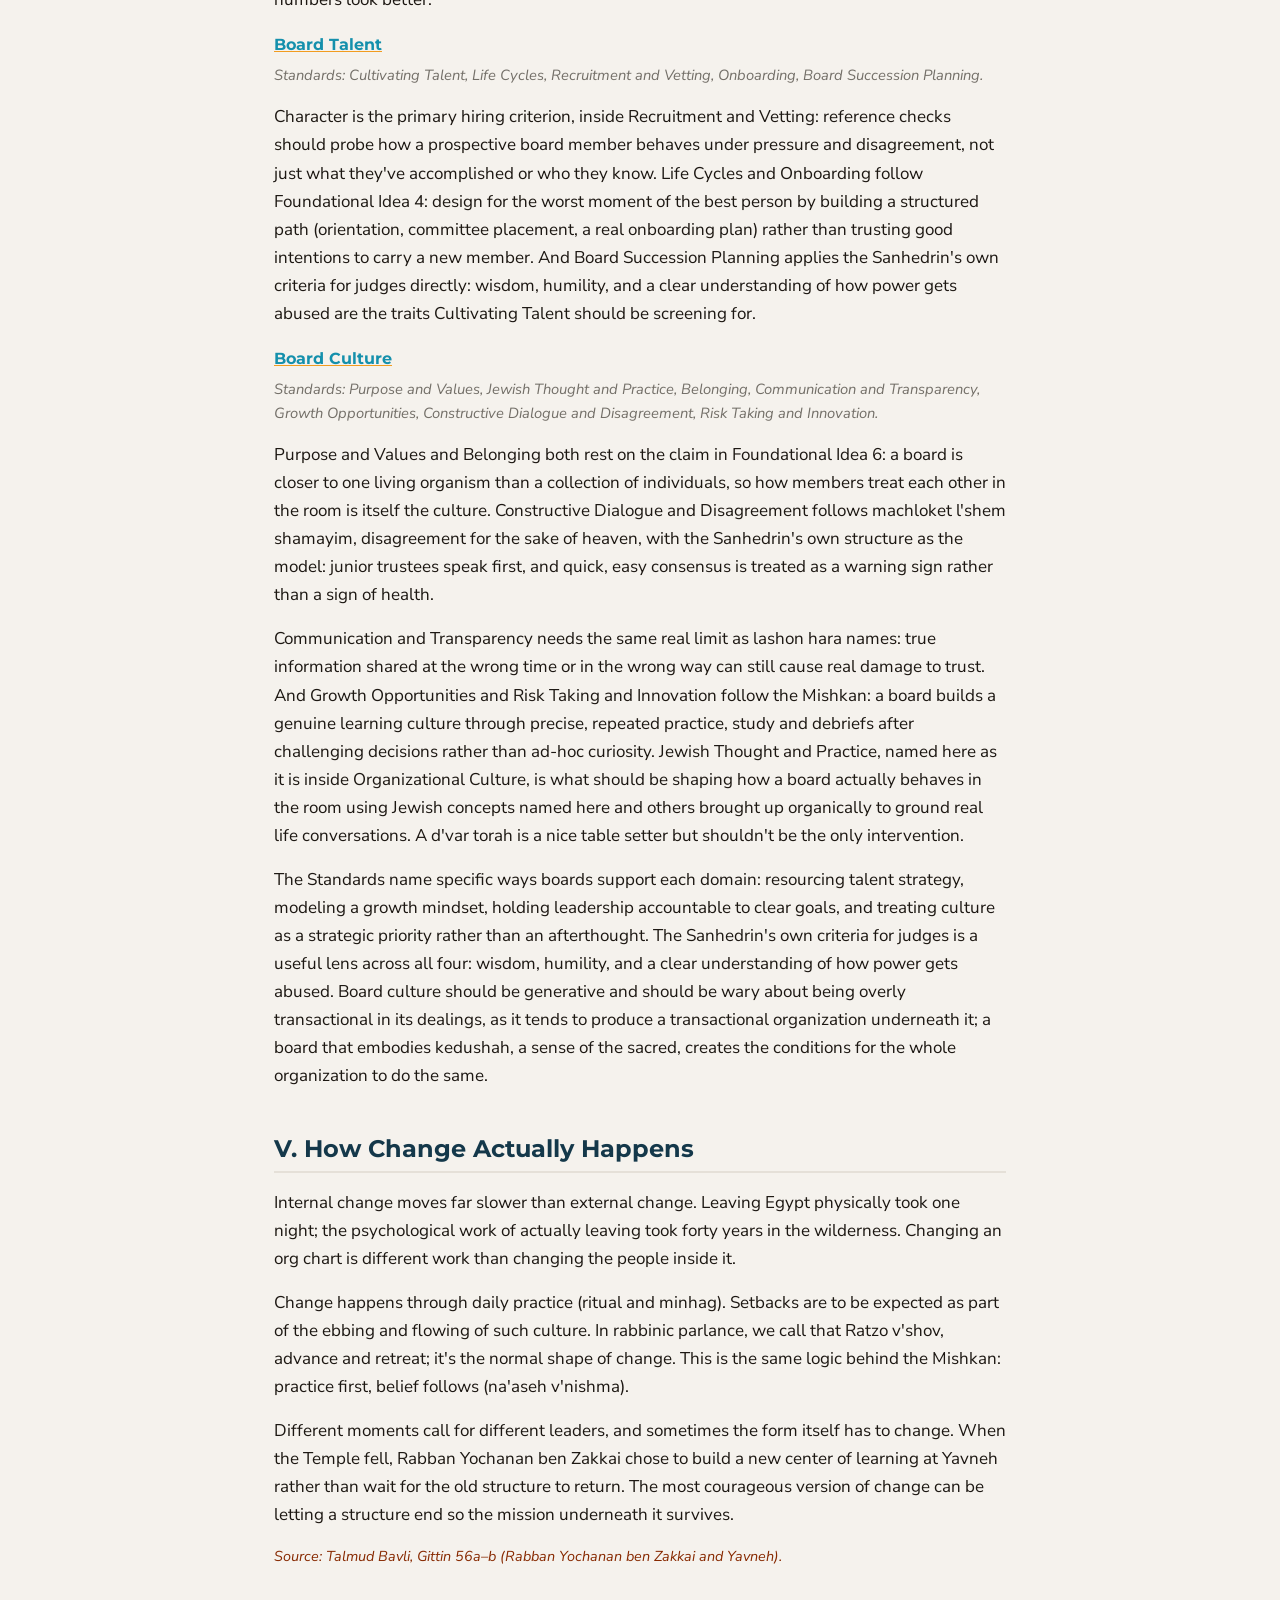
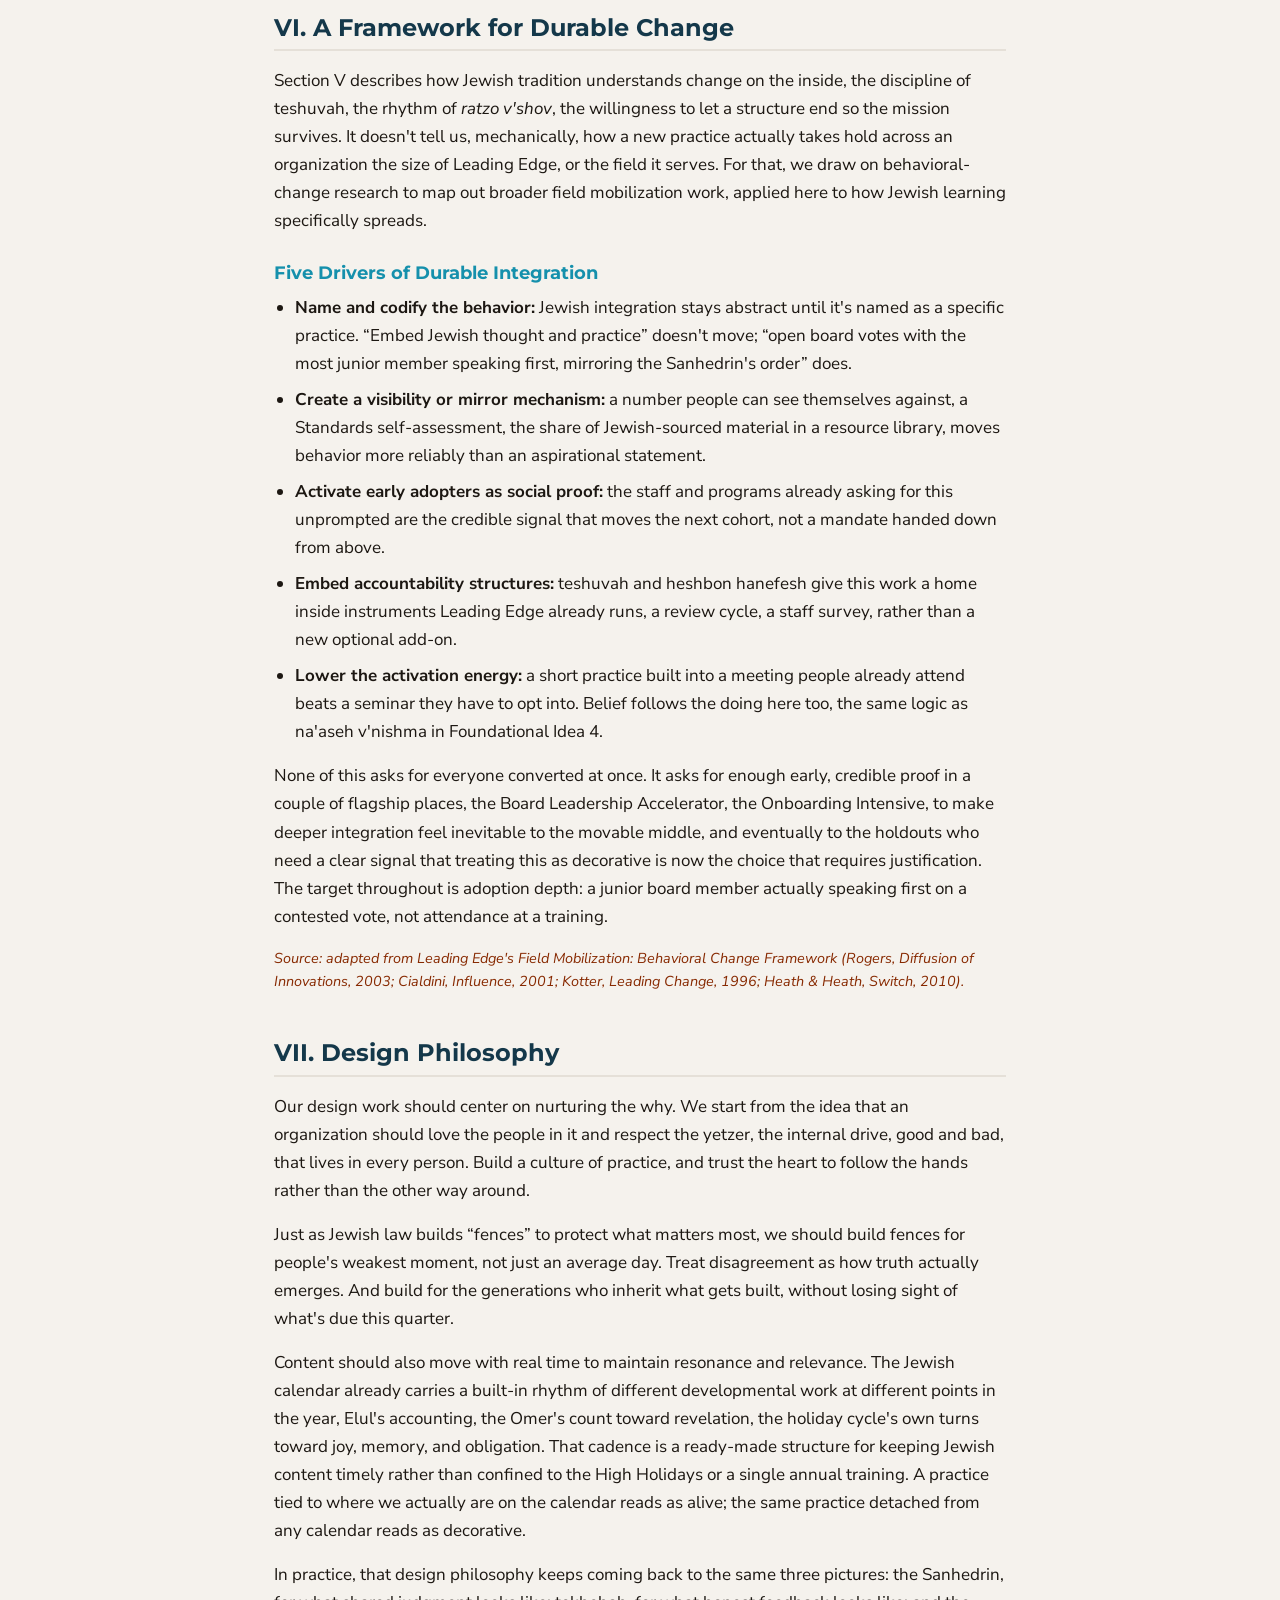
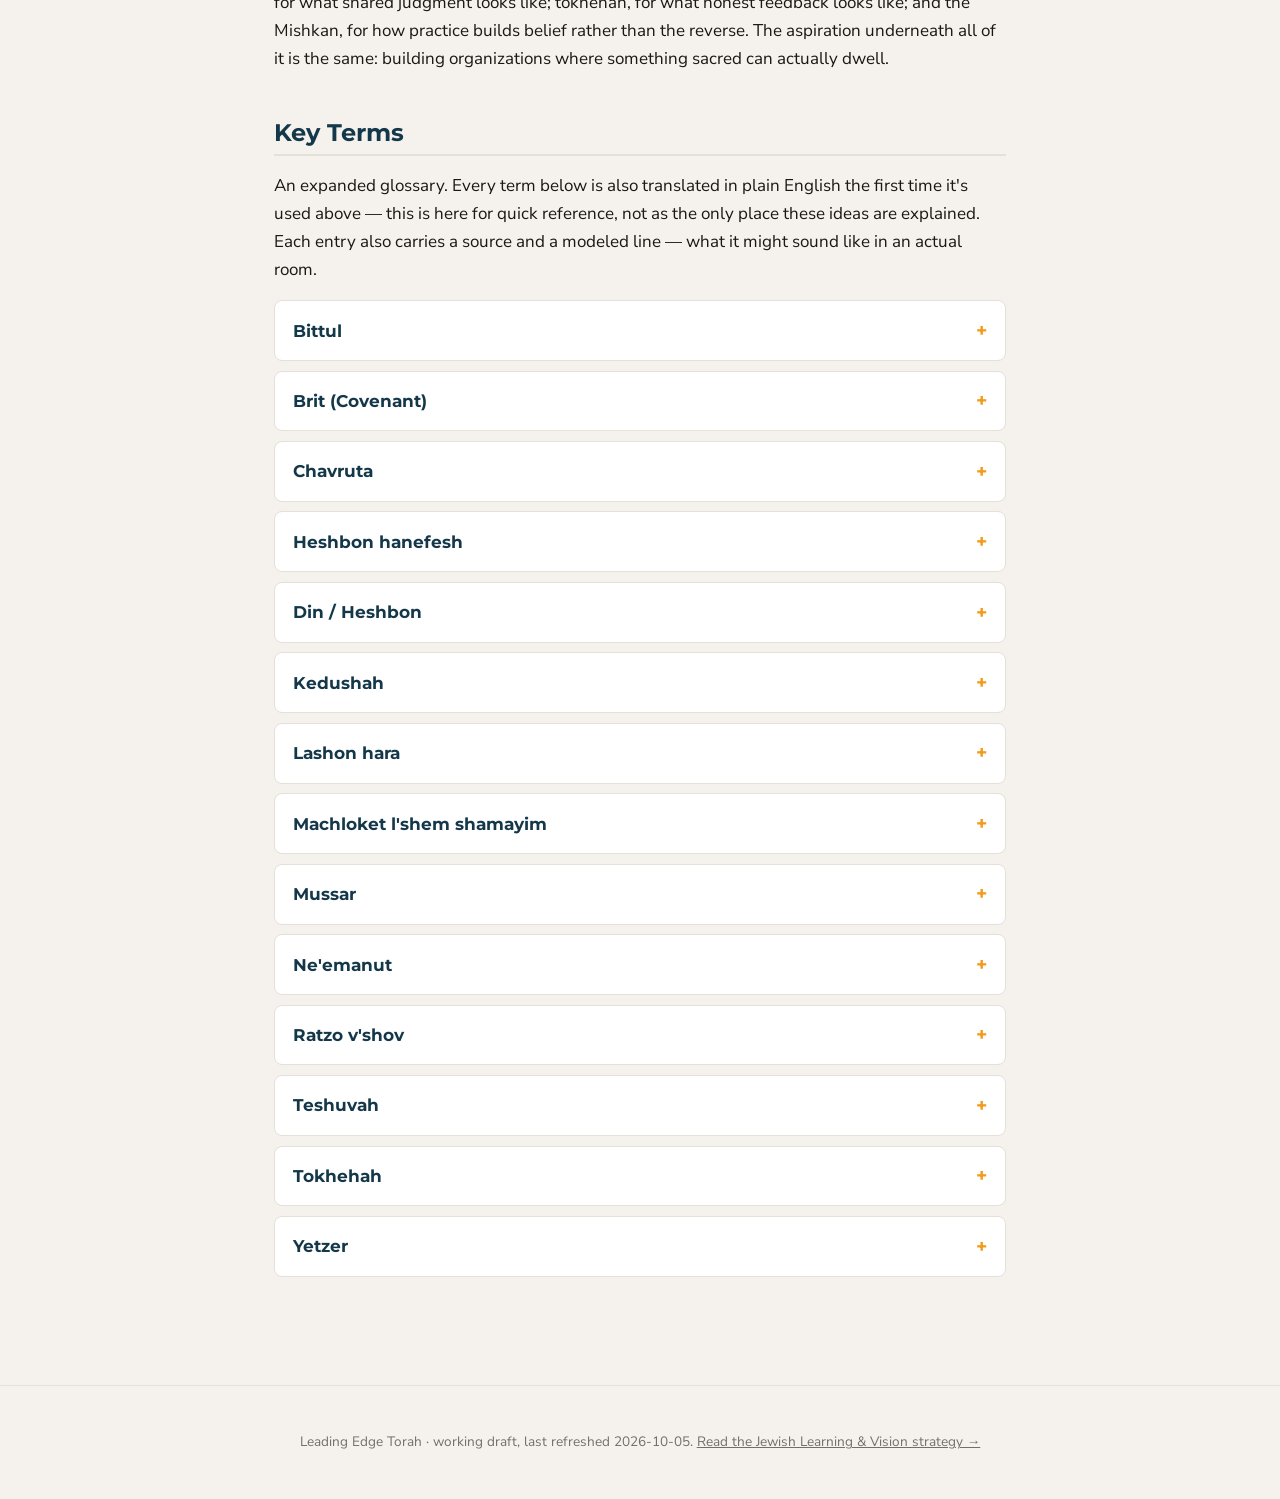
==== commit b1f3a3a3: "Sync Torah and Vision pages with today's source-doc edits Re-pulled both canonical docs (Leading Edg" ====
--- a/torah.html
+++ b/torah.html
@@ -31,7 +31,7 @@
   <span class="eyebrow">Working Framework</span>
   <h1>Leading Edge Torah</h1>
   <p class="subtitle">A Working Framework for Jewish Integration</p>
-  <p class="doc-meta">Working draft &middot; content current as of 2026-09-25.</p>
+  <p class="doc-meta">Working draft &middot; content current as of 2026-10-05.</p>
 </div>
 
 <div class="edition-toggle">
@@ -40,7 +40,7 @@
     <button type="button" data-edition="full" class="active">Full</button>
     <button type="button" data-edition="condensed">Condensed</button>
   </div>
-  <span class="label" style="font-weight:400;">Sections I&ndash;III and V&ndash;VI are identical in both editions.</span>
+  <span class="label" style="font-weight:400;">Sections I&ndash;III and V&ndash;VII are identical in both editions.</span>
 </div>
 
 <nav class="toc">
@@ -52,7 +52,8 @@
       <li><a href="#structural-patterns">III. Five Structural Patterns</a></li>
       <li><a href="#idea-to-practice">IV. From Idea to Practice</a></li>
       <li><a href="#how-change-happens">V. How Change Actually Happens</a></li>
-      <li><a href="#design-philosophy">VI. Design Philosophy</a></li>
+      <li><a href="#durable-change">VI. A Framework for Durable Change</a></li>
+      <li><a href="#design-philosophy">VII. Design Philosophy</a></li>
       <li><a href="#key-terms">Key Terms</a></li>
     </ol>
   </div>
@@ -71,7 +72,7 @@
     <h2>II. Foundational Ideas</h2>
     <p>Six main ideas that are the bedrock from which our educational approach is formed.</p>
 
-    <h3>1. People Contain Multitudes</h3>
+    <h3>1. People Contain Multitudes <span class="term-translit">&middot; נֶפֶשׁ אֱלֹקִית / נֶפֶשׁ בַּהֲמִית <em>(nefesh elokit / nefesh behemit)</em></span></h3>
     <p>Jewish tradition frames this as two pulls in permanent tension inside every person: one that wants meaning, one that wants comfort and safety. Everyone genuinely wants to matter, and everyone also resists change that threatens their comfort, often about the very same thing, at the very same time. Leading Edge's work is to channel ambition and the desire for recognition toward the mission, not to pretend either pull isn't in the room.</p>
     <p class="source-note">Source: Tanya, Likkutei Amarim, chs. 1&ndash;2 (Rabbi Shneur Zalman of Liadi).</p>
     <blockquote>
@@ -82,7 +83,7 @@
     <p class="contemporary-voice"><span class="label">Contemporary Voice: <em>Return; Daily Inspiration for the Days of Awe</em>, Dr. Erica Brown, Day 9&mdash;Honesty</span>By putting two contradictory impulses next to each other and forcing them into a relationship, we are asked to contemplate Walt Whitman&rsquo;s confounding statement in <em>Song of Myself</em>: &ldquo;Do I contradict myself? Very well, then, I contradict myself. I am large, I contain multitudes.&rdquo; We cannot love peace and truth in equal measure all of the time, but we understand on these holiest of days that honesty consists of holding them both in our hands when we make judgments; we contain multitudes. If we ask, every day of these ten days, that God balance truth and peace, justice and mercy, on the divine scale when judging us, we, too, must learn how to balance the scales.</p>
     <p class="try-this"><strong>Try this:</strong> Name the ambition and the resistance in the same sentence: &ldquo;part of you wants this to go well, and part of you is bracing for what changes if it does,&rdquo; instead of addressing only one.</p>
 
-    <h3>2. Leadership as Burden, Rather Than Achievement</h3>
+    <h3>2. Leadership as Burden, Rather Than Achievement <span class="term-translit">&middot; מַשָּׂא הָעָם <em>(masa ha'am)</em></span></h3>
     <p>Leadership in this tradition is something you carry for other people, rather than something you achieve. The discipline to practice is staying out of your own way, which has to be practiced daily, or the role's default drift is toward serving the leader instead of the mission. Leading Edge's work is to mine the Jewish tradition for sources that speak to how leadership is refracted in this distinct fashion from the normative leadership models.</p>
     <p class="source-note"><strong>Source: Numbers 11:17, interpreted by Rabbi Sacks</strong></p>
     <blockquote>
@@ -92,20 +93,20 @@
     <p class="contemporary-voice"><span class="label">Contemporary voice</span>Erica Brown &mdash; &ldquo;Sometime, if we are really lucky, someone will put an arm around us and remind us how unimportant we are.&rdquo; From <em>Take Your Soul to Work: 365 Meditations on Every Day Leadership</em> (Howard Books, 2014).</p>
     <p class="try-this"><strong>Try this:</strong> Before a meeting, name one thing you want people to remember that happened &mdash; then ask yourself honestly whether that's about you or about the work.</p>
 
-    <h3>3. Character Before Competence, Faithfulness Before Outcomes</h3>
+    <h3>3. Character Before Competence, Faithfulness Before Outcomes <span class="term-translit">&middot; נֶאֱמָנוּת <em>(ne'emanut)</em></span></h3>
     <p>Every appointment story in the tradition puts character ahead of skill; hiring, promotion, and succession should follow the same order. Evaluation should hold faithfulness (<em>ne'emanut</em>) alongside results. Who someone is under pressure matters as much as what they deliver. Hire, promote, and evaluate for both rather than just focusing on one. At Leading Edge, we promote Jewish learning that prioritizes the value of character driven decision making alongside those that speak to one's skillset.</p>
     <p class="source-note">Source: Numbers 12:7 &mdash; &ldquo;Not so with My servant Moses; he is trusted (ne'eman) throughout My household.&rdquo;</p>
     <p class="contemporary-voice"><span class="label">Contemporary voice</span>Dr. Mijal Bitton, &ldquo;Ne'emanut: Placing Relationships at the Center,&rdquo; <em>Sources: A Journal of Jewish Ideas</em> (Shalom Hartman Institute), Fall 2022 &mdash; &ldquo;Ne'emanut as a moral orientation in which certain relationships become ethical commitments in and of themselves&rdquo; and &ldquo;Relationships are not instrumental means for independent higher goods, and they are not in service of any other outcome. They are moral ends in themselves.&rdquo;</p>
     <p class="try-this"><strong>Try this:</strong> In a reference check, ask less about what a candidate delivered and more about a time they kept a commitment when it got challenging to do so.</p>
 
-    <h3>4. Design for Weakness, Ritualize the Response</h3>
+    <h3>4. Design for Weakness, Ritualize the Response <span class="term-translit">&middot; נַעֲשֶׂה וְנִשְׁמָע <em>(na'aseh v'nishma)</em></span></h3>
     <p>Torah designs for the worst moment of the best person. That means building structural fences that hold even when someone's judgment fails, and mandating practice instead of waiting for buy-in first; &ldquo;the heart follows the hands&rdquo; is the operating principle from the tradition. Character is a habit built by repetition rather than a belief that produces behavior on its own. In a nonprofit, that means being proactive about the structures we build rather than assuming good intentions will carry the day. At Leading Edge, we teach Torah that focuses on the necessity and Jewish grounding to creating internal systems that set us up for success and give us backup for moments of challenge.</p>
     <p class="source-note">Source: Exodus 24:7 (na'aseh v'nishma &mdash; &ldquo;we will do and we will hear&rdquo;).</p>
     <p class="standards-note">Note: this idea functions as a design instruction for how to build programming, not solely as content to teach directly.</p>
     <p class="contemporary-voice"><span class="label">Contemporary voice: Rabbi Eve Posen (Congregation Neveh Shalom), Kol Nidre sermon &ldquo;Na'aseh V'nishma,&rdquo; Oct. 3, 2025 (<a href="http://rabbieve.com" target="_blank" rel="noopener">rabbieve.com</a>)</span>&ldquo;Think again of Exodus 24. The people did not simply say <em>na'aseh v'nishma</em> once. They first said <em>na'aseh</em> &mdash; &lsquo;we will do.&rsquo; Moses wrote the words, built an altar, offered sacrifices. Only then, after hearing the Book of the Covenant read aloud, did they add <em>nishma</em> &mdash; &lsquo;we will listen.&rsquo; The order is important. They acted first. They listened second. And in doing so, they discovered the secret of Jewish life: that deeds lead to understanding, that covenant is not about waiting until we feel ready but about stepping forward together, trusting that meaning will follow.&rdquo;</p>
     <p class="try-this"><strong>Try this:</strong> Start a new practice small, before the team feels fully ready for it &mdash; belief tends to catch up with behavior, not the reverse.</p>
 
-    <h3>5. Covenant, Accountability, and Disagreement</h3>
+    <h3>5. Covenant, Accountability, and Disagreement <span class="term-translit">&middot; בְּרִית <em>(brit)</em></span></h3>
     <p>Most organizational relationships are contracts: conditional and transactional. Torah's frame is covenant (<em>brit</em>) unconditional at the foundation, about identity rather than exchange. Inside a covenant, accountability takes the form of <em>tokhehah</em>: private, calibrated feedback aimed at transformation. Disagreement has its own name and standard too: <em>mahloket l'shem shamayim</em>, disagreement for the sake of heaven. The Sanhedrin, the tradition's high court, required its most junior judges to speak first, and treated a unanimous guilty verdict as grounds for suspicion in that too much agreement was itself a warning sign. At Leading Edge, we surface texts that push us to be productively uncomfortable.</p>
     <div class="go-deeper">
       <span class="label">Go deeper (optional) &mdash; the primary texts</span>
@@ -118,11 +119,10 @@
     </div>
     <p class="try-this"><strong>Try this:</strong> Give the feedback in private and be specific.</p>
 
-    <h3>6. Time, Teshuvah, and Community as Organism</h3>
-    <p>Different periods of the calendar (Elul, the Omer, and other holiday-adjacent mechanisms) carry different developmental work. Teshuvah, usually translated as repentance or return, asks for more than continuous improvement. It requires naming the failure out loud, and a real test: facing the same situation again and choosing differently. Real repair is built on the notion that damage to trust between two people is never just between those two people in an organizational setting. At Leading Edge, we lean on the Jewish calendar's cadence to provide thought and practice to particular programming that is happening at that moment in the year.</p>
+    <h3>6. Teshuvah As Bedrock of Organizational Structure <span class="term-translit">&middot; תְּשׁוּבָה <em>(teshuvah)</em></span></h3>
+    <p>Teshuvah, usually translated as repentance or return, asks for more than continuous improvement. It requires naming the failure out loud, and a real test: facing the same situation again and choosing differently. Real repair is built on the notion that damage to trust between two people is never just between those two people in an organizational setting. At Leading Edge, teshuvah is a standing structural expectation rather than a seasonal one: the same discipline of naming and re-choosing has to be available any time trust breaks, not only during the High Holidays.</p>
     <p class="source-note">Source: Rambam, Mishneh Torah, Hilchot Teshuvah 2:1.</p>
     <p class="contemporary-voice"><span class="label">Contemporary voice: Rabbi Danya Ruttenberg, on the final step of teshuvah, from two confirmed interview transcripts</span>&ldquo;Step Five is, you don't do the thing ever again&rdquo; (Center for Action and Contemplation, <em>Learning to See</em> podcast, 2023); and &ldquo;&hellip;if you do all of these things correctly, then naturally and organically, when you get to the opportunity to do the thing again, and you always do, naturally and organically, something different will happen&rdquo; (Amy Julia Becker, <em>Reimagining the Good Life</em> podcast).</p>
-    <p class="contemporary-voice"><span class="label">Contemporary voice: Rabbi Sharon Brous, <em>The Amen Effect: Ancient Wisdom to Mend Our Broken Hearts and World</em> (Avery, 2024)</span>&ldquo;You show up for the celebration, and you show up for the funeral. Err on the side of presence.&rdquo;</p>
     <p class="try-this"><strong>Try this:</strong> Ask someone after a misstep &mdash; if the exact same moment happened again tomorrow, what would you do differently, and how would we know?</p>
   </section>
 
@@ -130,11 +130,11 @@
     <h2>III. Five Structural Patterns</h2>
     <p>These five tensions recur across all six ideas above. They're worth naming on their own, as recognition of the spectrum of these is part and parcel of the Torah that we teach. In essence, these tensions undergird the content we should be producing. In the larger world, tensions are offered as a binary from which to stake your flag. In our work, distilled through the Jewish canon of thought and practice, we productively nudge people to recognize the ways in which our organizations can be at different points on these spectrums depending on context.</p>
     <ul>
-      <li><strong>Realism vs. aspiration:</strong> design for how people actually behave versus how we can aspire to behave.</li>
-      <li><strong>Paradoxes are held and not always resolved:</strong> The Torah and the rabbinic tradition keeps contradictions at full strength instead of smoothing them into a single synthesis. The very notion that our original legal corpus contains minority opinions attests to that.</li>
-      <li><strong>Long view vs. this year's plan:</strong> Living in the 21st century requires a nimbleness that can tap into three thousand years of observation while charting the next three-to-five-year strategic horizon.</li>
-      <li><strong>Integration vs. compartmentalization:</strong> the same character makes a good spouse and a good leader &mdash; work and life aren't separate moral zones. There are times in which who we are at work is part and parcel of who we are outside of work. The Jewish tradition believes strongly in the notion of &ldquo;your insides matching your insides.&rdquo; We believe cultivating self-awareness of when to put up those boundaries can be a key to unlocking our leadership potential.</li>
-      <li><strong>Obligation vs. rights:</strong> the operating question is &ldquo;what do I owe,&rdquo; not &ldquo;what am I entitled to.&rdquo; Much of the outside world operates in a transactional framework: &ldquo;I'll do this if it's good for my bottom line.&rdquo; The Torah that we teach reminds people to aspire to a covenantal framework, built on the idea that &ldquo;I am only as strong as we are, so what can I do to help?&rdquo;</li>
+      <li><strong>Realism vs. aspiration:</strong> <span class="term-translit">&middot; לֹא נִתְּנָה תוֹרָה לְמַלְאֲכֵי הַשָּׁרֵת <em>(lo nitna Torah l'malachei hashareit)</em></span> design for how people actually behave versus how we can aspire to behave.</li>
+      <li><strong>Paradoxes are held and not always resolved:</strong> <span class="term-translit">&middot; אֵלּוּ וְאֵלּוּ דִּבְרֵי אֱלֹקִים חַיִּים <em>(eilu v'eilu divrei Elokim chayim)</em></span> The Torah and the rabbinic tradition keeps contradictions at full strength instead of smoothing them into a single synthesis. The very notion that our original legal corpus contains minority opinions attests to that.</li>
+      <li><strong>Long view vs. this year's plan:</strong> <span class="term-translit">&middot; הַתְקֵן עַצְמְךָ בַּפְּרוֹזְדוֹר כְּדֵי שֶׁתִּכָּנֵס לַטְּרַקְלִין <em>(hatken atzmecha baprozdor k'dei shetikaneis latraklin)</em></span> Living in the 21st century requires a nimbleness that can tap into three thousand years of observation while charting the next three-to-five-year strategic horizon.</li>
+      <li><strong>Integration vs. compartmentalization:</strong> <span class="term-translit">&middot; בְּכָל דְּרָכֶיךָ דָעֵהוּ <em>(b'chol d'rachecha da'eihu)</em></span> the same character makes a good spouse and a good leader &mdash; work and life aren't separate moral zones. There are times in which who we are at work is part and parcel of who we are outside of work. The Jewish tradition believes strongly in the notion of &ldquo;your insides matching your insides.&rdquo; We believe cultivating self-awareness of when to put up those boundaries can be a key to unlocking our leadership potential.</li>
+      <li><strong>Obligation vs. rights:</strong> <span class="term-translit">&middot; כָּל יִשְׂרָאֵל עֲרֵבִים זֶה בָּזֶה <em>(kol Yisrael arevim zeh bazeh)</em></span> the operating question is &ldquo;what do I owe,&rdquo; not &ldquo;what am I entitled to.&rdquo; Much of the outside world operates in a transactional framework: &ldquo;I'll do this if it's good for my bottom line.&rdquo; The Torah that we teach reminds people to aspire to a covenantal framework, built on the idea that &ldquo;I am only as strong as we are, so what can I do to help?&rdquo;</li>
     </ul>
   </section>
 
@@ -257,10 +257,26 @@
     <p class="source-note">Source: Talmud Bavli, Gittin 56a&ndash;b (Rabban Yochanan ben Zakkai and Yavneh).</p>
   </section>
 
+  <section id="durable-change">
+    <h2>VI. A Framework for Durable Change</h2>
+    <p>Section V describes how Jewish tradition understands change on the inside, the discipline of teshuvah, the rhythm of <em>ratzo v'shov</em>, the willingness to let a structure end so the mission survives. It doesn't tell us, mechanically, how a new practice actually takes hold across an organization the size of Leading Edge, or the field it serves. For that, we draw on behavioral-change research to map out broader field mobilization work, applied here to how Jewish learning specifically spreads.</p>
+    <h3>Five Drivers of Durable Integration</h3>
+    <ul>
+      <li><strong>Name and codify the behavior:</strong> Jewish integration stays abstract until it's named as a specific practice. &ldquo;Embed Jewish thought and practice&rdquo; doesn't move; &ldquo;open board votes with the most junior member speaking first, mirroring the Sanhedrin's order&rdquo; does.</li>
+      <li><strong>Create a visibility or mirror mechanism:</strong> a number people can see themselves against, a Standards self-assessment, the share of Jewish-sourced material in a resource library, moves behavior more reliably than an aspirational statement.</li>
+      <li><strong>Activate early adopters as social proof:</strong> the staff and programs already asking for this unprompted are the credible signal that moves the next cohort, not a mandate handed down from above.</li>
+      <li><strong>Embed accountability structures:</strong> teshuvah and heshbon hanefesh give this work a home inside instruments Leading Edge already runs, a review cycle, a staff survey, rather than a new optional add-on.</li>
+      <li><strong>Lower the activation energy:</strong> a short practice built into a meeting people already attend beats a seminar they have to opt into. Belief follows the doing here too, the same logic as na'aseh v'nishma in Foundational Idea 4.</li>
+    </ul>
+    <p>None of this asks for everyone converted at once. It asks for enough early, credible proof in a couple of flagship places, the Board Leadership Accelerator, the Onboarding Intensive, to make deeper integration feel inevitable to the movable middle, and eventually to the holdouts who need a clear signal that treating this as decorative is now the choice that requires justification. The target throughout is adoption depth: a junior board member actually speaking first on a contested vote, not attendance at a training.</p>
+    <p class="source-note">Source: adapted from Leading Edge's Field Mobilization: Behavioral Change Framework (Rogers, <em>Diffusion of Innovations</em>, 2003; Cialdini, <em>Influence</em>, 2001; Kotter, <em>Leading Change</em>, 1996; Heath &amp; Heath, <em>Switch</em>, 2010).</p>
+  </section>
+
   <section id="design-philosophy">
-    <h2>VI. Design Philosophy</h2>
+    <h2>VII. Design Philosophy</h2>
     <p>Our design work should center on nurturing the why. We start from the idea that an organization should love the people in it and respect the yetzer, the internal drive, good and bad, that lives in every person. Build a culture of practice, and trust the heart to follow the hands rather than the other way around.</p>
     <p>Just as Jewish law builds &ldquo;fences&rdquo; to protect what matters most, we should build fences for people's weakest moment, not just an average day. Treat disagreement as how truth actually emerges. And build for the generations who inherit what gets built, without losing sight of what's due this quarter.</p>
+    <p>Content should also move with real time to maintain resonance and relevance. The Jewish calendar already carries a built-in rhythm of different developmental work at different points in the year, Elul's accounting, the Omer's count toward revelation, the holiday cycle's own turns toward joy, memory, and obligation. That cadence is a ready-made structure for keeping Jewish content timely rather than confined to the High Holidays or a single annual training. A practice tied to where we actually are on the calendar reads as alive; the same practice detached from any calendar reads as decorative.</p>
     <p>In practice, that design philosophy keeps coming back to the same three pictures: the Sanhedrin, for what shared judgment looks like; tokhehah, for what honest feedback looks like; and the Mishkan, for how practice builds belief rather than the reverse. The aspiration underneath all of it is the same: building organizations where something sacred can actually dwell.</p>
   </section>
 
@@ -399,7 +415,7 @@
 </div>
 
 <footer class="site-footer">
-  <p>Leading Edge Torah &middot; working draft, last refreshed 2026-09-25. <a href="vision.html">Read the Jewish Learning &amp; Vision strategy &rarr;</a></p>
+  <p>Leading Edge Torah &middot; working draft, last refreshed 2026-10-05. <a href="vision.html">Read the Jewish Learning &amp; Vision strategy &rarr;</a></p>
 </footer>
 
 <script src="assets/js/main.js"></script>
--- a/assets/css/style.css
+++ b/assets/css/style.css
@@ -313,6 +313,16 @@
   margin: 1.6rem 0 0.6rem;
 }
 
+.term-translit {
+  display: inline-block;
+  font-weight: 400;
+  font-style: italic;
+  font-size: 0.8em;
+  color: var(--stone-med);
+  margin-left: 0.5rem;
+}
+.term-translit em { font-style: italic; }
+
 .doc-body h4 {
   color: var(--ink-med);
   font-size: 1rem;
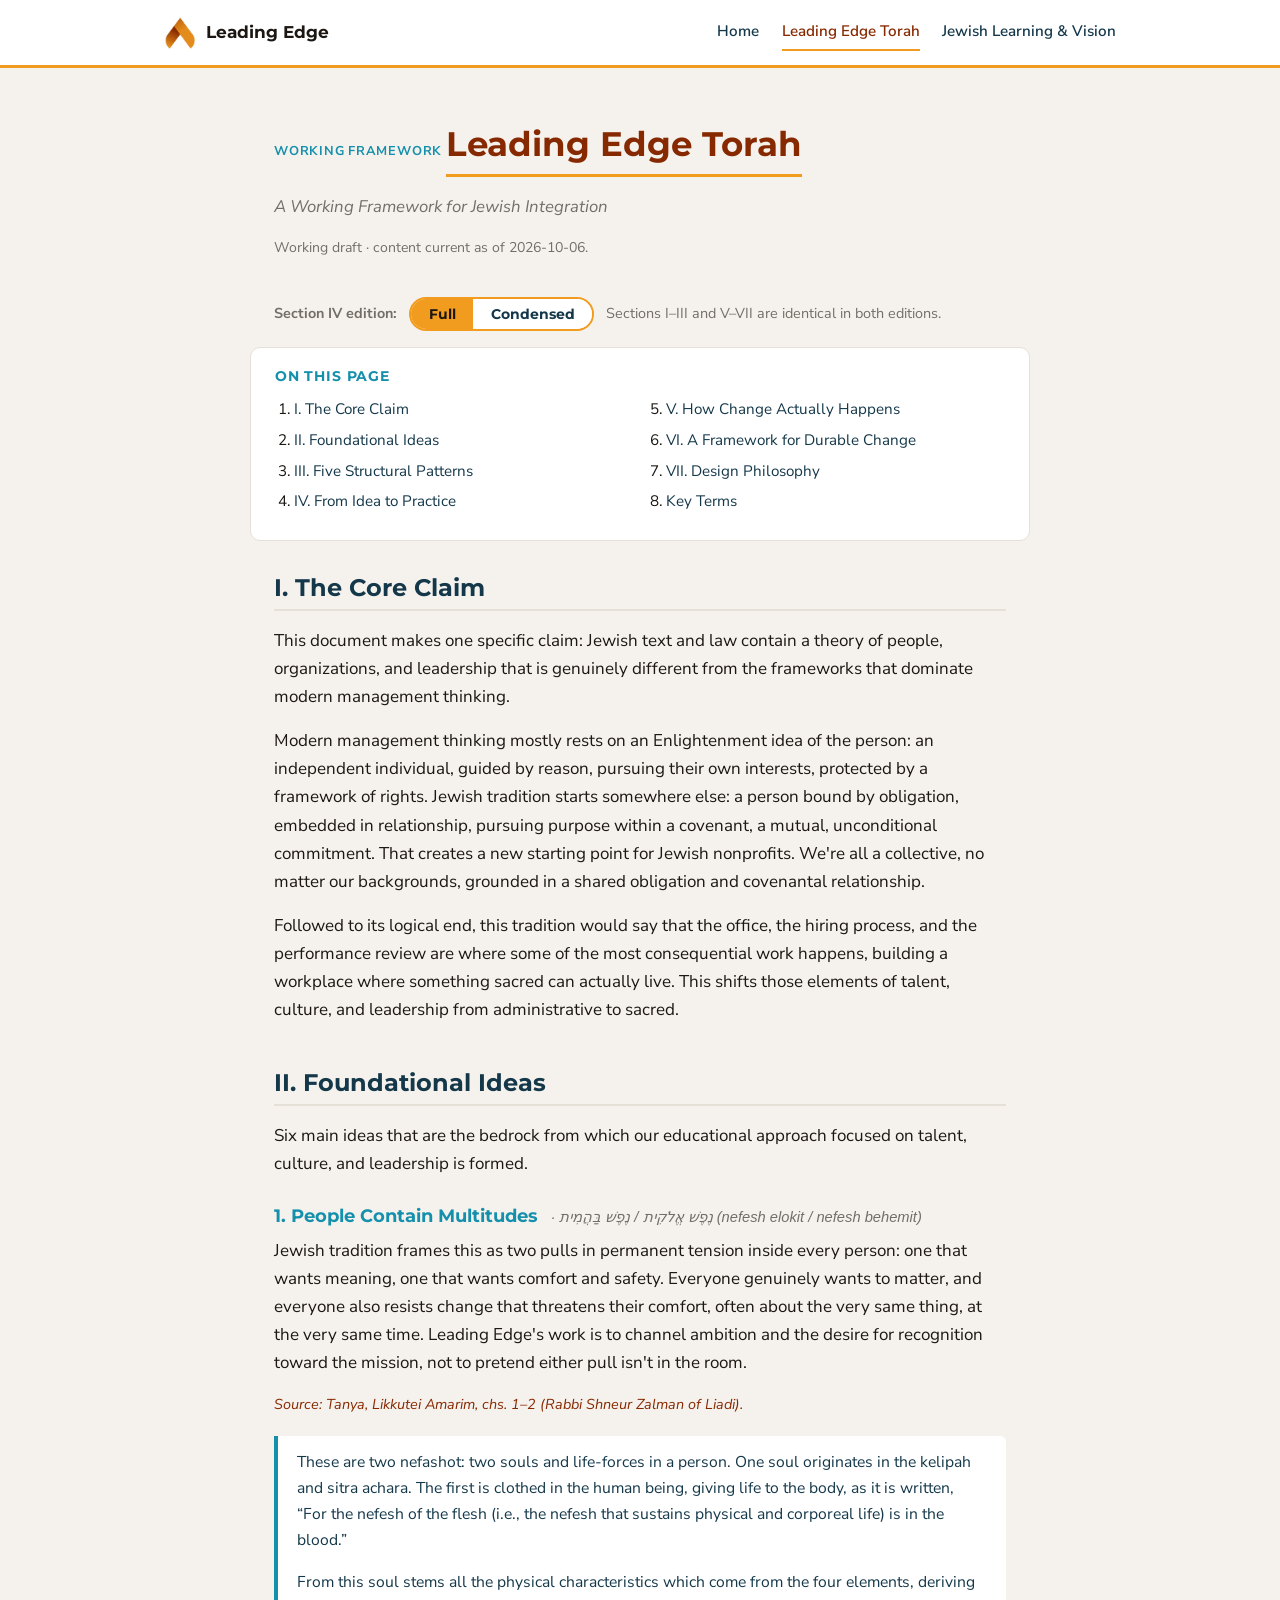
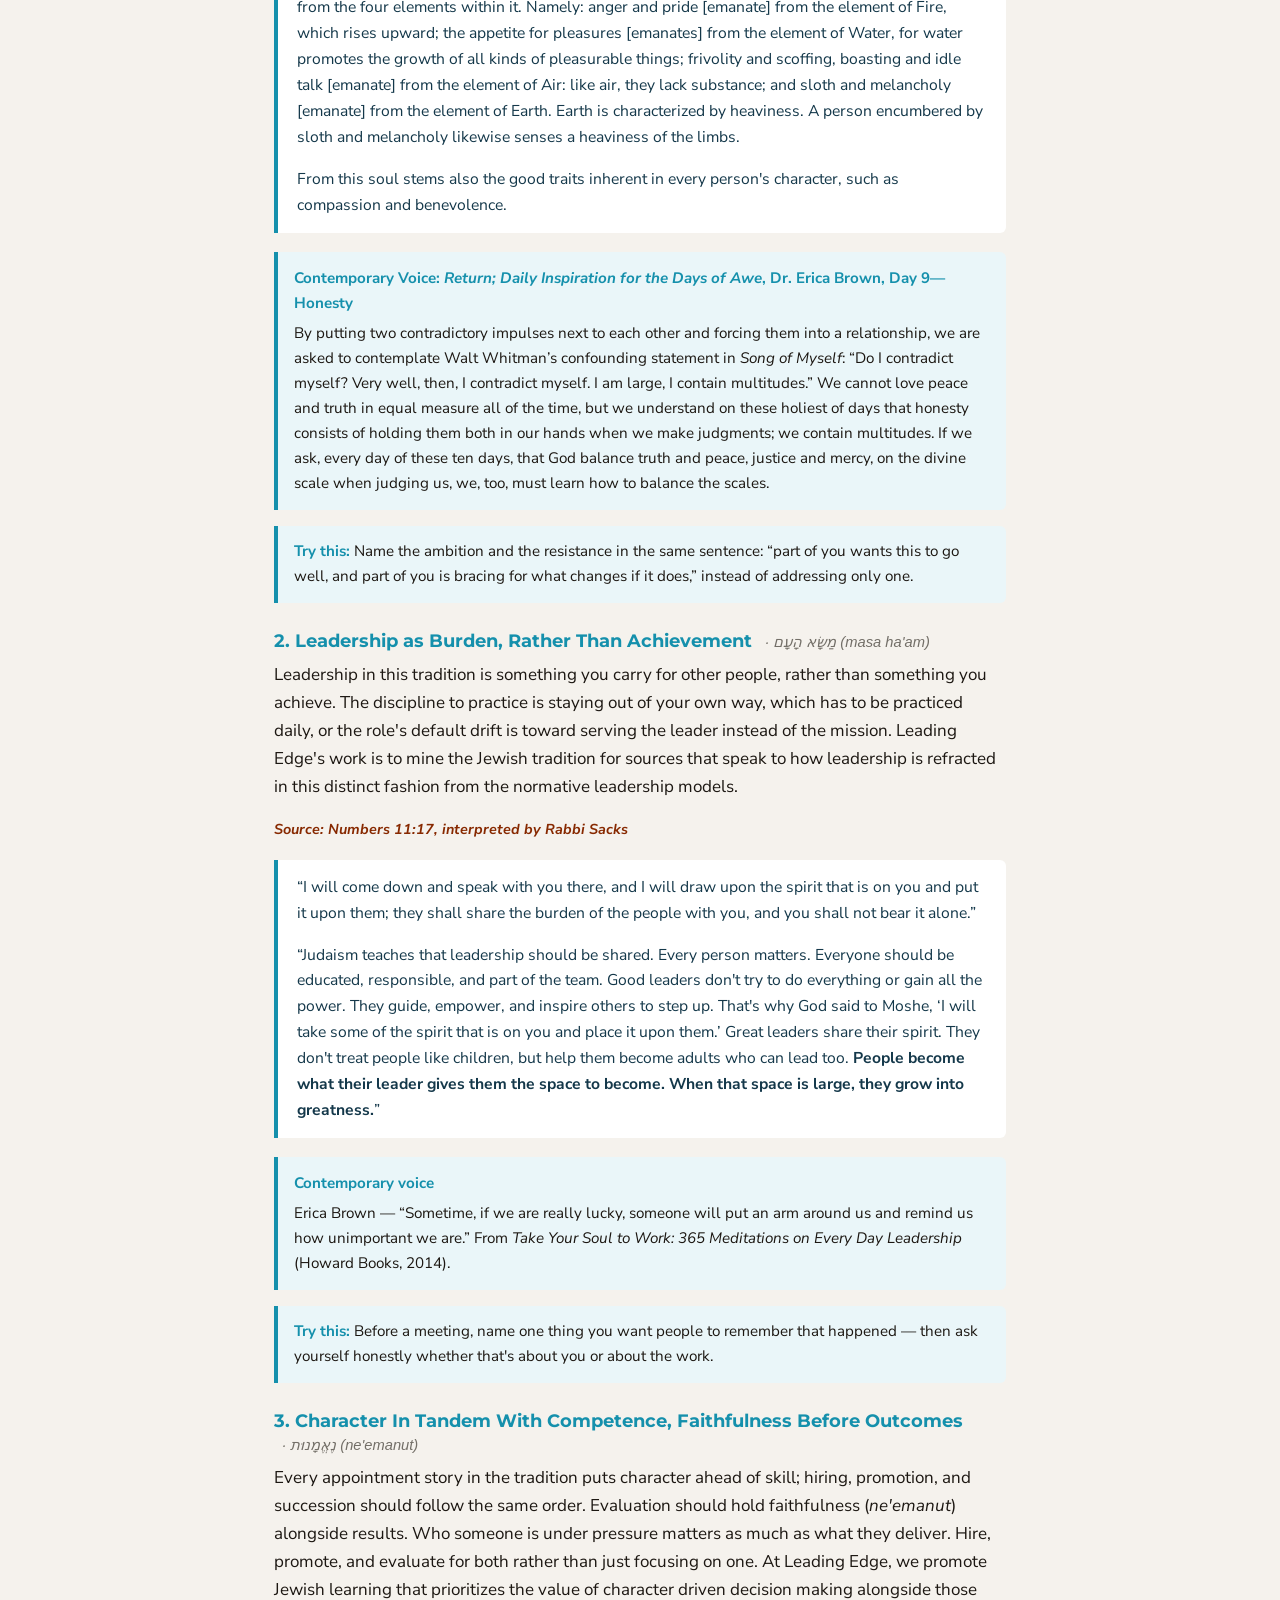
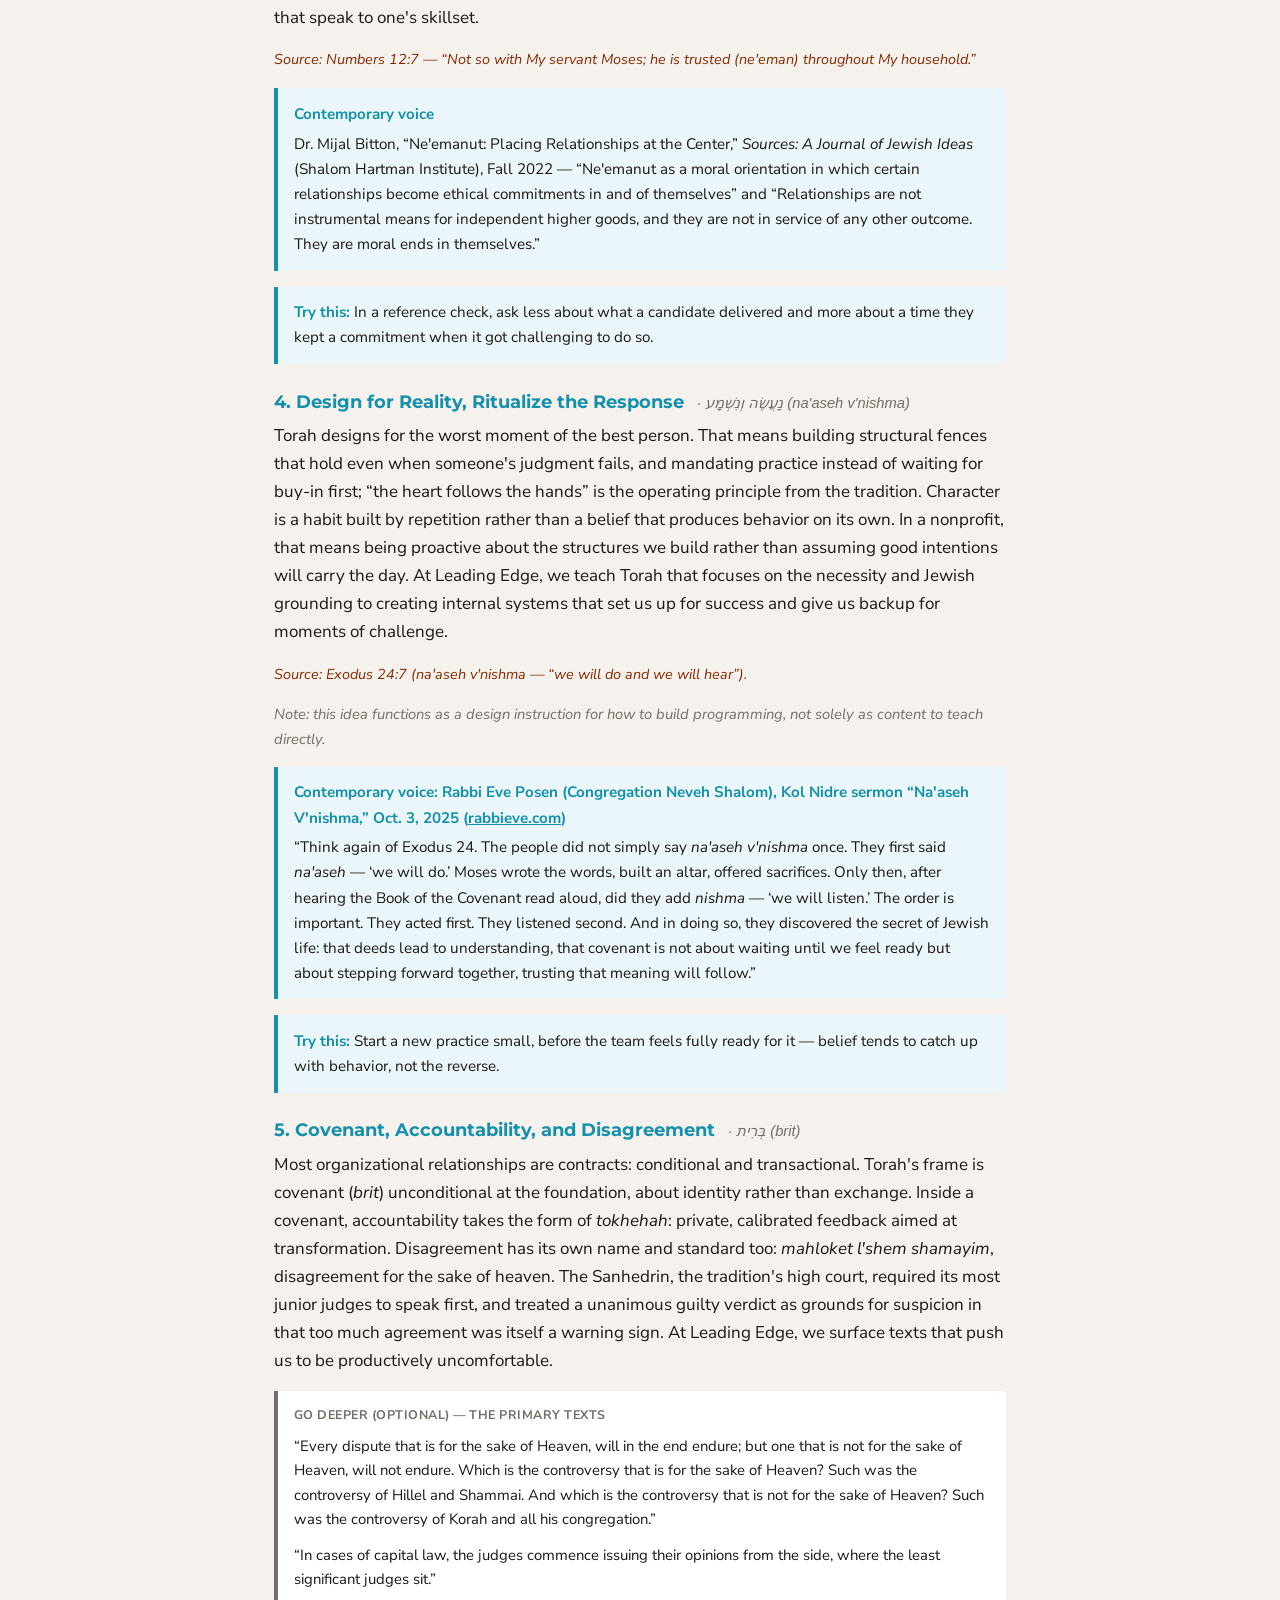
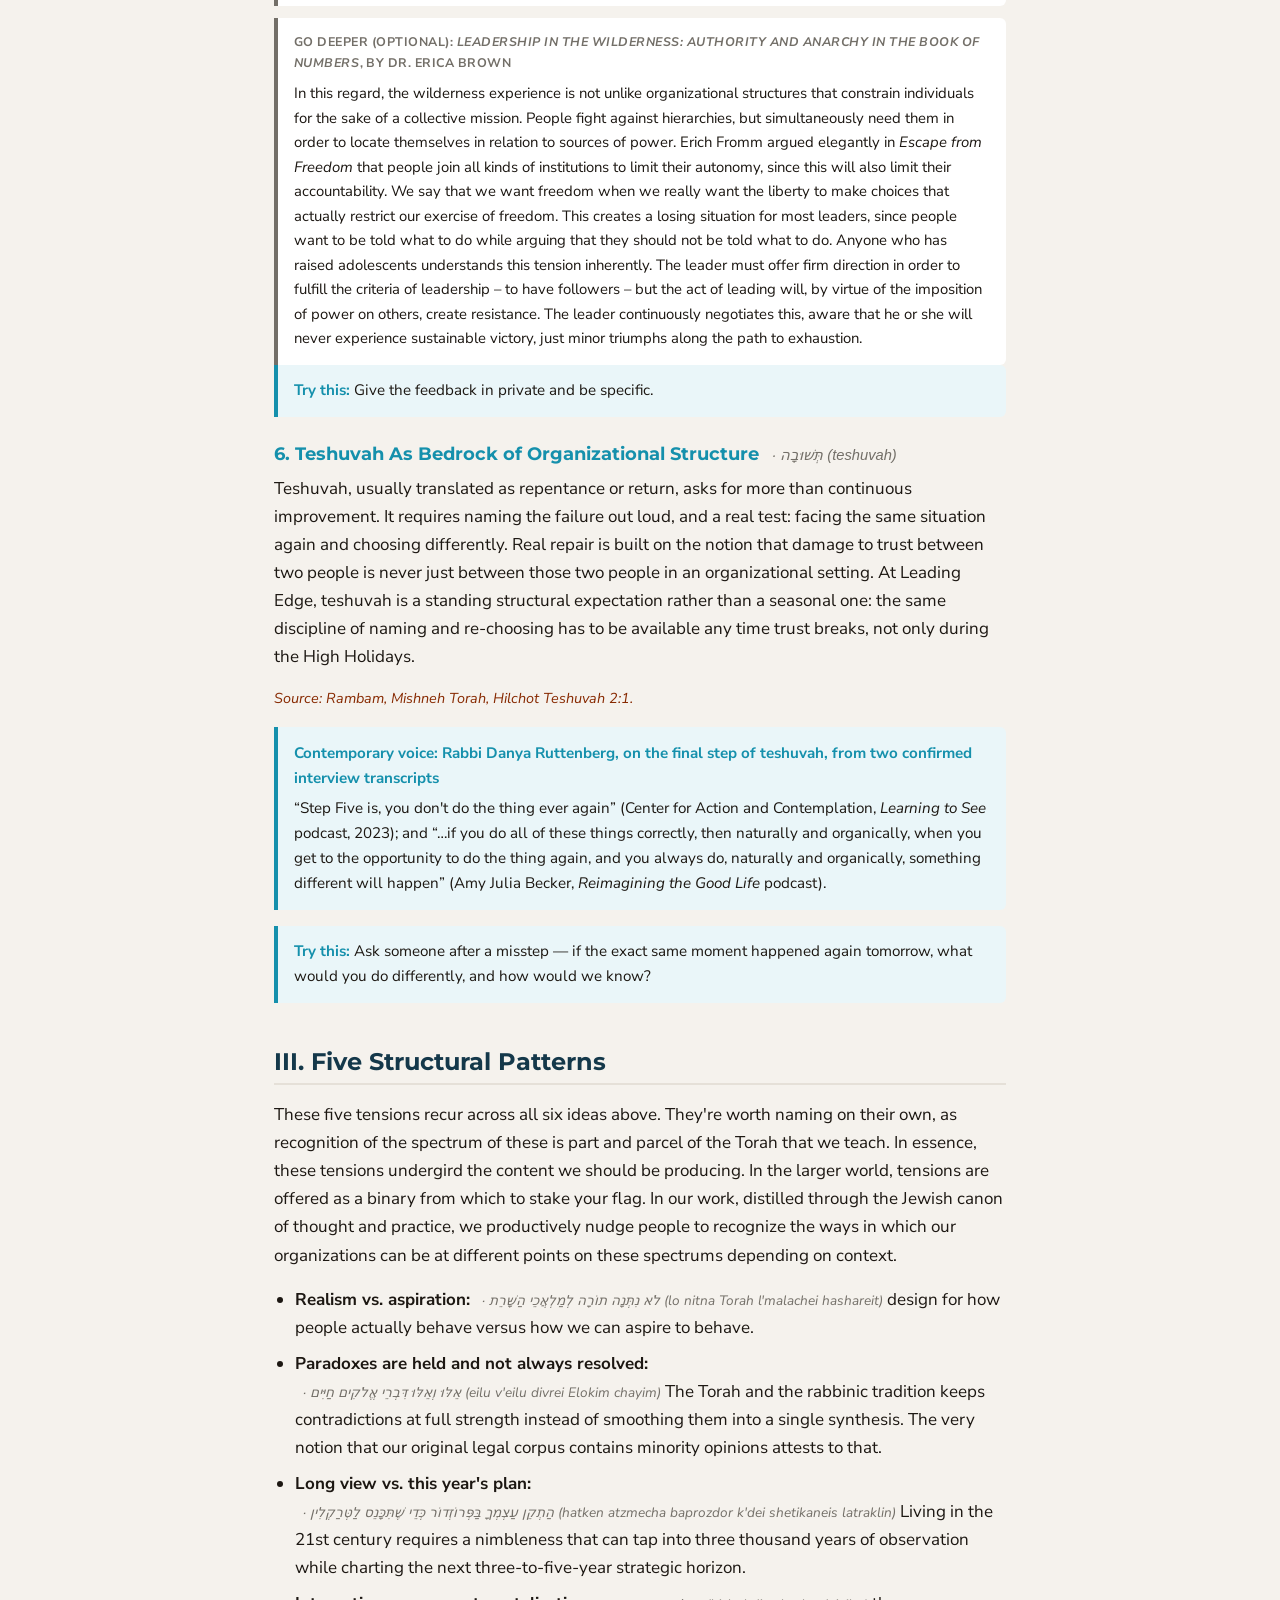
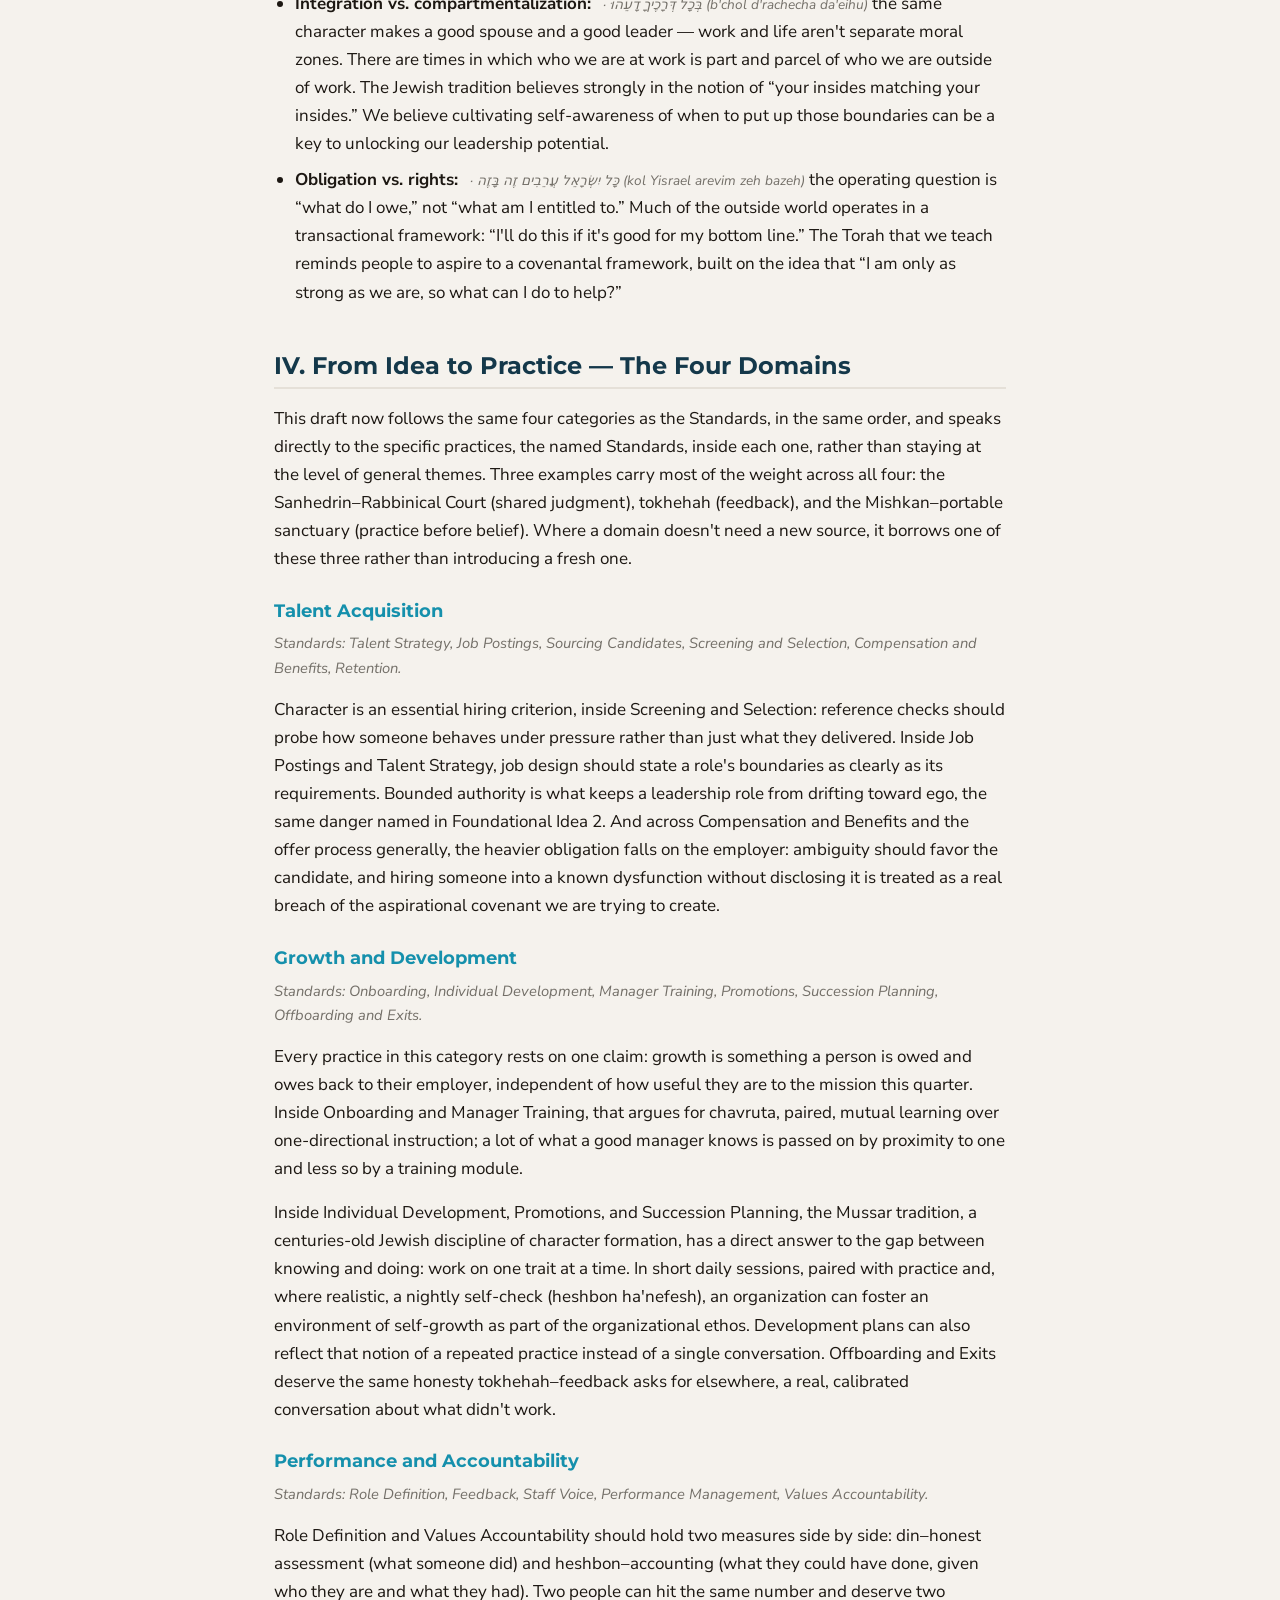
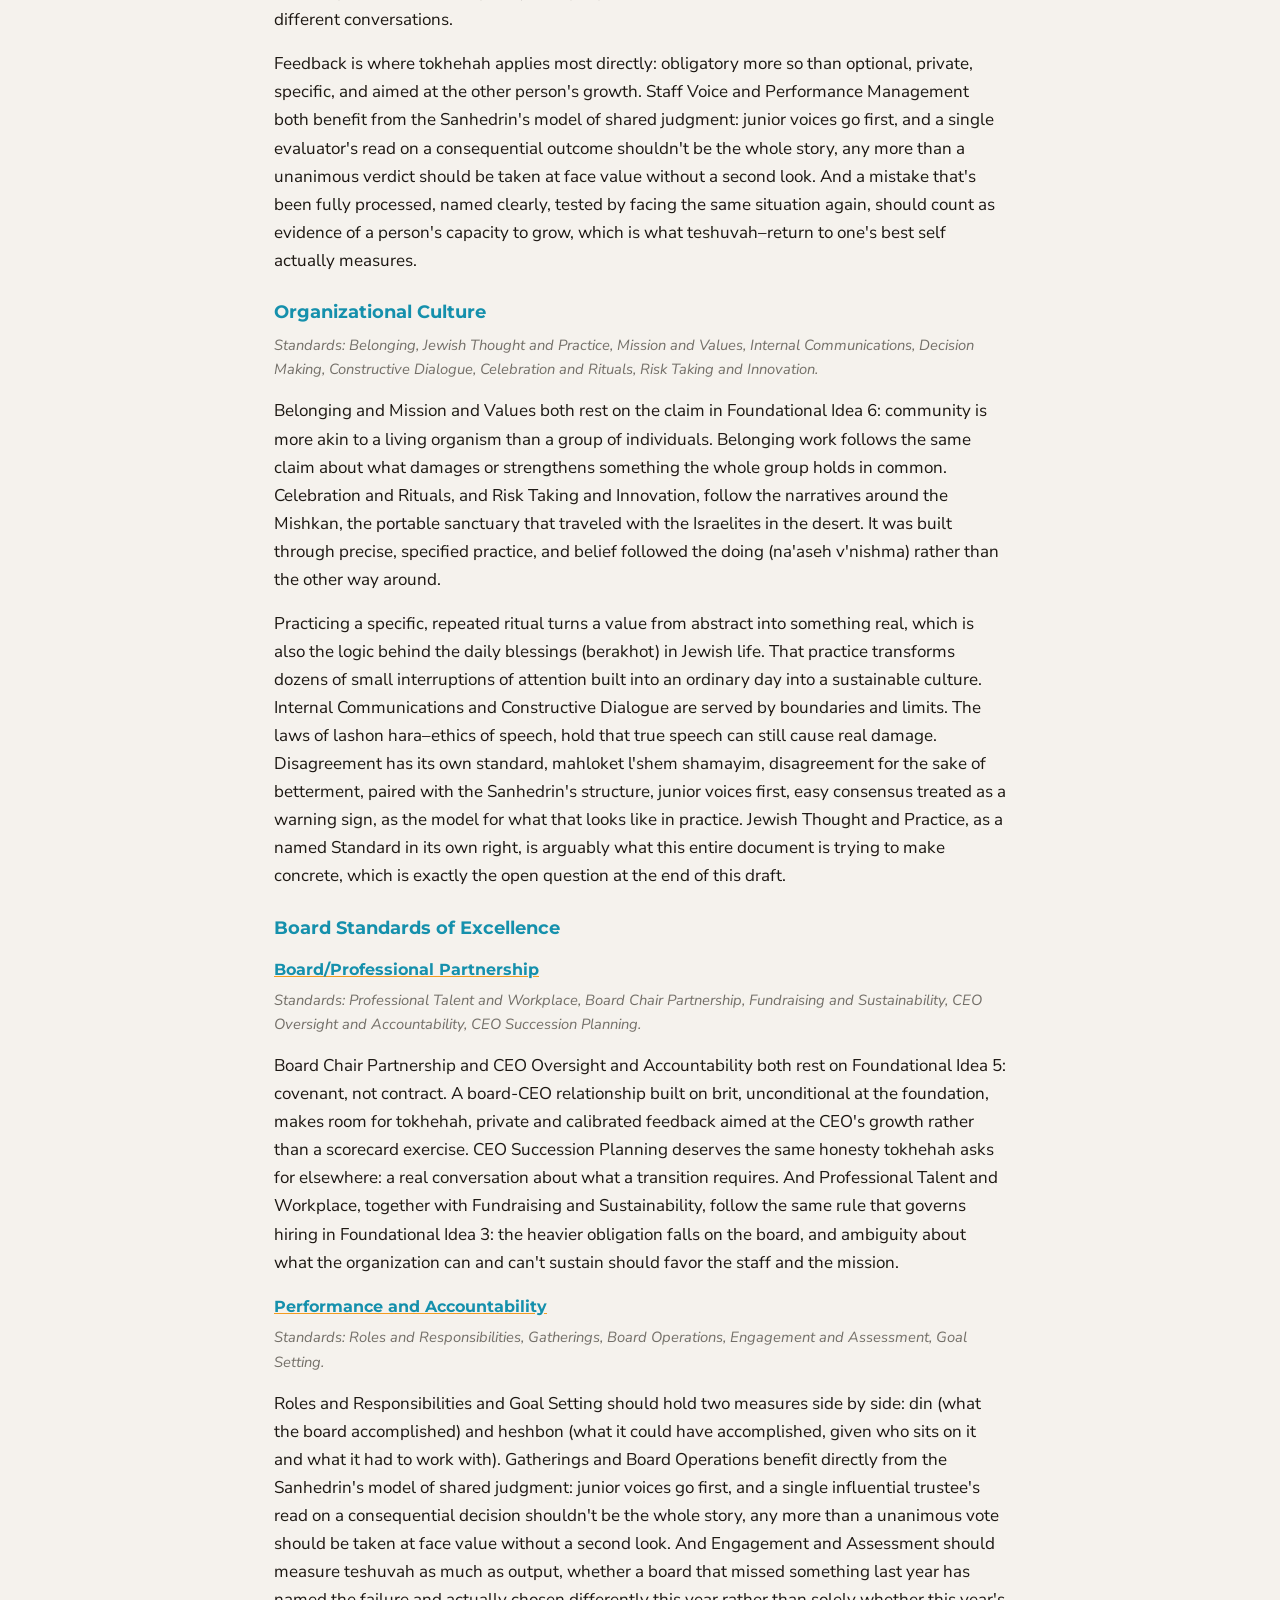
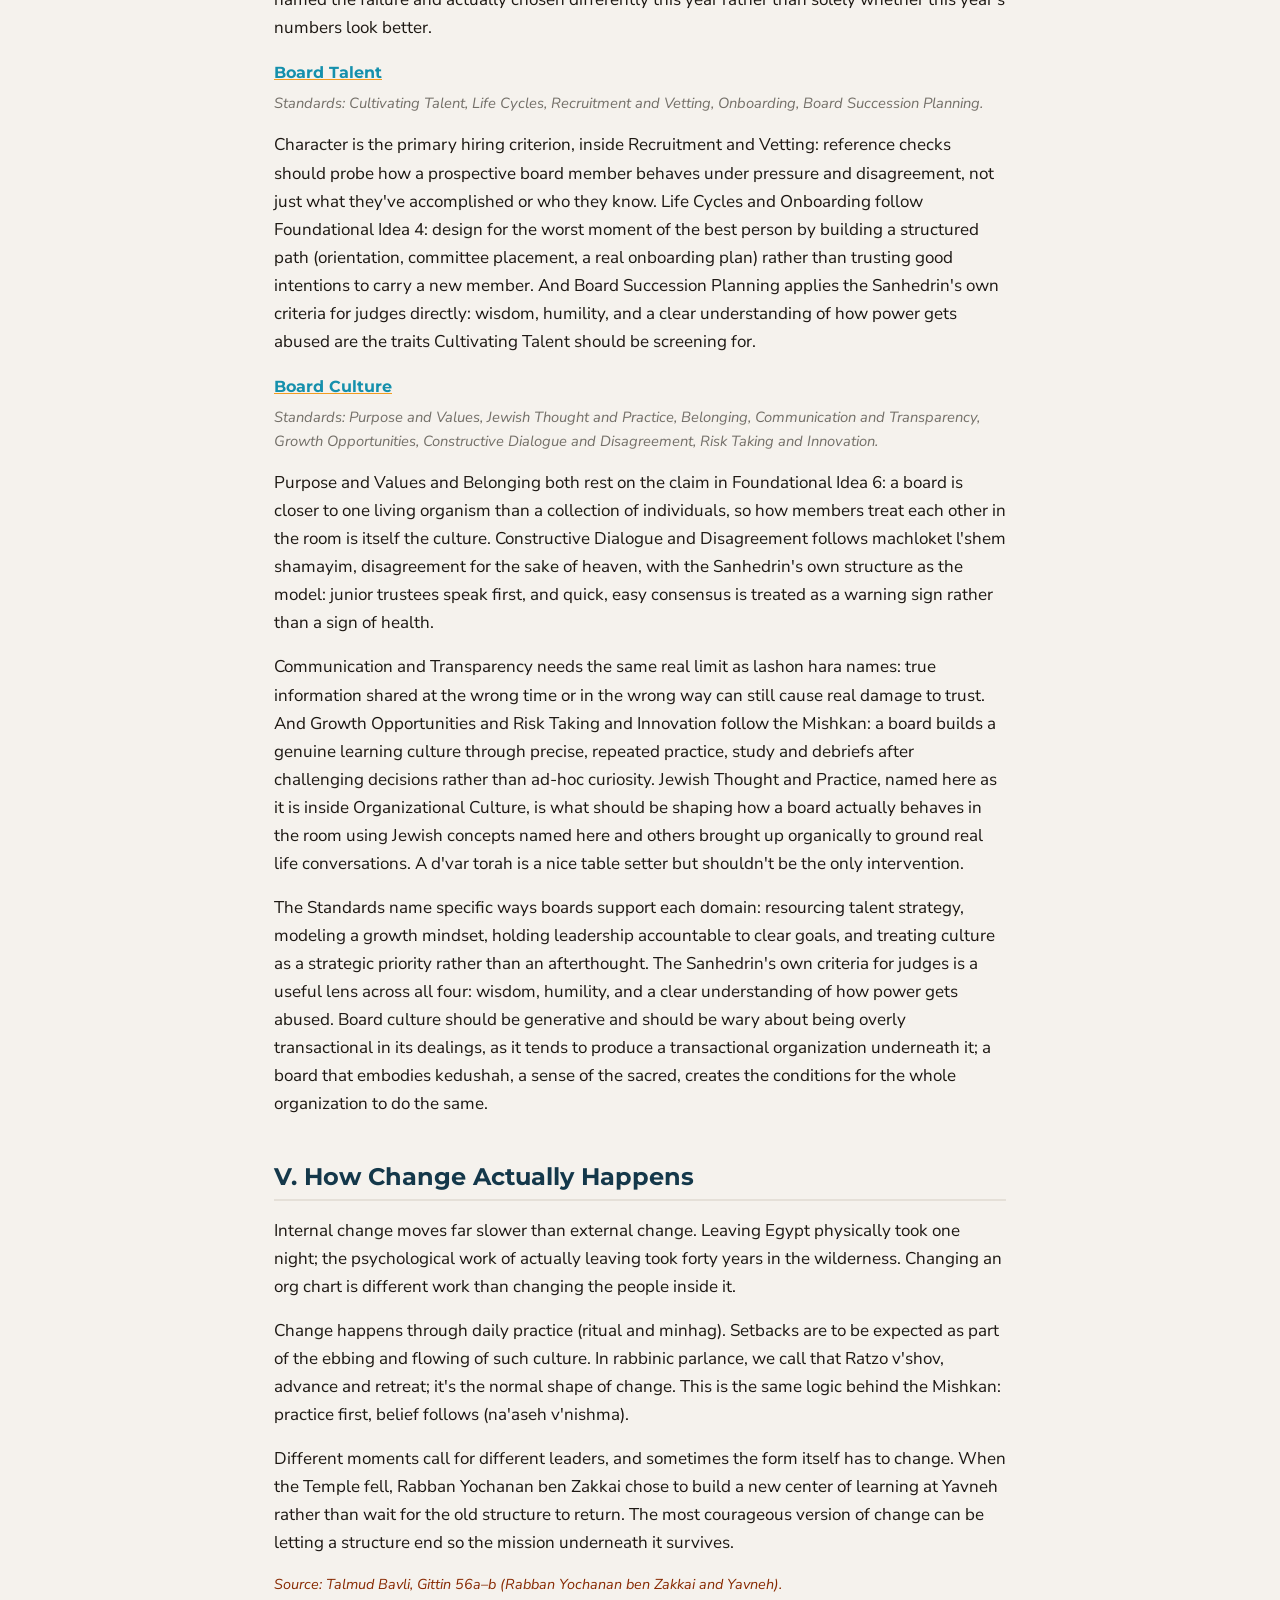
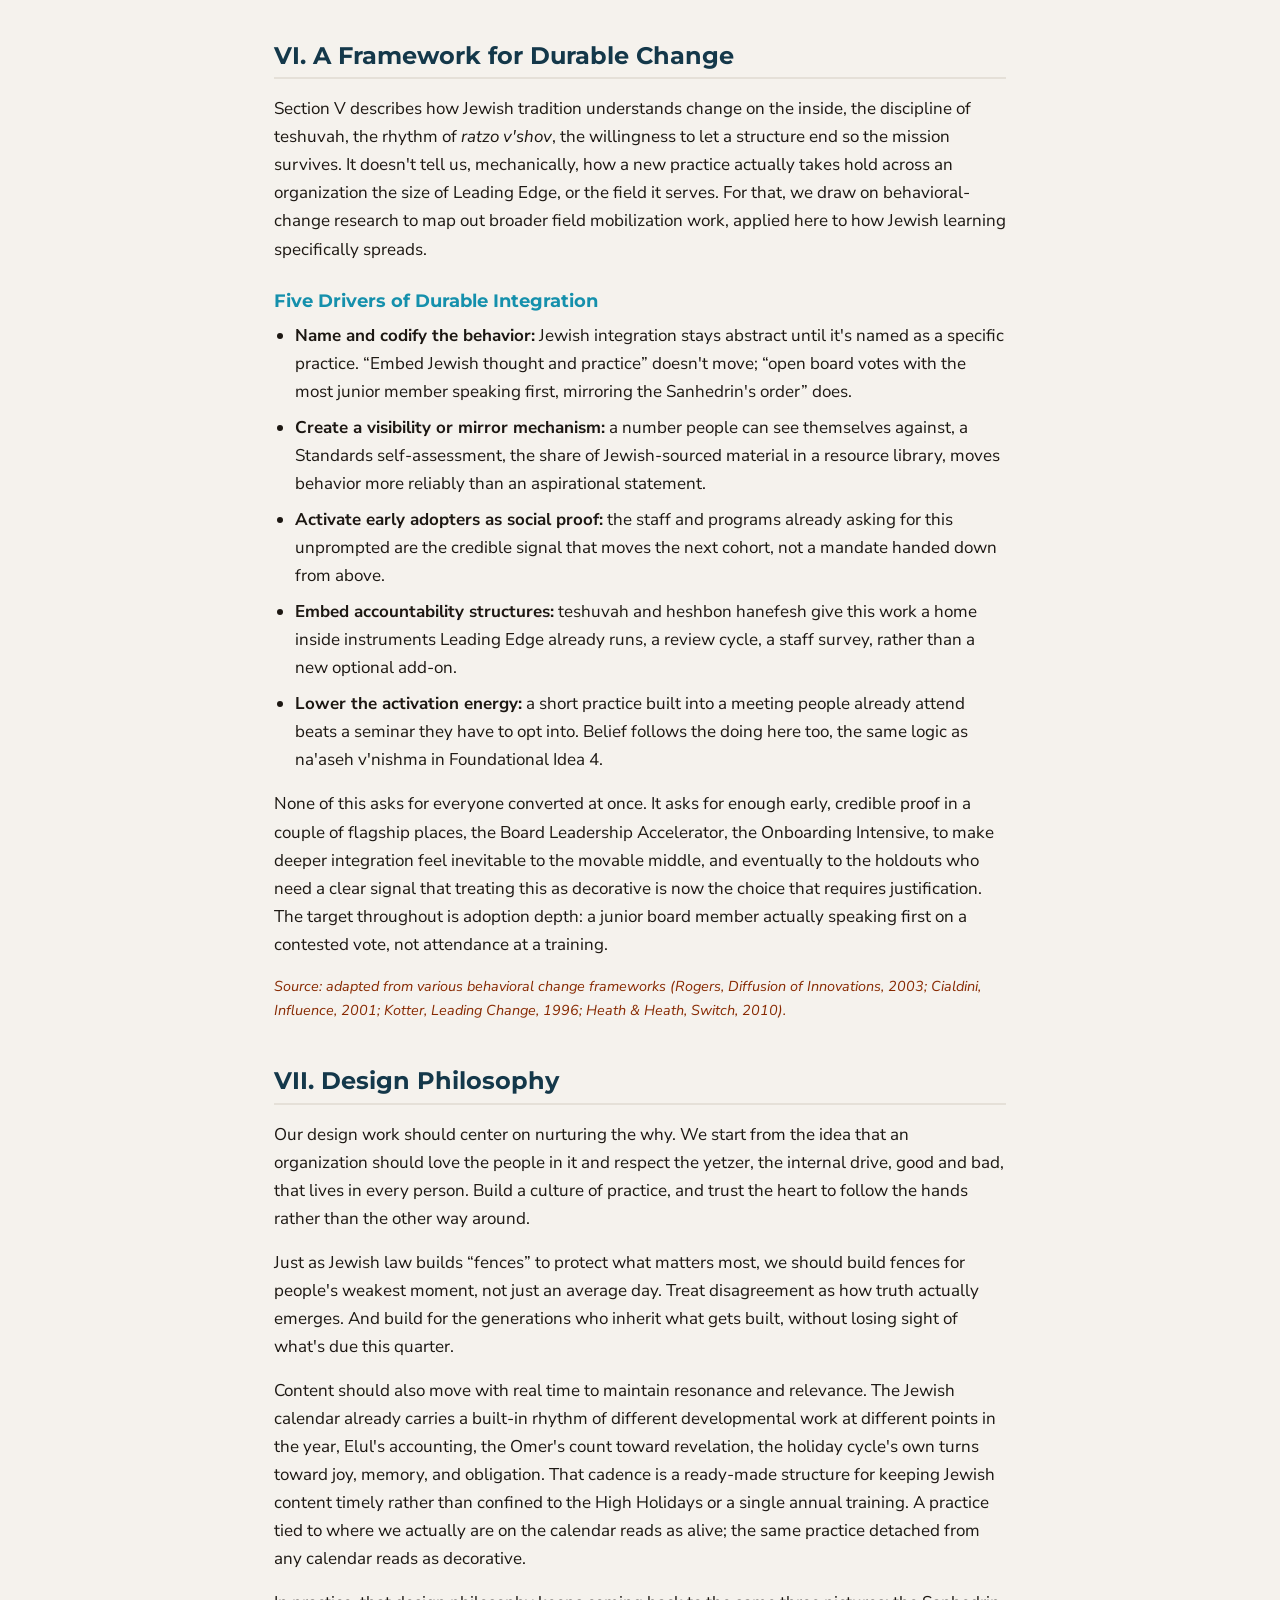
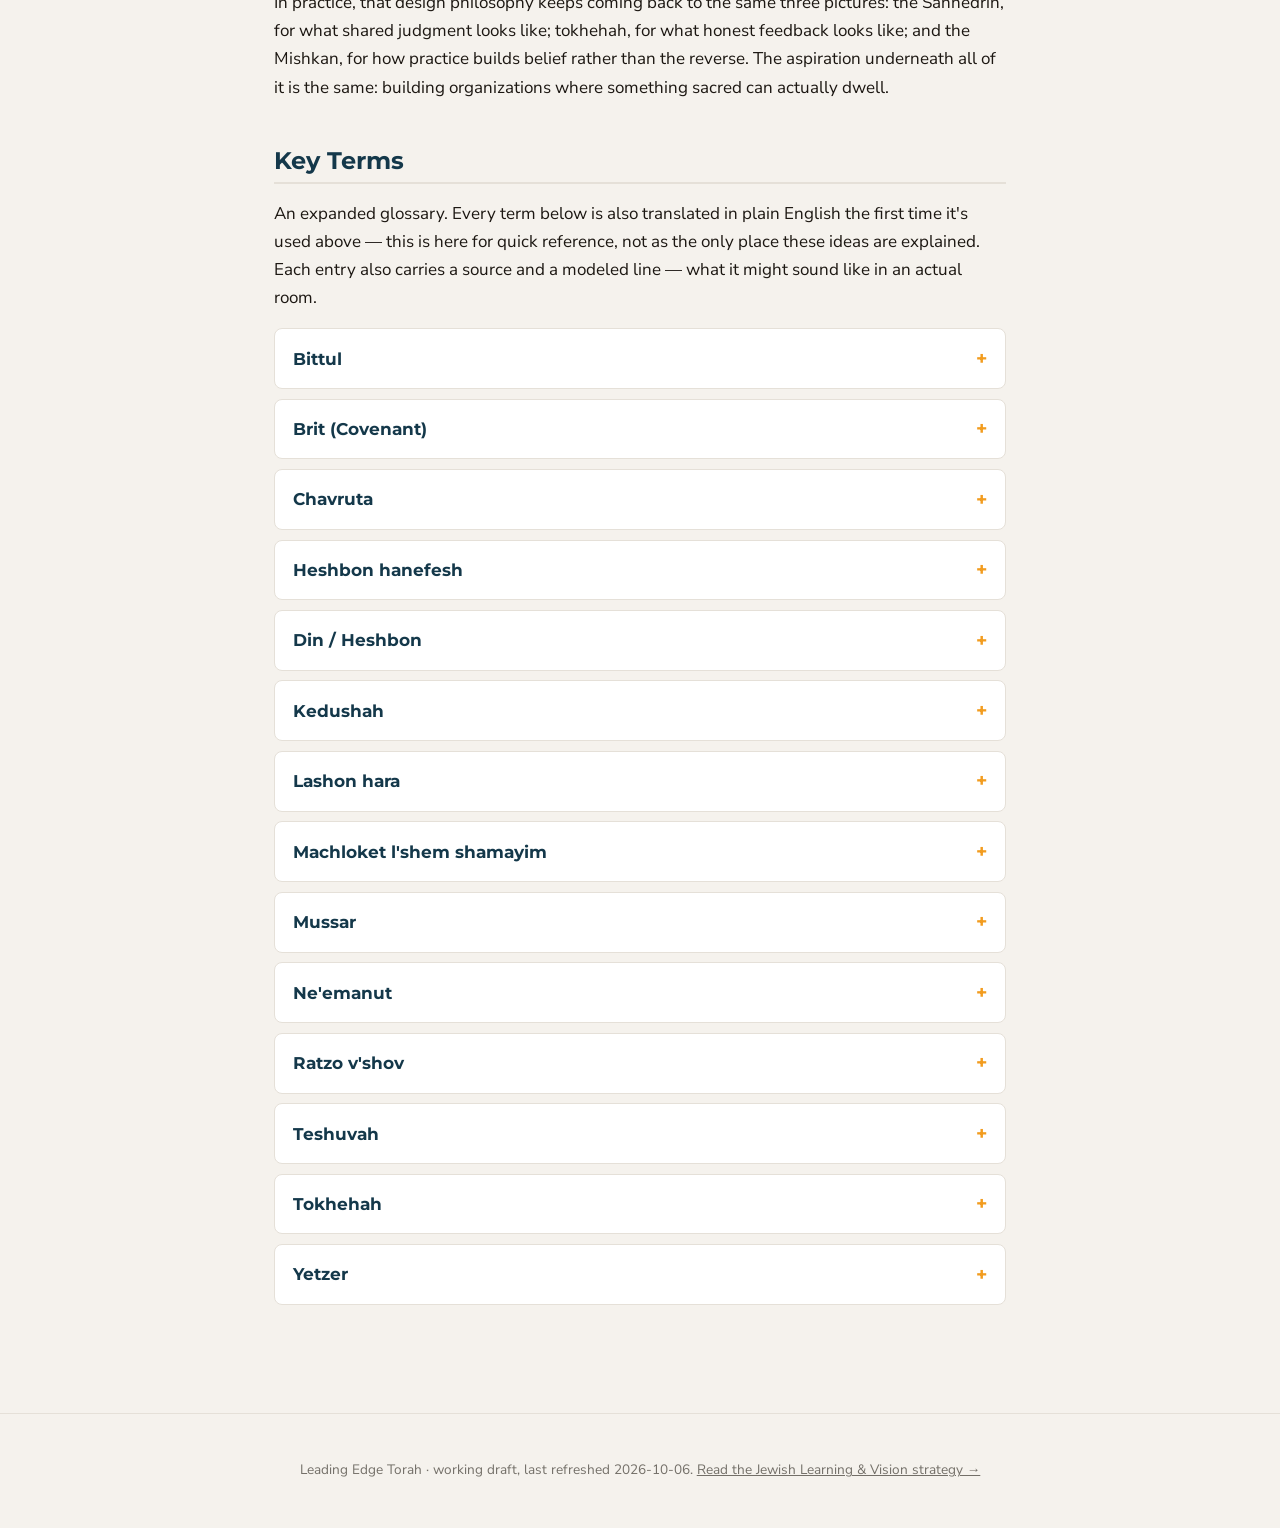
==== commit 3dc37d5d: "Sync Torah and Vision pages with today's source-doc edits Re-pulled all three canonical docs (Leadin" ====
--- a/torah.html
+++ b/torah.html
@@ -31,7 +31,7 @@
   <span class="eyebrow">Working Framework</span>
   <h1>Leading Edge Torah</h1>
   <p class="subtitle">A Working Framework for Jewish Integration</p>
-  <p class="doc-meta">Working draft &middot; content current as of 2026-10-05.</p>
+  <p class="doc-meta">Working draft &middot; content current as of 2026-10-06.</p>
 </div>
 
 <div class="edition-toggle">
@@ -70,7 +70,7 @@
 
   <section id="foundational-ideas">
     <h2>II. Foundational Ideas</h2>
-    <p>Six main ideas that are the bedrock from which our educational approach is formed.</p>
+    <p>Six main ideas that are the bedrock from which our educational approach focused on talent, culture, and leadership is formed.</p>
 
     <h3>1. People Contain Multitudes <span class="term-translit">&middot; נֶפֶשׁ אֱלֹקִית / נֶפֶשׁ בַּהֲמִית <em>(nefesh elokit / nefesh behemit)</em></span></h3>
     <p>Jewish tradition frames this as two pulls in permanent tension inside every person: one that wants meaning, one that wants comfort and safety. Everyone genuinely wants to matter, and everyone also resists change that threatens their comfort, often about the very same thing, at the very same time. Leading Edge's work is to channel ambition and the desire for recognition toward the mission, not to pretend either pull isn't in the room.</p>
@@ -93,13 +93,13 @@
     <p class="contemporary-voice"><span class="label">Contemporary voice</span>Erica Brown &mdash; &ldquo;Sometime, if we are really lucky, someone will put an arm around us and remind us how unimportant we are.&rdquo; From <em>Take Your Soul to Work: 365 Meditations on Every Day Leadership</em> (Howard Books, 2014).</p>
     <p class="try-this"><strong>Try this:</strong> Before a meeting, name one thing you want people to remember that happened &mdash; then ask yourself honestly whether that's about you or about the work.</p>
 
-    <h3>3. Character Before Competence, Faithfulness Before Outcomes <span class="term-translit">&middot; נֶאֱמָנוּת <em>(ne'emanut)</em></span></h3>
+    <h3>3. Character In Tandem With Competence, Faithfulness Before Outcomes <span class="term-translit">&middot; נֶאֱמָנוּת <em>(ne'emanut)</em></span></h3>
     <p>Every appointment story in the tradition puts character ahead of skill; hiring, promotion, and succession should follow the same order. Evaluation should hold faithfulness (<em>ne'emanut</em>) alongside results. Who someone is under pressure matters as much as what they deliver. Hire, promote, and evaluate for both rather than just focusing on one. At Leading Edge, we promote Jewish learning that prioritizes the value of character driven decision making alongside those that speak to one's skillset.</p>
     <p class="source-note">Source: Numbers 12:7 &mdash; &ldquo;Not so with My servant Moses; he is trusted (ne'eman) throughout My household.&rdquo;</p>
     <p class="contemporary-voice"><span class="label">Contemporary voice</span>Dr. Mijal Bitton, &ldquo;Ne'emanut: Placing Relationships at the Center,&rdquo; <em>Sources: A Journal of Jewish Ideas</em> (Shalom Hartman Institute), Fall 2022 &mdash; &ldquo;Ne'emanut as a moral orientation in which certain relationships become ethical commitments in and of themselves&rdquo; and &ldquo;Relationships are not instrumental means for independent higher goods, and they are not in service of any other outcome. They are moral ends in themselves.&rdquo;</p>
     <p class="try-this"><strong>Try this:</strong> In a reference check, ask less about what a candidate delivered and more about a time they kept a commitment when it got challenging to do so.</p>
 
-    <h3>4. Design for Weakness, Ritualize the Response <span class="term-translit">&middot; נַעֲשֶׂה וְנִשְׁמָע <em>(na'aseh v'nishma)</em></span></h3>
+    <h3>4. Design for Reality, Ritualize the Response <span class="term-translit">&middot; נַעֲשֶׂה וְנִשְׁמָע <em>(na'aseh v'nishma)</em></span></h3>
     <p>Torah designs for the worst moment of the best person. That means building structural fences that hold even when someone's judgment fails, and mandating practice instead of waiting for buy-in first; &ldquo;the heart follows the hands&rdquo; is the operating principle from the tradition. Character is a habit built by repetition rather than a belief that produces behavior on its own. In a nonprofit, that means being proactive about the structures we build rather than assuming good intentions will carry the day. At Leading Edge, we teach Torah that focuses on the necessity and Jewish grounding to creating internal systems that set us up for success and give us backup for moments of challenge.</p>
     <p class="source-note">Source: Exodus 24:7 (na'aseh v'nishma &mdash; &ldquo;we will do and we will hear&rdquo;).</p>
     <p class="standards-note">Note: this idea functions as a design instruction for how to build programming, not solely as content to teach directly.</p>
@@ -146,11 +146,11 @@
     <div data-edition-content="full">
       <h3>Talent Acquisition</h3>
       <p class="standards-note">Standards: Talent Strategy, Job Postings, Sourcing Candidates, Screening and Selection, Compensation and Benefits, Retention.</p>
-      <p>Character is the primary hiring criterion, inside Screening and Selection: reference checks should probe how someone behaves under pressure rather than just what they delivered. Inside Job Postings and Talent Strategy, job design should state a role's boundaries as clearly as its requirements. Bounded authority is what keeps a leadership role from drifting toward ego, the same danger named in Foundational Idea 2. And across Compensation and Benefits and the offer process generally, the heavier obligation falls on the employer: ambiguity should favor the candidate, and hiring someone into a known dysfunction without disclosing it is treated as a real breach of the aspirational covenant we are trying to create.</p>
+      <p>Character is an essential hiring criterion, inside Screening and Selection: reference checks should probe how someone behaves under pressure rather than just what they delivered. Inside Job Postings and Talent Strategy, job design should state a role's boundaries as clearly as its requirements. Bounded authority is what keeps a leadership role from drifting toward ego, the same danger named in Foundational Idea 2. And across Compensation and Benefits and the offer process generally, the heavier obligation falls on the employer: ambiguity should favor the candidate, and hiring someone into a known dysfunction without disclosing it is treated as a real breach of the aspirational covenant we are trying to create.</p>
 
       <h3>Growth and Development</h3>
       <p class="standards-note">Standards: Onboarding, Individual Development, Manager Training, Promotions, Succession Planning, Offboarding and Exits.</p>
-      <p>Every practice in this category rests on one claim: growth is something a person is owed, independent of how useful they are to the mission this quarter. Inside Onboarding and Manager Training, that argues for chavruta, paired, mutual learning over one-directional instruction; a lot of what a good manager knows is passed on by proximity to one and less so by a training module.</p>
+      <p>Every practice in this category rests on one claim: growth is something a person is owed and owes back to their employer, independent of how useful they are to the mission this quarter. Inside Onboarding and Manager Training, that argues for chavruta, paired, mutual learning over one-directional instruction; a lot of what a good manager knows is passed on by proximity to one and less so by a training module.</p>
       <p>Inside Individual Development, Promotions, and Succession Planning, the Mussar tradition, a centuries-old Jewish discipline of character formation, has a direct answer to the gap between knowing and doing: work on one trait at a time. In short daily sessions, paired with practice and, where realistic, a nightly self-check (heshbon ha'nefesh), an organization can foster an environment of self-growth as part of the organizational ethos. Development plans can also reflect that notion of a repeated practice instead of a single conversation. Offboarding and Exits deserve the same honesty tokhehah&ndash;feedback asks for elsewhere, a real, calibrated conversation about what didn't work.</p>
 
       <h3>Performance and Accountability</h3>
@@ -269,7 +269,7 @@
       <li><strong>Lower the activation energy:</strong> a short practice built into a meeting people already attend beats a seminar they have to opt into. Belief follows the doing here too, the same logic as na'aseh v'nishma in Foundational Idea 4.</li>
     </ul>
     <p>None of this asks for everyone converted at once. It asks for enough early, credible proof in a couple of flagship places, the Board Leadership Accelerator, the Onboarding Intensive, to make deeper integration feel inevitable to the movable middle, and eventually to the holdouts who need a clear signal that treating this as decorative is now the choice that requires justification. The target throughout is adoption depth: a junior board member actually speaking first on a contested vote, not attendance at a training.</p>
-    <p class="source-note">Source: adapted from Leading Edge's Field Mobilization: Behavioral Change Framework (Rogers, <em>Diffusion of Innovations</em>, 2003; Cialdini, <em>Influence</em>, 2001; Kotter, <em>Leading Change</em>, 1996; Heath &amp; Heath, <em>Switch</em>, 2010).</p>
+    <p class="source-note">Source: adapted from various behavioral change frameworks (Rogers, <em>Diffusion of Innovations</em>, 2003; Cialdini, <em>Influence</em>, 2001; Kotter, <em>Leading Change</em>, 1996; Heath &amp; Heath, <em>Switch</em>, 2010).</p>
   </section>
 
   <section id="design-philosophy">
@@ -415,7 +415,7 @@
 </div>
 
 <footer class="site-footer">
-  <p>Leading Edge Torah &middot; working draft, last refreshed 2026-10-05. <a href="vision.html">Read the Jewish Learning &amp; Vision strategy &rarr;</a></p>
+  <p>Leading Edge Torah &middot; working draft, last refreshed 2026-10-06. <a href="vision.html">Read the Jewish Learning &amp; Vision strategy &rarr;</a></p>
 </footer>
 
 <script src="assets/js/main.js"></script>
